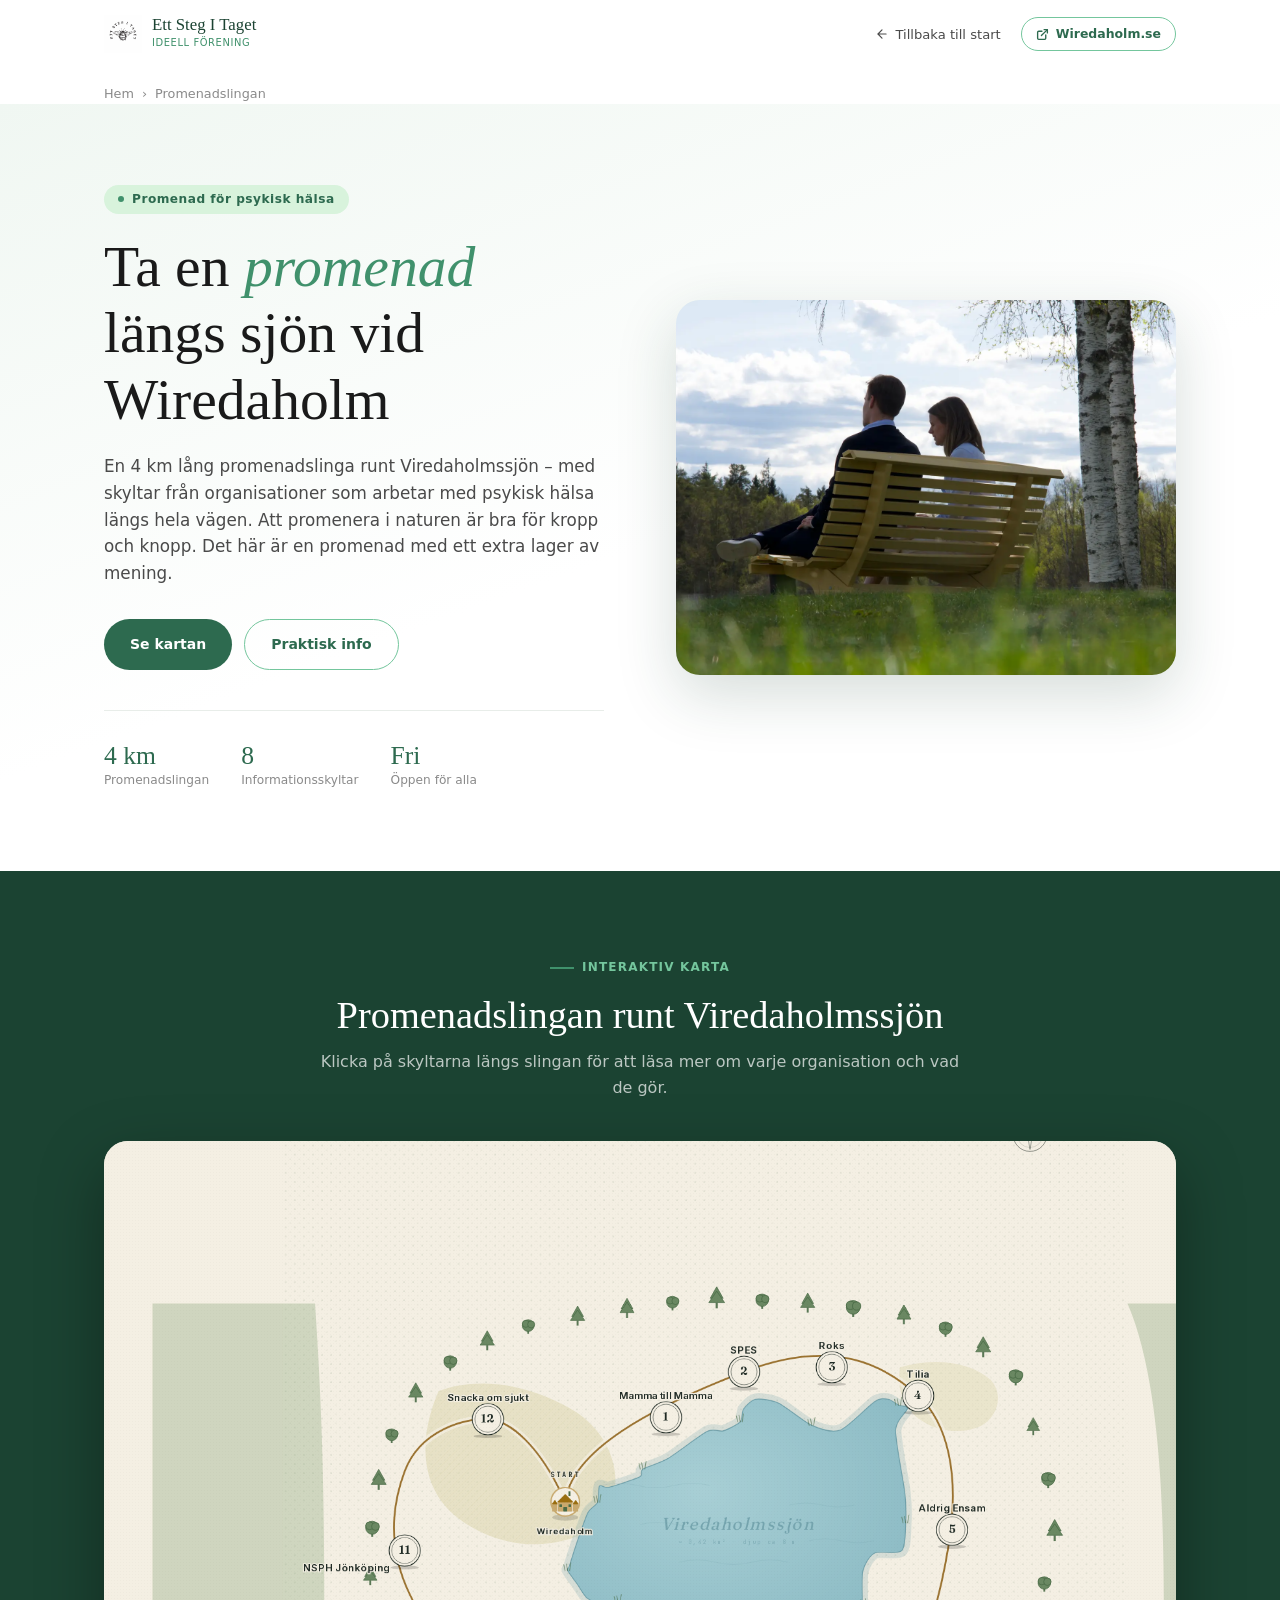
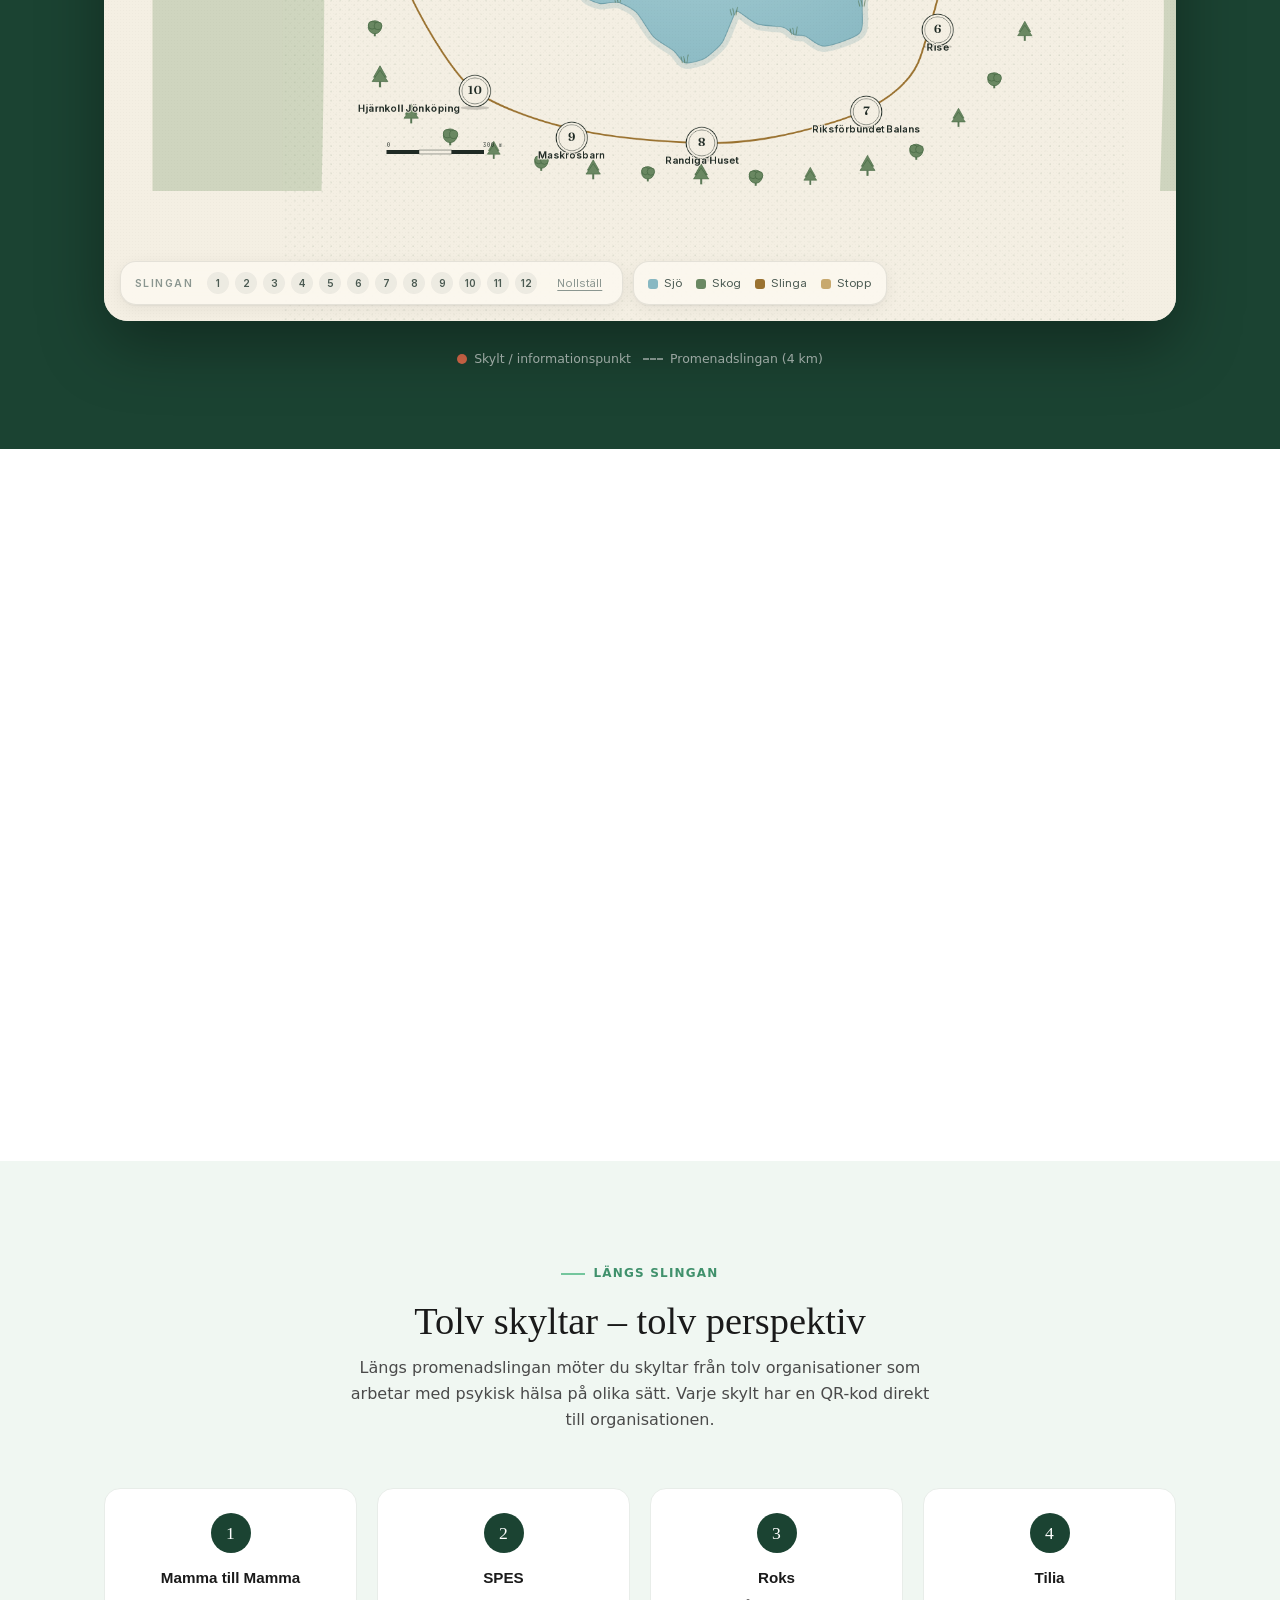
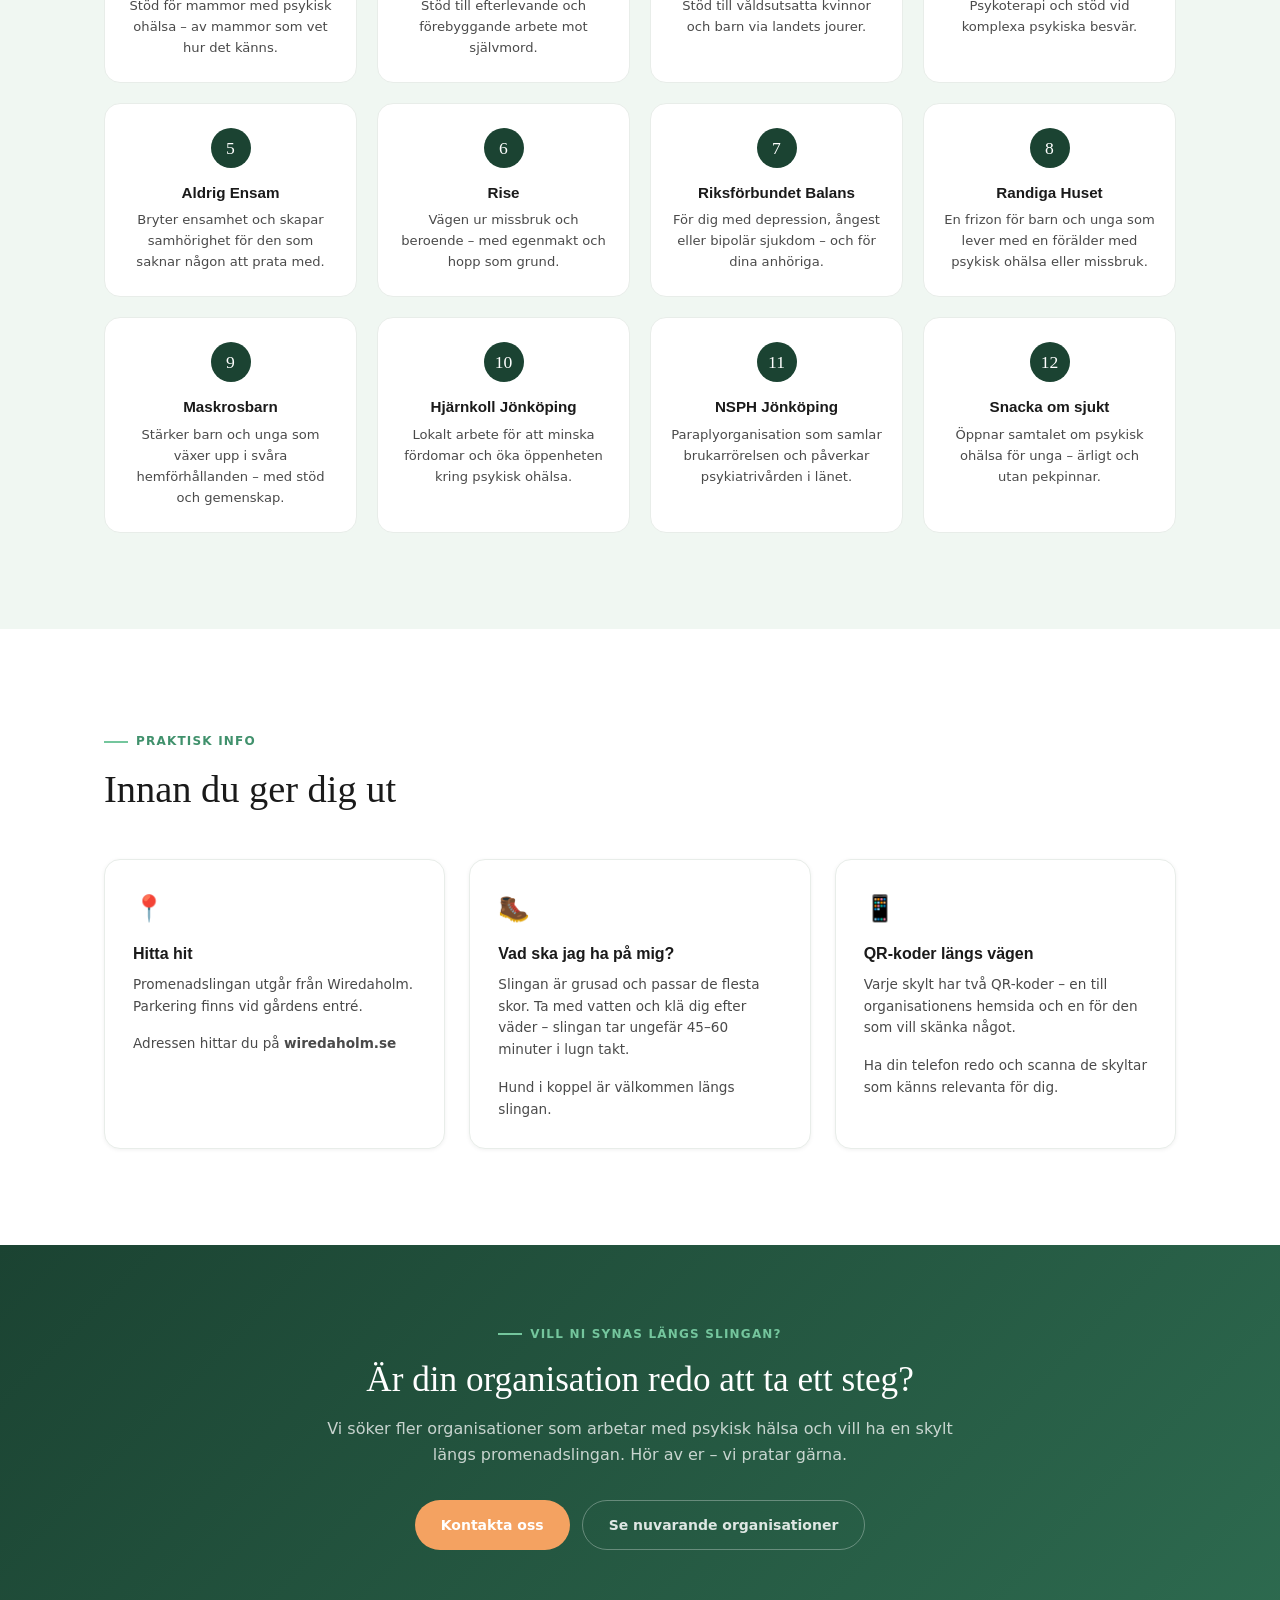
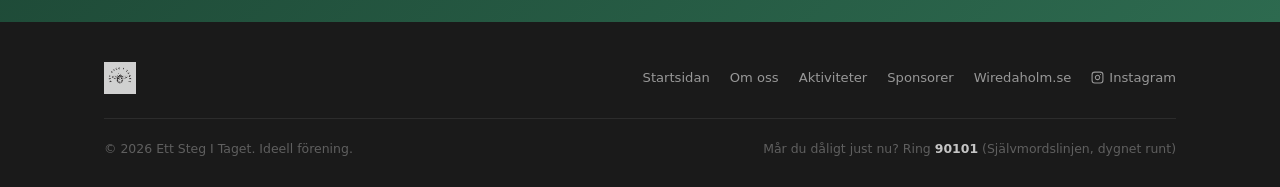
==== promenad.html @ c35de1d8 "Update all references from 8 to 12 stops/signs - promenad.html: "Åtta skyltar – åtta perspektiv" → "" ====
<!DOCTYPE html>
<html lang="sv">
<head>
  <meta charset="UTF-8" />
  <meta name="viewport" content="width=device-width, initial-scale=1.0" />
  <title>Promenadslingan vid Wiredaholm – Promenad för psykisk hälsa</title>
  <meta name="description" content="Ta en promenad längs vår 4 km långa slinga runt Viredaholmssjön. Längs vägen finns skyltar från organisationer för psykisk hälsa – med fakta, hopp och QR-koder till stöd." />
  <link rel="canonical" href="https://ettstegitaget.se/promenad" />
  <!-- Open Graph / Social sharing -->
  <meta property="og:type" content="website" />
  <meta property="og:url" content="https://ettstegitaget.se/promenad" />
  <meta property="og:title" content="Promenadslingan vid Wiredaholm – Promenad för psykisk hälsa" />
  <meta property="og:description" content="Ta en promenad längs vår 4 km långa slinga runt Viredaholmssjön. Längs vägen finns skyltar från organisationer för psykisk hälsa." />
  <meta property="og:image" content="https://ettstegitaget.se/preview.webp" />
  <meta name="twitter:card" content="summary_large_image" />
  <meta name="twitter:title" content="Promenadslingan vid Wiredaholm – Promenad för psykisk hälsa" />
  <meta name="twitter:description" content="Ta en promenad längs vår 4 km långa slinga runt Viredaholmssjön. Längs vägen finns skyltar från organisationer för psykisk hälsa." />
  <meta name="twitter:image" content="https://ettstegitaget.se/preview.webp" />
  <!-- Icons & manifest -->
  <link rel="icon" href="favicon.ico" sizes="any" />
  <link rel="icon" href="apple-touch-icon.png" type="image/png" sizes="180x180" />
  <link rel="apple-touch-icon" href="apple-touch-icon.png" />
  <link rel="manifest" href="manifest.json" />
  <!-- Fonts: self-hosted (GDPR) -->
  <link rel="stylesheet" href="fonts/fonts.css" />

  <!-- Breadcrumb schema -->
  <script type="application/ld+json">
  {
    "@context": "https://schema.org",
    "@type": "BreadcrumbList",
    "itemListElement": [
      { "@type": "ListItem", "position": 1, "name": "Hem", "item": "https://ettstegitaget.se" },
      { "@type": "ListItem", "position": 2, "name": "Promenadslingan", "item": "https://ettstegitaget.se/promenad" }
    ]
  }
  </script>

  <!-- Trail/Place schema -->
  <script type="application/ld+json">
  {
    "@context": "https://schema.org",
    "@type": "ExerciseAction",
    "name": "Promenadslingan vid Wiredaholm",
    "description": "En 4 km lång promenadslinga runt Viredaholmssjön med skyltar om psykisk hälsa.",
    "exerciseType": "Walking",
    "location": {
      "@type": "Place",
      "name": "Wiredaholm",
      "url": "https://wiredaholm.se"
    },
    "distance": {
      "@type": "QuantitativeValue",
      "value": 4,
      "unitCode": "KMT"
    }
  }
  </script>

  <style>
    :root {
      --green-900: #1B4332;
      --green-700: #2D6A4F;
      --green-500: #40916C;
      --green-300: #74C69D;
      --green-100: #D8F3DC;
      --green-50:  #F0F7F2;
      --warm:      #F4A261;
      --warm-light:#FEF0E3;
      --white:     #FFFFFF;
      --gray-900:  #1A1A1A;
      --gray-600:  #4A4A4A;
      --gray-400:  #8A8A8A;
      --gray-100:  #F5F5F5;
      --radius-sm: 8px;
      --radius-md: 16px;
      --radius-lg: 24px;
      --shadow-sm: 0 1px 4px rgba(0,0,0,.06);
      --shadow-md: 0 4px 20px rgba(0,0,0,.08);
      --shadow-lg: 0 12px 40px rgba(0,0,0,.10);
      --transition: .25s ease;
    }

    *, *::before, *::after { box-sizing: border-box; margin: 0; padding: 0; }
    html { scroll-behavior: smooth; }
    body {
      font-family: 'Inter', system-ui, sans-serif;
      color: var(--gray-900);
      background: var(--white);
      line-height: 1.6;
      -webkit-font-smoothing: antialiased;
    }
    img { display: block; max-width: 100%; }
    a   { color: inherit; text-decoration: none; }
    ul  { list-style: none; }

    .container { max-width: 1120px; margin-inline: auto; padding-inline: 24px; }
    .section    { padding-block: 96px; }
    h1, h2, h3  { font-family: 'Cormorant Garamond', Georgia, serif; line-height: 1.15; }
    h1 { font-size: clamp(2.2rem, 5vw, 3.6rem); font-weight: 300; }
    h2 { font-size: clamp(1.6rem, 3vw, 2.4rem); font-weight: 300; }
    h3 { font-size: 1.15rem; font-weight: 400; }
    p  { color: var(--gray-600); max-width: 65ch; }

    .eyebrow {
      display: inline-flex; align-items: center; gap: 8px;
      font-size: .75rem; font-weight: 600; letter-spacing: .1em;
      text-transform: uppercase; color: var(--green-500); margin-bottom: 16px;
    }
    .eyebrow::before {
      content: ''; display: block; width: 24px; height: 2px; background: var(--green-300);
    }
    .btn {
      display: inline-flex; align-items: center; gap: 8px;
      padding: 13px 26px; border-radius: 100px;
      font-size: .875rem; font-weight: 600;
      transition: var(--transition); cursor: pointer; border: none;
    }
    .btn-primary { background: var(--green-700); color: var(--white); }
    .btn-primary:hover { background: var(--green-900); transform: translateY(-1px); box-shadow: var(--shadow-md); }
    .btn-outline { background: transparent; color: var(--green-700); border: 1.5px solid var(--green-300); }
    .btn-outline:hover { background: var(--green-50); transform: translateY(-1px); }
    .tag {
      display: inline-block; background: var(--green-100); color: var(--green-700);
      border-radius: 100px; font-size: .72rem; font-weight: 600;
      padding: 4px 12px; letter-spacing: .06em; text-transform: uppercase;
    }
    .reveal {
      opacity: 0; transform: translateY(20px);
      transition: opacity .55s ease, transform .55s ease;
    }
    .reveal.visible { opacity: 1; transform: translateY(0); }
    .reveal-delay-1 { transition-delay: .1s; }
    .reveal-delay-2 { transition-delay: .2s; }
    .reveal-delay-3 { transition-delay: .3s; }

    /* ─── Nav ──────────────────────────────────────────── */
    .nav {
      position: fixed; top: 0; left: 0; right: 0; z-index: 100;
      background: rgba(255,255,255,.93); backdrop-filter: blur(12px);
      border-bottom: 1px solid transparent;
      transition: border-color var(--transition), box-shadow var(--transition);
    }
    .nav.scrolled { border-color: #E8EDE9; box-shadow: var(--shadow-sm); }
    .nav-inner {
      display: flex; align-items: center; justify-content: space-between; height: 68px;
    }
    .nav-logo { display: flex; align-items: center; gap: 10px; }
    .nav-logo img { height: 38px; width: auto; }
    .nav-logo-text { display: flex; flex-direction: column; gap: 1px; }
    .nav-logo-name {
      font-family: 'Cormorant Garamond', serif; font-size: 1.05rem; font-weight: 400;
      color: var(--green-900); line-height: 1;
    }
    .nav-logo-tagline {
      font-size: .62rem; color: var(--green-500); letter-spacing: .06em;
      text-transform: uppercase; font-weight: 500;
    }
    .nav-right { display: flex; align-items: center; gap: 20px; }
    .nav-back {
      display: flex; align-items: center; gap: 6px;
      font-size: .82rem; font-weight: 500; color: var(--gray-600);
      transition: color var(--transition);
    }
    .nav-back:hover { color: var(--green-700); }
    .nav-back svg { width: 14px; height: 14px; }
    .nav-wiredaholm {
      display: flex; align-items: center; gap: 7px;
      font-size: .78rem; font-weight: 600; color: var(--green-700);
      border: 1.5px solid var(--green-300); border-radius: 100px;
      padding: 6px 14px; transition: var(--transition);
    }
    .nav-wiredaholm:hover { background: var(--green-50); }
    .nav-wiredaholm svg { width: 13px; height: 13px; }
    .hamburger {
      display: none; flex-direction: column; gap: 5px;
      cursor: pointer; padding: 4px; background: none; border: none;
    }
    .hamburger span { display: block; width: 22px; height: 2px; background: var(--gray-900); border-radius: 2px; }
    .mobile-menu {
      display: none; position: fixed; inset: 68px 0 0 0; z-index: 99;
      background: var(--white); flex-direction: column;
      border-top: 1px solid #E8EDE9; padding: 24px; overflow-y: auto;
    }
    .mobile-menu.open { display: flex; }
    .mobile-menu a {
      display: block; padding: 16px 0; font-size: 1rem; font-weight: 500;
      color: var(--gray-600); border-bottom: 1px solid #F0F0F0;
      transition: color var(--transition);
    }
    .mobile-menu a:hover { color: var(--green-700); }

    /* ─── Breadcrumb ─────────────────────────────────── */
    .breadcrumb {
      padding-top: 84px; padding-bottom: 0;
      font-size: .8rem; color: var(--gray-400);
      display: flex; align-items: center; gap: 8px;
    }
    .breadcrumb a { color: var(--green-600); transition: color var(--transition); }
    .breadcrumb a:hover { color: var(--green-700); }
    .breadcrumb span { color: var(--gray-400); }

    /* ─── Hero ───────────────────────────────────────── */
    .hero {
      padding-top: 32px; padding-bottom: 80px;
      background: linear-gradient(160deg, var(--green-50) 0%, var(--white) 55%);
    }
    .hero-inner {
      display: grid; grid-template-columns: 1fr 1fr;
      gap: 72px; align-items: center; padding-top: 48px;
    }
    .hero-badge {
      display: inline-flex; align-items: center; gap: 8px;
      background: var(--green-100); color: var(--green-700);
      border-radius: 100px; font-size: .76rem; font-weight: 600;
      padding: 5px 14px; margin-bottom: 20px; letter-spacing: .04em;
    }
    .hero-badge span { width: 6px; height: 6px; background: var(--green-500); border-radius: 50%; }
    .hero h1 { margin-bottom: 20px; }
    .hero h1 em { font-style: italic; color: var(--green-500); }
    .hero-lead { font-size: 1.05rem; margin-bottom: 32px; }
    .hero-cta { display: flex; flex-wrap: wrap; gap: 12px; margin-bottom: 40px; }
    .hero-stats {
      display: flex; gap: 32px; flex-wrap: wrap;
      padding-top: 32px; border-top: 1px solid #E8EDE9;
    }
    .hero-stat-item { display: flex; flex-direction: column; gap: 3px; }
    .hero-stat-num {
      font-family: 'Cormorant Garamond', serif; font-size: 1.6rem; font-weight: 300;
      color: var(--green-700); line-height: 1;
    }
    .hero-stat-label { font-size: .76rem; color: var(--gray-400); }
    .hero-visual {
      border-radius: var(--radius-lg); overflow: hidden;
      background: var(--green-50);
      box-shadow: 0 20px 60px rgba(27,67,50,.18);
      aspect-ratio: 4/3; display: flex; align-items: center; justify-content: center;
      position: relative;
    }
    .hero-visual img {
      width: 100%; height: 100%; object-fit: cover; object-position: center 40%;
    }
    .hero-visual-placeholder {
      display: flex; flex-direction: column; align-items: center; gap: 12px;
      color: var(--green-300); font-size: .85rem; padding: 32px; text-align: center;
    }
    .hero-visual-placeholder svg { width: 48px; height: 48px; }

    /* ─── Kartan ─────────────────────────────────────── */
    .map-section { background: var(--green-900); padding-block: 80px; }
    .map-header { text-align: center; max-width: 640px; margin: 0 auto 40px; }
    .map-header .eyebrow { color: var(--green-300); }
    .map-header .eyebrow::before { background: var(--green-500); }
    .map-header h2 { color: var(--white); }
    .map-header p  { color: rgba(255,255,255,.7); margin-inline: auto; margin-top: 12px; }
    .map-frame-wrap {
      position: relative; border-radius: var(--radius-lg); overflow: hidden;
      box-shadow: 0 24px 64px rgba(0,0,0,.35);
      background: #f4efe3;
    }
    .map-frame-wrap iframe {
      width: 100%; height: 780px; border: none; display: block;
    }
    .map-legend {
      margin-top: 28px;
      display: flex; flex-wrap: wrap; gap: 12px; justify-content: center;
    }
    .map-legend-item {
      display: flex; align-items: center; gap: 7px;
      font-size: .78rem; color: rgba(255,255,255,.65);
    }
    .map-legend-dot {
      width: 10px; height: 10px; border-radius: 50%;
      background: #d96a4a; flex-shrink: 0;
    }
    .map-legend-line {
      width: 20px; height: 2px; border-top: 2.5px dashed rgba(255,255,255,.5);
    }

    /* ─── Varför promenera ───────────────────────────── */
    .why-section { background: var(--white); }
    .why-grid {
      display: grid; grid-template-columns: 1fr 1fr; gap: 80px; align-items: start;
    }
    .why-cards { display: grid; gap: 16px; }
    .why-card {
      display: flex; gap: 16px; align-items: flex-start;
      background: var(--green-50); border-radius: var(--radius-md);
      padding: 24px; transition: var(--transition);
    }
    .why-card:hover { box-shadow: var(--shadow-md); transform: translateY(-1px); }
    .why-icon {
      width: 42px; height: 42px; border-radius: 12px;
      background: var(--green-100); display: flex; align-items: center;
      justify-content: center; font-size: 1.1rem; flex-shrink: 0;
    }
    .why-card h4 { font-size: .9rem; font-weight: 600; margin-bottom: 4px; }
    .why-card p  { font-size: .84rem; max-width: none; }
    .why-text h2 { margin-bottom: 20px; }
    .why-text p  { margin-bottom: 16px; }
    .why-text p:last-of-type { margin-bottom: 28px; }

    /* ─── Skyltar / steg ─────────────────────────────── */
    .stops-section { background: var(--green-50); }
    .stops-header { text-align: center; max-width: 600px; margin: 0 auto 56px; }
    .stops-header p { margin-inline: auto; margin-top: 12px; }
    .stops-grid {
      display: grid; grid-template-columns: repeat(4, 1fr); gap: 20px;
    }
    .stop-card {
      background: var(--white); border-radius: var(--radius-md);
      padding: 24px 20px; border: 1px solid #E8EDE9;
      transition: var(--transition); text-align: center;
    }
    .stop-card:hover { box-shadow: var(--shadow-md); transform: translateY(-2px); }
    .stop-number {
      width: 40px; height: 40px; border-radius: 50%;
      background: var(--green-900); color: var(--white);
      font-family: 'Cormorant Garamond', serif; font-size: 1.1rem; font-weight: 300;
      display: flex; align-items: center; justify-content: center;
      margin: 0 auto 16px;
    }
    .stop-card h3 { font-size: .95rem; margin-bottom: 8px; font-family: 'Inter', sans-serif; font-weight: 600; }
    .stop-card p  { font-size: .82rem; margin-inline: auto; }

    /* ─── Praktisk info ──────────────────────────────── */
    .info-section { background: var(--white); }
    .info-grid {
      display: grid; grid-template-columns: repeat(3, 1fr); gap: 24px;
    }
    .info-card {
      background: var(--white); border-radius: var(--radius-md);
      border: 1px solid #E8EDE9; padding: 28px; box-shadow: var(--shadow-sm);
    }
    .info-icon { font-size: 1.6rem; margin-bottom: 16px; }
    .info-card h3 { font-size: 1rem; margin-bottom: 10px; font-family: 'Inter', sans-serif; font-weight: 600; }
    .info-card p  { font-size: .85rem; max-width: none; margin-bottom: 16px; }
    .info-card p:last-of-type { margin-bottom: 0; }

    /* ─── CTA strip ──────────────────────────────────── */
    .cta-strip {
      background: linear-gradient(135deg, var(--green-900) 0%, var(--green-700) 100%);
      padding-block: 72px; text-align: center;
    }
    .cta-strip h2 { color: var(--white); margin-bottom: 16px; font-size: clamp(1.6rem, 3vw, 2.2rem); }
    .cta-strip p  { color: rgba(255,255,255,.75); margin-inline: auto; margin-bottom: 32px; }
    .cta-buttons  { display: flex; flex-wrap: wrap; gap: 12px; justify-content: center; }

    /* ─── Footer ─────────────────────────────────────── */
    footer {
      background: var(--gray-900); color: var(--white); padding-block: 40px 28px;
    }
    .footer-inner {
      display: flex; justify-content: space-between; align-items: center;
      flex-wrap: wrap; gap: 16px; margin-bottom: 24px;
    }
    .footer-logo img { height: 32px; width: auto; opacity: .8; }
    .footer-links { display: flex; gap: 20px; flex-wrap: wrap; }
    .footer-links a {
      font-size: .82rem; color: rgba(255,255,255,.55); transition: color var(--transition);
    }
    .footer-links a:hover { color: var(--green-300); }
    .footer-bottom {
      border-top: 1px solid rgba(255,255,255,.08); padding-top: 20px;
      display: flex; justify-content: space-between; flex-wrap: wrap; gap: 12px;
    }
    .footer-bottom p { font-size: .78rem; color: rgba(255,255,255,.3); max-width: none; }
    .footer-crisis {
      font-size: .8rem; color: rgba(255,255,255,.5);
    }
    .footer-crisis strong { color: rgba(255,255,255,.75); }

    /* ─── Fullskärms-overlay (karta) ────────────────── */
    .map-fullscreen {
      display: none; position: fixed; inset: 0; z-index: 300;
      flex-direction: column; background: #f4efe3;
    }
    .map-fullscreen.open { display: flex; }

    /* ─── Rotationstips (portrait → landscape) ─────── */
    .map-fullscreen-bar {
      height: 52px; background: #fff;
      border-bottom: 1px solid #e8ede9;
      display: flex; align-items: center;
      padding: 0 16px; gap: 12px; flex-shrink: 0;
      box-shadow: 0 1px 6px rgba(0,0,0,.07);
    }
    .map-fullscreen-back {
      display: flex; align-items: center; gap: 6px;
      background: none; border: none; cursor: pointer;
      font-size: .875rem; font-weight: 600; color: var(--green-700);
      padding: 8px 12px 8px 0;
    }
    .map-fullscreen-back svg { width: 18px; height: 18px; flex-shrink: 0; }
    .map-fullscreen-title {
      font-size: .82rem; font-weight: 500; color: var(--gray-600);
      white-space: nowrap; overflow: hidden; text-overflow: ellipsis;
    }
    .map-fullscreen-body { flex: 1; overflow: hidden; position: relative; }
    .map-fullscreen-body iframe { width: 100%; height: 100%; border: none; display: block; }
    .map-loading {
      position: absolute; inset: 0; display: flex;
      flex-direction: column; align-items: center; justify-content: center;
      gap: 16px; background: #f4efe3; color: var(--gray-400); font-size: .875rem;
    }
    .map-loading-spinner {
      width: 36px; height: 36px; border-radius: 50%;
      border: 3px solid var(--green-100); border-top-color: var(--green-500);
      animation: spin .8s linear infinite;
    }
    @keyframes spin { to { transform: rotate(360deg); } }

    /* ─── Mobil kartförhandsvisning ──────────────────── */
    .map-mobile-preview {
      display: none; border-radius: var(--radius-lg);
      overflow: hidden; box-shadow: var(--shadow-lg);
      background: #f4efe3; cursor: pointer; position: relative;
    }
    .map-mobile-preview img { width: 100%; display: block; }
    .map-preview-overlay {
      position: absolute; inset: 0;
      display: flex; flex-direction: column;
      align-items: center; justify-content: center; gap: 12px;
      background: rgba(27,67,50,.15);
    }
    .map-open-btn {
      display: flex; align-items: center; gap: 10px;
      background: var(--green-900); color: #fff;
      border: none; border-radius: 100px;
      padding: 15px 28px; font-size: 1rem; font-weight: 600;
      cursor: pointer; box-shadow: 0 6px 24px rgba(0,0,0,.35);
      transition: transform .15s ease;
    }
    .map-open-btn:active { transform: scale(.96); }
    .map-open-btn svg { width: 20px; height: 20px; flex-shrink: 0; }
    .map-preview-hint {
      font-size: .78rem; color: rgba(255,255,255,.85);
      font-weight: 500; letter-spacing: .03em;
    }

    /* ─── Responsive ─────────────────────────────────── */
    @media (max-width: 900px) {
      .nav-right .nav-back, .nav-right .nav-wiredaholm { display: none; }
      .hamburger { display: flex; }
      .hero-inner { grid-template-columns: 1fr; gap: 40px; }
      .hero-visual { display: none; }
      .why-grid { grid-template-columns: 1fr; gap: 40px; }
      .stops-grid { grid-template-columns: repeat(2, 1fr); }
      .info-grid { grid-template-columns: 1fr; }
      .map-frame-wrap iframe { height: 560px; }
    }
    @media (max-width: 768px) {
      .map-frame-wrap { display: none; }
      .map-mobile-preview { display: block; }
    }
    @media (max-width: 600px) {
      .section { padding-block: 60px; }
      .stops-grid { grid-template-columns: 1fr 1fr; }
      .hero-stats { gap: 20px; }
      .footer-inner { flex-direction: column; align-items: flex-start; }
      .hero-cta { flex-direction: column; }
      .hero-cta .btn { width: 100%; justify-content: center; }
    }
  </style>
</head>
<body>

<!-- ═══════════ NAV ═══════════ -->
<nav class="nav" id="navbar">
  <div class="container">
    <div class="nav-inner">
      <a href="index.html" class="nav-logo">
        <img src="Logga-Ett Steg I Taget.png" alt="Ett Steg I Taget logotyp" />
        <div class="nav-logo-text">
          <span class="nav-logo-name">Ett Steg I Taget</span>
          <span class="nav-logo-tagline">Ideell förening</span>
        </div>
      </a>

      <div class="nav-right">
        <a href="index.html" class="nav-back">
          <svg xmlns="http://www.w3.org/2000/svg" viewBox="0 0 24 24" fill="none" stroke="currentColor" stroke-width="2" stroke-linecap="round"><path d="M19 12H5M12 5l-7 7 7 7"/></svg>
          Tillbaka till start
        </a>
        <a href="https://wiredaholm.se" target="_blank" rel="noopener" class="nav-wiredaholm">
          <svg xmlns="http://www.w3.org/2000/svg" viewBox="0 0 24 24" fill="none" stroke="currentColor" stroke-width="2.5" stroke-linecap="round" stroke-linejoin="round"><path d="M18 13v6a2 2 0 0 1-2 2H5a2 2 0 0 1-2-2V8a2 2 0 0 1 2-2h6"/><polyline points="15 3 21 3 21 9"/><line x1="10" y1="14" x2="21" y2="3"/></svg>
          Wiredaholm.se
        </a>
      </div>

      <button class="hamburger" id="hamburger" aria-label="Meny">
        <span></span><span></span><span></span>
      </button>
    </div>
  </div>
</nav>

<div class="mobile-menu" id="mobileMenu">
  <a href="index.html">← Startsidan</a>
  <a href="#kartan">Kartan</a>
  <a href="#info">Praktisk info</a>
  <a href="#organisationer">Organisationer</a>
  <a href="https://wiredaholm.se" target="_blank" rel="noopener" style="color:var(--green-500);">↗ Wiredaholm.se</a>
</div>


<!-- ═══════════ BREADCRUMB ═══════════ -->
<div class="container">
  <nav class="breadcrumb" aria-label="Brödsmulor">
    <a href="index.html">Hem</a>
    <span>›</span>
    <span>Promenadslingan</span>
  </nav>
</div>


<!-- ═══════════ HERO ═══════════ -->
<section class="hero">
  <div class="container">
    <div class="hero-inner">
      <div class="reveal">
        <div class="hero-badge"><span></span> Promenad för psykisk hälsa</div>
        <h1>Ta en <em>promenad</em> längs sjön vid Wiredaholm</h1>
        <p class="hero-lead">
          En 4 km lång promenadslinga runt Viredaholmssjön – med skyltar från organisationer som arbetar med psykisk hälsa längs hela vägen. Att promenera i naturen är bra för kropp och knopp. Det här är en promenad med ett extra lager av mening.
        </p>
        <div class="hero-cta">
          <a href="#kartan" class="btn btn-primary">Se kartan</a>
          <a href="#info" class="btn btn-outline">Praktisk info</a>
        </div>
        <div class="hero-stats">
          <div class="hero-stat-item">
            <span class="hero-stat-num">4 km</span>
            <span class="hero-stat-label">Promenadslingan</span>
          </div>
          <div class="hero-stat-item">
            <span class="hero-stat-num">8</span>
            <span class="hero-stat-label">Informationsskyltar</span>
          </div>
          <div class="hero-stat-item">
            <span class="hero-stat-num">Fri</span>
            <span class="hero-stat-label">Öppen för alla</span>
          </div>
        </div>
      </div>

      <div class="hero-visual reveal reveal-delay-1">
        <img src="hero.webp" alt="Två personer sitter på en gul träbänk vid sjön vid Wiredaholm, omgivna av björkar och grönska" />
      </div>
    </div>
  </div>
</section>


<!-- ═══════════ KARTAN ═══════════ -->
<section class="map-section" id="kartan">
  <div class="container">
    <div class="map-header reveal">
      <span class="eyebrow">Interaktiv karta</span>
      <h2>Promenadslingan runt Viredaholmssjön</h2>
      <p>Klicka på skyltarna längs slingan för att läsa mer om varje organisation och vad de gör.</p>
    </div>

    <!-- Desktop: inbäddad karta -->
    <div class="map-frame-wrap reveal">
      <iframe
        id="map-iframe"
        src="Promenadslinga _standalone_.html"
        title="Interaktiv karta över promenadslingan vid Wiredaholm"
        sandbox="allow-scripts allow-same-origin"
        onload="injectMapStyles(this)"
      ></iframe>
    </div>

    <!-- Mobil: förhandsvisning som öppnar helskärm -->
    <div class="map-mobile-preview reveal" onclick="openMapFullscreen()" role="button" tabindex="0" aria-label="Öppna kartan i helskärm">
      <img src="karta.svg" alt="Förhandsvisning av promenadslingan runt Viredaholmssjön" />
      <div class="map-preview-overlay">
        <button class="map-open-btn">
          <svg xmlns="http://www.w3.org/2000/svg" viewBox="0 0 24 24" fill="none" stroke="currentColor" stroke-width="2.5" stroke-linecap="round" stroke-linejoin="round"><path d="M3 3h6M3 3v6M21 3h-6M21 3v6M3 21h6M3 21v-6M21 21h-6M21 21v-6"/></svg>
          Öppna kartan i helskärm
        </button>
        <span class="map-preview-hint">Tryck för att utforska slingan interaktivt</span>
      </div>
    </div>

    <div class="map-legend">
      <div class="map-legend-item">
        <div class="map-legend-dot"></div>
        Skylt / informationspunkt
      </div>
      <div class="map-legend-item">
        <div class="map-legend-line"></div>
        Promenadslingan (4 km)
      </div>
    </div>
  </div>
</section>


<!-- ═══════════ VARFÖR PROMENERA ═══════════ -->
<section class="section why-section" id="varfor">
  <div class="container">
    <div class="why-grid">

      <div class="why-text reveal">
        <span class="eyebrow">Promenera för hälsan</span>
        <h2>Att promenera gör mer än du tror</h2>
        <p>
          Forskning visar att regelbunden promenad i naturen sänker stress, minskar ångest och förbättrar sömn. Att promenera är en av de enklaste och mest tillgängliga formerna av rörelse – och en av de effektivaste för psykisk hälsa.
        </p>
        <p>
          Den här promenadslingan är utformad för att ge dig just det – ett lugnt steg i naturen, med tankeväckande skyltar längs vägen som lyfter frågor om psykisk hälsa på ett öppet och icke-dömande sätt.
        </p>
        <a href="#kartan" class="btn btn-primary">Till kartan</a>
      </div>

      <div class="why-cards reveal reveal-delay-1">
        <div class="why-card">
          <div class="why-icon">🧘</div>
          <div>
            <h4>Sänker stress</h4>
            <p>Naturpromenader sänker kortisolnivåerna i kroppen – redan efter 20 minuter märks effekten.</p>
          </div>
        </div>
        <div class="why-card">
          <div class="why-icon">💬</div>
          <div>
            <h4>Öppnar upp för samtal</h4>
            <p>Att promenera sida vid sida gör det lättare att prata om svåra saker. Ingen ögonkontakt, inga krav.</p>
          </div>
        </div>
        <div class="why-card">
          <div class="why-icon">🌿</div>
          <div>
            <h4>Naturen läker</h4>
            <p>Viredaholmssjöns omgivningar erbjuder ro och perspektiv. En bra plats att ta ett steg tillbaka.</p>
          </div>
        </div>
        <div class="why-card">
          <div class="why-icon">📖</div>
          <div>
            <h4>Lär dig längs vägen</h4>
            <p>Skyltarna längs slingan ger fakta och berättelser om psykisk hälsa i en naturlig takt.</p>
          </div>
        </div>
      </div>

    </div>
  </div>
</section>


<!-- ═══════════ SKYLTAR / STEG ═══════════ -->
<section class="section stops-section" id="skyltar">
  <div class="container">
    <div class="stops-header reveal">
      <span class="eyebrow">Längs slingan</span>
      <h2>Tolv skyltar – tolv perspektiv</h2>
      <p>Längs promenadslingan möter du skyltar från tolv organisationer som arbetar med psykisk hälsa på olika sätt. Varje skylt har en QR-kod direkt till organisationen.</p>
    </div>

    <div class="stops-grid">
      <div class="stop-card reveal">
        <div class="stop-number">1</div>
        <h3>Mamma till Mamma</h3>
        <p>Stöd för mammor med psykisk ohälsa – av mammor som vet hur det känns.</p>
      </div>
      <div class="stop-card reveal reveal-delay-1">
        <div class="stop-number">2</div>
        <h3>SPES</h3>
        <p>Stöd till efterlevande och förebyggande arbete mot självmord.</p>
      </div>
      <div class="stop-card reveal reveal-delay-2">
        <div class="stop-number">3</div>
        <h3>Roks</h3>
        <p>Stöd till våldsutsatta kvinnor och barn via landets jourer.</p>
      </div>
      <div class="stop-card reveal reveal-delay-3">
        <div class="stop-number">4</div>
        <h3>Tilia</h3>
        <p>Psykoterapi och stöd vid komplexa psykiska besvär.</p>
      </div>
      <div class="stop-card reveal">
        <div class="stop-number">5</div>
        <h3>Aldrig Ensam</h3>
        <p>Bryter ensamhet och skapar samhörighet för den som saknar någon att prata med.</p>
      </div>
      <div class="stop-card reveal reveal-delay-1">
        <div class="stop-number">6</div>
        <h3>Rise</h3>
        <p>Vägen ur missbruk och beroende – med egenmakt och hopp som grund.</p>
      </div>
      <div class="stop-card reveal reveal-delay-2">
        <div class="stop-number">7</div>
        <h3>Riksförbundet Balans</h3>
        <p>För dig med depression, ångest eller bipolär sjukdom – och för dina anhöriga.</p>
      </div>
      <div class="stop-card reveal reveal-delay-3">
        <div class="stop-number">8</div>
        <h3>Randiga Huset</h3>
        <p>En frizon för barn och unga som lever med en förälder med psykisk ohälsa eller missbruk.</p>
      </div>
      <div class="stop-card reveal">
        <div class="stop-number">9</div>
        <h3>Maskrosbarn</h3>
        <p>Stärker barn och unga som växer upp i svåra hemförhållanden – med stöd och gemenskap.</p>
      </div>
      <div class="stop-card reveal reveal-delay-1">
        <div class="stop-number">10</div>
        <h3>Hjärnkoll Jönköping</h3>
        <p>Lokalt arbete för att minska fördomar och öka öppenheten kring psykisk ohälsa.</p>
      </div>
      <div class="stop-card reveal reveal-delay-2">
        <div class="stop-number">11</div>
        <h3>NSPH Jönköping</h3>
        <p>Paraplyorganisation som samlar brukarrörelsen och påverkar psykiatrivården i länet.</p>
      </div>
      <div class="stop-card reveal reveal-delay-3">
        <div class="stop-number">12</div>
        <h3>Snacka om sjukt</h3>
        <p>Öppnar samtalet om psykisk ohälsa för unga – ärligt och utan pekpinnar.</p>
      </div>
    </div>
  </div>
</section>


<!-- ═══════════ PRAKTISK INFO ═══════════ -->
<section class="section info-section" id="info">
  <div class="container">
    <div style="max-width:560px; margin-bottom:48px;" class="reveal">
      <span class="eyebrow">Praktisk info</span>
      <h2>Innan du ger dig ut</h2>
    </div>

    <div class="info-grid">
      <div class="info-card reveal">
        <div class="info-icon">📍</div>
        <h3>Hitta hit</h3>
        <p>Promenadslingan utgår från Wiredaholm. Parkering finns vid gårdens entré.</p>
        <p>Adressen hittar du på <a href="https://wiredaholm.se" target="_blank" rel="noopener" style="color:var(--green-600);font-weight:600;">wiredaholm.se</a></p>
      </div>
      <div class="info-card reveal reveal-delay-1">
        <div class="info-icon">🥾</div>
        <h3>Vad ska jag ha på mig?</h3>
        <p>Slingan är grusad och passar de flesta skor. Ta med vatten och klä dig efter väder – slingan tar ungefär 45–60 minuter i lugn takt.</p>
        <p>Hund i koppel är välkommen längs slingan.</p>
      </div>
      <div class="info-card reveal reveal-delay-2">
        <div class="info-icon">📱</div>
        <h3>QR-koder längs vägen</h3>
        <p>Varje skylt har två QR-koder – en till organisationens hemsida och en för den som vill skänka något.</p>
        <p>Ha din telefon redo och scanna de skyltar som känns relevanta för dig.</p>
      </div>
    </div>
  </div>
</section>


<!-- ═══════════ CTA STRIP ═══════════ -->
<section class="cta-strip" id="organisationer">
  <div class="container">
    <div class="reveal">
      <span class="eyebrow" style="color:var(--green-300);">Vill ni synas längs slingan?</span>
      <h2>Är din organisation redo att ta ett steg?</h2>
      <p>Vi söker fler organisationer som arbetar med psykisk hälsa och vill ha en skylt längs promenadslingan. Hör av er – vi pratar gärna.</p>
      <div class="cta-buttons">
        <a href="mailto:info@ettstegitaget.se" class="btn btn-warm" style="background:var(--warm);color:#fff;">Kontakta oss</a>
        <a href="index.html#organisationer" class="btn btn-outline" style="border-color:rgba(255,255,255,.3);color:rgba(255,255,255,.85);">Se nuvarande organisationer</a>
      </div>
    </div>
  </div>
</section>

<style>.btn-warm { background: var(--warm); color: #fff; } .btn-warm:hover { background: #e8935a; transform: translateY(-1px); box-shadow: var(--shadow-md); }</style>


<!-- ═══════════ FOOTER ═══════════ -->
<footer>
  <div class="container">
    <div class="footer-inner">
      <div class="footer-logo">
        <img src="Logga-Ett Steg I Taget.png" alt="Ett Steg I Taget" />
      </div>
      <nav class="footer-links" aria-label="Sidfotslänkar">
        <a href="index.html">Startsidan</a>
        <a href="index.html#om-oss">Om oss</a>
        <a href="index.html#aktiviteter">Aktiviteter</a>
        <a href="index.html#sponsorer">Sponsorer</a>
        <a href="https://wiredaholm.se" target="_blank" rel="noopener">Wiredaholm.se</a>
        <a href="https://www.instagram.com/ett.stegitaget/" target="_blank" rel="noopener" style="display:inline-flex;align-items:center;gap:5px;">
          <svg xmlns="http://www.w3.org/2000/svg" width="13" height="13" viewBox="0 0 24 24" fill="none" stroke="currentColor" stroke-width="2" stroke-linecap="round" stroke-linejoin="round"><rect x="2" y="2" width="20" height="20" rx="5" ry="5"/><path d="M16 11.37A4 4 0 1 1 12.63 8 4 4 0 0 1 16 11.37z"/><line x1="17.5" y1="6.5" x2="17.51" y2="6.5"/></svg>
          Instagram
        </a>
      </nav>
    </div>
    <div class="footer-bottom">
      <p>© 2026 Ett Steg I Taget. Ideell förening.</p>
      <p class="footer-crisis">Mår du dåligt just nu? Ring <strong>90101</strong> (Självmordslinjen, dygnet runt)</p>
    </div>
  </div>
</footer>


<!-- ═══════════ HELSKÄRMS-KARTOVERLAY ═══════════ -->
<div class="map-fullscreen" id="mapFullscreen" aria-modal="true" role="dialog" aria-label="Interaktiv karta">
  <div class="map-fullscreen-bar">
    <button class="map-fullscreen-back" onclick="closeMapFullscreen()" aria-label="Stäng karta">
      <svg xmlns="http://www.w3.org/2000/svg" viewBox="0 0 24 24" fill="none" stroke="currentColor" stroke-width="2.5" stroke-linecap="round"><path d="M19 12H5M12 5l-7 7 7 7"/></svg>
      Stäng
    </button>
    <span class="map-fullscreen-title">Promenadslingan vid Wiredaholm</span>
  </div>
  <div class="map-fullscreen-body" id="mapFullscreenBody">
    <div class="map-loading" id="mapLoading">
      <div class="map-loading-spinner"></div>
      <span>Laddar kartan…</span>
    </div>
  </div>
</div>


<script>
  const nav = document.getElementById('navbar');
  window.addEventListener('scroll', () => nav.classList.toggle('scrolled', window.scrollY > 20), { passive: true });

  const hamburger  = document.getElementById('hamburger');
  const mobileMenu = document.getElementById('mobileMenu');
  hamburger.addEventListener('click', () => mobileMenu.classList.toggle('open'));
  document.querySelectorAll('.mobile-menu a').forEach(a => a.addEventListener('click', () => mobileMenu.classList.remove('open')));

  const observer = new IntersectionObserver(entries => {
    entries.forEach(e => { if (e.isIntersecting) { e.target.classList.add('visible'); observer.unobserve(e.target); } });
  }, { threshold: 0.1 });
  document.querySelectorAll('.reveal').forEach(el => observer.observe(el));

  /* ── CSS + JS-injektion i kart-iframe ── */
  function injectMapStyles(iframe) {
    var doc = iframe.contentDocument;

    /* ── CSS ── */
    var style = doc.createElement('style');
    style.textContent = `
      /* Topbar: alltid dold */
      .topbar { display: none !important; }

      /* Bättre touch-scrollning i panelen */
      .scroll { -webkit-overflow-scrolling: touch !important; }

      /* ════════════════════════════════════════
         STÅENDE LÄGE (portrait, ≤ 640 px bred)
         Bottom-sheet à la Google Maps
         ════════════════════════════════════════ */
      @media (max-width: 640px) {

        /* Navigationsbalk – full bredd längst ner */
        .bottombar {
          position: fixed !important;
          left: 0 !important; right: 0 !important; bottom: 0 !important;
          width: 100% !important; max-width: none !important;
          padding: 8px 14px calc(8px + env(safe-area-inset-bottom, 0px)) !important;
          border-radius: 0 !important;
          background: var(--panel-bg) !important;
          backdrop-filter: blur(18px) saturate(160%) !important;
          -webkit-backdrop-filter: blur(18px) saturate(160%) !important;
          border-top: .5px solid var(--panel-border) !important;
          z-index: 25 !important;
          gap: 4px !important;
          overflow-x: auto !important;
          -webkit-overflow-scrolling: touch !important;
          scrollbar-width: none !important;
          justify-content: center !important;
        }
        .bottombar::-webkit-scrollbar { display: none !important; }

        /* Navigeringspunkter: större träffyta */
        .progress-dot {
          width: 30px !important; height: 30px !important;
          font-size: 12px !important; flex-shrink: 0 !important;
        }

        /* Legend tar för mycket plats */
        .legend { display: none !important; }

        /* Detail-panel: bottom sheet */
        .detail {
          position: fixed !important;
          left: 0 !important; right: 0 !important;
          bottom: 58px !important; /* ovanför nav-balk */
          top: auto !important;
          width: 100% !important;
          max-height: var(--sheet-h, 48vh) !important;
          border-radius: 22px 22px 0 0 !important;
          box-shadow: 0 -6px 40px rgba(0,0,0,.20) !important;
          transform: translateY(calc(var(--sheet-h, 48vh) + 62px)) !important;
          transition: transform .38s cubic-bezier(.22,1,.36,1),
                      max-height .32s cubic-bezier(.22,1,.36,1) !important;
          overflow: hidden !important;
          z-index: 30 !important;
        }
        .detail.open {
          transform: translateY(0) !important;
        }
        .detail.sheet-expanded {
          --sheet-h: 82vh !important;
          max-height: 82vh !important;
        }

        /* Komprimera bilden i panelen */
        .detail-img { aspect-ratio: 3/1 !important; max-height: 100px !important; }

        /* Rubrik */
        .detail-h { font-size: 20px !important; margin: 4px 0 3px !important; }

        /* Stäng-knapp: större */
        .close-btn {
          width: 34px !important; height: 34px !important;
          top: 10px !important; right: 10px !important;
        }

        /* Scroll-area padding */
        .scroll { padding: 10px 18px 20px !important; }
      }

      /* ════════════════════════════════════════
         LIGGANDE LÄGE (landscape, ≤ 600 px höjd)
         Sidopanel à la Apple Maps
         ════════════════════════════════════════ */
      @media (orientation: landscape) and (max-height: 600px) {

        /* Nav-balk: vertikal kolumn vid höger kant */
        .bottombar {
          position: fixed !important;
          left: auto !important; right: 10px !important;
          bottom: 10px !important; top: auto !important;
          width: auto !important; max-width: none !important;
          flex-direction: column !important;
          gap: 6px !important;
          padding: 8px !important;
          border-radius: 16px !important;
          max-height: calc(100vh - 24px) !important;
          overflow-y: auto !important;
          -webkit-overflow-scrolling: touch !important;
          scrollbar-width: none !important;
          z-index: 25 !important;
        }
        .bottombar::-webkit-scrollbar { display: none !important; }
        .legend { display: none !important; }
        .progress-dot {
          width: 26px !important; height: 26px !important; font-size: 10px !important;
        }

        /* Detail-panel: sidopanel till höger */
        .detail {
          position: fixed !important;
          top: 8px !important; bottom: 8px !important;
          right: 8px !important; left: auto !important;
          width: min(44%, 290px) !important;
          max-height: none !important;
          border-radius: 18px !important;
          transform: translateX(calc(100% + 16px)) !important;
          transition: transform .38s cubic-bezier(.22,1,.36,1) !important;
          z-index: 30 !important;
        }
        .detail.open { transform: translateX(0) !important; }
        .detail.sheet-expanded { max-height: none !important; }

        /* Kompakt bild */
        .detail-img { aspect-ratio: 16/5 !important; max-height: 70px !important; }
        .detail-h { font-size: 16px !important; margin: 3px 0 2px !important; }
        .scroll { padding: 8px 14px 14px !important; }
      }
    `;
    doc.head.appendChild(style);

    /* ── JS: Drag handle + expand/collapse ── */
    function addDragHandle() {
      var detail = doc.querySelector('.detail');
      if (!detail) return;

      /* Sluta om handtaget redan lagts till */
      if (detail.querySelector('.inj-handle')) return;

      /* Skapa handtag */
      var handle = doc.createElement('div');
      handle.className = 'inj-handle';
      handle.style.cssText = [
        'height:32px',
        'display:flex',
        'align-items:center',
        'justify-content:center',
        'cursor:grab',
        'flex-shrink:0',
        'touch-action:none',
        'user-select:none',
        '-webkit-user-select:none'
      ].join(';');

      var bar = doc.createElement('div');
      bar.style.cssText = [
        'width:36px',
        'height:4px',
        'border-radius:2px',
        'background:rgba(31,42,36,.18)',
        'transition:background .2s'
      ].join(';');
      handle.appendChild(bar);
      detail.insertBefore(handle, detail.firstChild);

      /* Drag-logik */
      var startY = 0;
      var expanded = false;
      var THRESHOLD = 40; /* px drag för att trigga */

      handle.addEventListener('touchstart', function(e) {
        startY = e.touches[0].clientY;
        bar.style.background = 'rgba(31,42,36,.35)';
      }, { passive: true });

      handle.addEventListener('touchend', function(e) {
        bar.style.background = 'rgba(31,42,36,.18)';
        var delta = startY - e.changedTouches[0].clientY;
        if (delta > THRESHOLD && !expanded) {
          expanded = true;
          detail.classList.add('sheet-expanded');
        } else if (delta < -THRESHOLD && expanded) {
          expanded = false;
          detail.classList.remove('sheet-expanded');
        }
      }, { passive: true });

      /* Klick på handtaget: toggle */
      handle.addEventListener('click', function() {
        expanded = !expanded;
        detail.classList.toggle('sheet-expanded', expanded);
      });

      /* Återställ expand vid stängning */
      var closeBtn = detail.querySelector('.close-btn');
      if (closeBtn) {
        closeBtn.addEventListener('click', function() {
          expanded = false;
          detail.classList.remove('sheet-expanded');
        });
      }
    }

    /* Vänta på att React renderat .detail */
    var attempts = 0;
    var timer = setInterval(function() {
      if (doc.querySelector('.detail') || attempts++ > 30) {
        clearInterval(timer);
        addDragHandle();
      }
    }, 200);
  }


  /* ── Helskärms-overlay ── */
  function openMapFullscreen() {
    var overlay = document.getElementById('mapFullscreen');
    var body    = document.getElementById('mapFullscreenBody');
    overlay.classList.add('open');
    document.documentElement.style.overflow = 'hidden';

    if (!body.querySelector('iframe')) {
      var iframe = document.createElement('iframe');
      iframe.title   = 'Interaktiv karta över promenadslingan vid Wiredaholm';
      iframe.setAttribute('sandbox', 'allow-scripts allow-same-origin');
      iframe.style.cssText = 'width:100%;height:100%;border:none;display:block;';
      iframe.onload = function() {
        document.getElementById('mapLoading').style.display = 'none';
        injectMapStyles(iframe);
      };
      body.appendChild(iframe);
      iframe.src = 'Promenadslinga _standalone_.html';
    } else {
      document.getElementById('mapLoading').style.display = 'none';
    }
  }

  function closeMapFullscreen() {
    document.getElementById('mapFullscreen').classList.remove('open');
    document.documentElement.style.overflow = '';
  }

  /* Stäng med Escape-tangent */
  document.addEventListener('keydown', function(e) {
    if (e.key === 'Escape') closeMapFullscreen();
  });

  /* Stöd touch på förhandsvisningskortet */
  var preview = document.querySelector('.map-mobile-preview');
  if (preview) {
    preview.addEventListener('keydown', function(e) {
      if (e.key === 'Enter' || e.key === ' ') { e.preventDefault(); openMapFullscreen(); }
    });
  }
</script>
</body>
</html>
---- fonts/fonts.css ----
/* cyrillic-ext */
@font-face {
  font-family: 'Cormorant Garamond';
  font-style: italic;
  font-weight: 300;
  font-display: swap;
  src: url(fonts/cormorant-0.woff2) format('woff2');
  unicode-range: U+0460-052F, U+1C80-1C8A, U+20B4, U+2DE0-2DFF, U+A640-A69F, U+FE2E-FE2F;
}
/* cyrillic */
@font-face {
  font-family: 'Cormorant Garamond';
  font-style: italic;
  font-weight: 300;
  font-display: swap;
  src: url(fonts/cormorant-4.woff2) format('woff2');
  unicode-range: U+0301, U+0400-045F, U+0490-0491, U+04B0-04B1, U+2116;
}
/* vietnamese */
@font-face {
  font-family: 'Cormorant Garamond';
  font-style: italic;
  font-weight: 300;
  font-display: swap;
  src: url(fonts/cormorant-2.woff2) format('woff2');
  unicode-range: U+0102-0103, U+0110-0111, U+0128-0129, U+0168-0169, U+01A0-01A1, U+01AF-01B0, U+0300-0301, U+0303-0304, U+0308-0309, U+0323, U+0329, U+1EA0-1EF9, U+20AB;
}
/* latin-ext */
@font-face {
  font-family: 'Cormorant Garamond';
  font-style: italic;
  font-weight: 300;
  font-display: swap;
  src: url(fonts/cormorant-1.woff2) format('woff2');
  unicode-range: U+0100-02BA, U+02BD-02C5, U+02C7-02CC, U+02CE-02D7, U+02DD-02FF, U+0304, U+0308, U+0329, U+1D00-1DBF, U+1E00-1E9F, U+1EF2-1EFF, U+2020, U+20A0-20AB, U+20AD-20C0, U+2113, U+2C60-2C7F, U+A720-A7FF;
}
/* latin */
@font-face {
  font-family: 'Cormorant Garamond';
  font-style: italic;
  font-weight: 300;
  font-display: swap;
  src: url(fonts/cormorant-3.woff2) format('woff2');
  unicode-range: U+0000-00FF, U+0131, U+0152-0153, U+02BB-02BC, U+02C6, U+02DA, U+02DC, U+0304, U+0308, U+0329, U+2000-206F, U+20AC, U+2122, U+2191, U+2193, U+2212, U+2215, U+FEFF, U+FFFD;
}
/* cyrillic-ext */
@font-face {
  font-family: 'Cormorant Garamond';
  font-style: italic;
  font-weight: 400;
  font-display: swap;
  src: url(fonts/cormorant-0.woff2) format('woff2');
  unicode-range: U+0460-052F, U+1C80-1C8A, U+20B4, U+2DE0-2DFF, U+A640-A69F, U+FE2E-FE2F;
}
/* cyrillic */
@font-face {
  font-family: 'Cormorant Garamond';
  font-style: italic;
  font-weight: 400;
  font-display: swap;
  src: url(fonts/cormorant-4.woff2) format('woff2');
  unicode-range: U+0301, U+0400-045F, U+0490-0491, U+04B0-04B1, U+2116;
}
/* vietnamese */
@font-face {
  font-family: 'Cormorant Garamond';
  font-style: italic;
  font-weight: 400;
  font-display: swap;
  src: url(fonts/cormorant-2.woff2) format('woff2');
  unicode-range: U+0102-0103, U+0110-0111, U+0128-0129, U+0168-0169, U+01A0-01A1, U+01AF-01B0, U+0300-0301, U+0303-0304, U+0308-0309, U+0323, U+0329, U+1EA0-1EF9, U+20AB;
}
/* latin-ext */
@font-face {
  font-family: 'Cormorant Garamond';
  font-style: italic;
  font-weight: 400;
  font-display: swap;
  src: url(fonts/cormorant-1.woff2) format('woff2');
  unicode-range: U+0100-02BA, U+02BD-02C5, U+02C7-02CC, U+02CE-02D7, U+02DD-02FF, U+0304, U+0308, U+0329, U+1D00-1DBF, U+1E00-1E9F, U+1EF2-1EFF, U+2020, U+20A0-20AB, U+20AD-20C0, U+2113, U+2C60-2C7F, U+A720-A7FF;
}
/* latin */
@font-face {
  font-family: 'Cormorant Garamond';
  font-style: italic;
  font-weight: 400;
  font-display: swap;
  src: url(fonts/cormorant-3.woff2) format('woff2');
  unicode-range: U+0000-00FF, U+0131, U+0152-0153, U+02BB-02BC, U+02C6, U+02DA, U+02DC, U+0304, U+0308, U+0329, U+2000-206F, U+20AC, U+2122, U+2191, U+2193, U+2212, U+2215, U+FEFF, U+FFFD;
}
/* cyrillic-ext */
@font-face {
  font-family: 'Cormorant Garamond';
  font-style: normal;
  font-weight: 300;
  font-display: swap;
  src: url(fonts/cormorant-6.woff2) format('woff2');
  unicode-range: U+0460-052F, U+1C80-1C8A, U+20B4, U+2DE0-2DFF, U+A640-A69F, U+FE2E-FE2F;
}
/* cyrillic */
@font-face {
  font-family: 'Cormorant Garamond';
  font-style: normal;
  font-weight: 300;
  font-display: swap;
  src: url(fonts/cormorant-9.woff2) format('woff2');
  unicode-range: U+0301, U+0400-045F, U+0490-0491, U+04B0-04B1, U+2116;
}
/* vietnamese */
@font-face {
  font-family: 'Cormorant Garamond';
  font-style: normal;
  font-weight: 300;
  font-display: swap;
  src: url(fonts/cormorant-7.woff2) format('woff2');
  unicode-range: U+0102-0103, U+0110-0111, U+0128-0129, U+0168-0169, U+01A0-01A1, U+01AF-01B0, U+0300-0301, U+0303-0304, U+0308-0309, U+0323, U+0329, U+1EA0-1EF9, U+20AB;
}
/* latin-ext */
@font-face {
  font-family: 'Cormorant Garamond';
  font-style: normal;
  font-weight: 300;
  font-display: swap;
  src: url(fonts/cormorant-5.woff2) format('woff2');
  unicode-range: U+0100-02BA, U+02BD-02C5, U+02C7-02CC, U+02CE-02D7, U+02DD-02FF, U+0304, U+0308, U+0329, U+1D00-1DBF, U+1E00-1E9F, U+1EF2-1EFF, U+2020, U+20A0-20AB, U+20AD-20C0, U+2113, U+2C60-2C7F, U+A720-A7FF;
}
/* latin */
@font-face {
  font-family: 'Cormorant Garamond';
  font-style: normal;
  font-weight: 300;
  font-display: swap;
  src: url(fonts/cormorant-8.woff2) format('woff2');
  unicode-range: U+0000-00FF, U+0131, U+0152-0153, U+02BB-02BC, U+02C6, U+02DA, U+02DC, U+0304, U+0308, U+0329, U+2000-206F, U+20AC, U+2122, U+2191, U+2193, U+2212, U+2215, U+FEFF, U+FFFD;
}
/* cyrillic-ext */
@font-face {
  font-family: 'Cormorant Garamond';
  font-style: normal;
  font-weight: 400;
  font-display: swap;
  src: url(fonts/cormorant-6.woff2) format('woff2');
  unicode-range: U+0460-052F, U+1C80-1C8A, U+20B4, U+2DE0-2DFF, U+A640-A69F, U+FE2E-FE2F;
}
/* cyrillic */
@font-face {
  font-family: 'Cormorant Garamond';
  font-style: normal;
  font-weight: 400;
  font-display: swap;
  src: url(fonts/cormorant-9.woff2) format('woff2');
  unicode-range: U+0301, U+0400-045F, U+0490-0491, U+04B0-04B1, U+2116;
}
/* vietnamese */
@font-face {
  font-family: 'Cormorant Garamond';
  font-style: normal;
  font-weight: 400;
  font-display: swap;
  src: url(fonts/cormorant-7.woff2) format('woff2');
  unicode-range: U+0102-0103, U+0110-0111, U+0128-0129, U+0168-0169, U+01A0-01A1, U+01AF-01B0, U+0300-0301, U+0303-0304, U+0308-0309, U+0323, U+0329, U+1EA0-1EF9, U+20AB;
}
/* latin-ext */
@font-face {
  font-family: 'Cormorant Garamond';
  font-style: normal;
  font-weight: 400;
  font-display: swap;
  src: url(fonts/cormorant-5.woff2) format('woff2');
  unicode-range: U+0100-02BA, U+02BD-02C5, U+02C7-02CC, U+02CE-02D7, U+02DD-02FF, U+0304, U+0308, U+0329, U+1D00-1DBF, U+1E00-1E9F, U+1EF2-1EFF, U+2020, U+20A0-20AB, U+20AD-20C0, U+2113, U+2C60-2C7F, U+A720-A7FF;
}
/* latin */
@font-face {
  font-family: 'Cormorant Garamond';
  font-style: normal;
  font-weight: 400;
  font-display: swap;
  src: url(fonts/cormorant-8.woff2) format('woff2');
  unicode-range: U+0000-00FF, U+0131, U+0152-0153, U+02BB-02BC, U+02C6, U+02DA, U+02DC, U+0304, U+0308, U+0329, U+2000-206F, U+20AC, U+2122, U+2191, U+2193, U+2212, U+2215, U+FEFF, U+FFFD;
}
/* cyrillic-ext */
@font-face {
  font-family: 'Cormorant Garamond';
  font-style: normal;
  font-weight: 600;
  font-display: swap;
  src: url(fonts/cormorant-6.woff2) format('woff2');
  unicode-range: U+0460-052F, U+1C80-1C8A, U+20B4, U+2DE0-2DFF, U+A640-A69F, U+FE2E-FE2F;
}
/* cyrillic */
@font-face {
  font-family: 'Cormorant Garamond';
  font-style: normal;
  font-weight: 600;
  font-display: swap;
  src: url(fonts/cormorant-9.woff2) format('woff2');
  unicode-range: U+0301, U+0400-045F, U+0490-0491, U+04B0-04B1, U+2116;
}
/* vietnamese */
@font-face {
  font-family: 'Cormorant Garamond';
  font-style: normal;
  font-weight: 600;
  font-display: swap;
  src: url(fonts/cormorant-7.woff2) format('woff2');
  unicode-range: U+0102-0103, U+0110-0111, U+0128-0129, U+0168-0169, U+01A0-01A1, U+01AF-01B0, U+0300-0301, U+0303-0304, U+0308-0309, U+0323, U+0329, U+1EA0-1EF9, U+20AB;
}
/* latin-ext */
@font-face {
  font-family: 'Cormorant Garamond';
  font-style: normal;
  font-weight: 600;
  font-display: swap;
  src: url(fonts/cormorant-5.woff2) format('woff2');
  unicode-range: U+0100-02BA, U+02BD-02C5, U+02C7-02CC, U+02CE-02D7, U+02DD-02FF, U+0304, U+0308, U+0329, U+1D00-1DBF, U+1E00-1E9F, U+1EF2-1EFF, U+2020, U+20A0-20AB, U+20AD-20C0, U+2113, U+2C60-2C7F, U+A720-A7FF;
}
/* latin */
@font-face {
  font-family: 'Cormorant Garamond';
  font-style: normal;
  font-weight: 600;
  font-display: swap;
  src: url(fonts/cormorant-8.woff2) format('woff2');
  unicode-range: U+0000-00FF, U+0131, U+0152-0153, U+02BB-02BC, U+02C6, U+02DA, U+02DC, U+0304, U+0308, U+0329, U+2000-206F, U+20AC, U+2122, U+2191, U+2193, U+2212, U+2215, U+FEFF, U+FFFD;
}

/* cyrillic-ext */
@font-face {
  font-family: 'Inter';
  font-style: normal;
  font-weight: 300;
  font-display: swap;
  src: url(fonts/inter-4.woff2) format('woff2');
  unicode-range: U+0460-052F, U+1C80-1C8A, U+20B4, U+2DE0-2DFF, U+A640-A69F, U+FE2E-FE2F;
}
/* cyrillic */
@font-face {
  font-family: 'Inter';
  font-style: normal;
  font-weight: 300;
  font-display: swap;
  src: url(fonts/inter-0.woff2) format('woff2');
  unicode-range: U+0301, U+0400-045F, U+0490-0491, U+04B0-04B1, U+2116;
}
/* greek-ext */
@font-face {
  font-family: 'Inter';
  font-style: normal;
  font-weight: 300;
  font-display: swap;
  src: url(fonts/inter-5.woff2) format('woff2');
  unicode-range: U+1F00-1FFF;
}
/* greek */
@font-face {
  font-family: 'Inter';
  font-style: normal;
  font-weight: 300;
  font-display: swap;
  src: url(fonts/inter-2.woff2) format('woff2');
  unicode-range: U+0370-0377, U+037A-037F, U+0384-038A, U+038C, U+038E-03A1, U+03A3-03FF;
}
/* vietnamese */
@font-face {
  font-family: 'Inter';
  font-style: normal;
  font-weight: 300;
  font-display: swap;
  src: url(fonts/inter-6.woff2) format('woff2');
  unicode-range: U+0102-0103, U+0110-0111, U+0128-0129, U+0168-0169, U+01A0-01A1, U+01AF-01B0, U+0300-0301, U+0303-0304, U+0308-0309, U+0323, U+0329, U+1EA0-1EF9, U+20AB;
}
/* latin-ext */
@font-face {
  font-family: 'Inter';
  font-style: normal;
  font-weight: 300;
  font-display: swap;
  src: url(fonts/inter-3.woff2) format('woff2');
  unicode-range: U+0100-02BA, U+02BD-02C5, U+02C7-02CC, U+02CE-02D7, U+02DD-02FF, U+0304, U+0308, U+0329, U+1D00-1DBF, U+1E00-1E9F, U+1EF2-1EFF, U+2020, U+20A0-20AB, U+20AD-20C0, U+2113, U+2C60-2C7F, U+A720-A7FF;
}
/* latin */
@font-face {
  font-family: 'Inter';
  font-style: normal;
  font-weight: 300;
  font-display: swap;
  src: url(fonts/inter-1.woff2) format('woff2');
  unicode-range: U+0000-00FF, U+0131, U+0152-0153, U+02BB-02BC, U+02C6, U+02DA, U+02DC, U+0304, U+0308, U+0329, U+2000-206F, U+20AC, U+2122, U+2191, U+2193, U+2212, U+2215, U+FEFF, U+FFFD;
}
/* cyrillic-ext */
@font-face {
  font-family: 'Inter';
  font-style: normal;
  font-weight: 400;
  font-display: swap;
  src: url(fonts/inter-4.woff2) format('woff2');
  unicode-range: U+0460-052F, U+1C80-1C8A, U+20B4, U+2DE0-2DFF, U+A640-A69F, U+FE2E-FE2F;
}
/* cyrillic */
@font-face {
  font-family: 'Inter';
  font-style: normal;
  font-weight: 400;
  font-display: swap;
  src: url(fonts/inter-0.woff2) format('woff2');
  unicode-range: U+0301, U+0400-045F, U+0490-0491, U+04B0-04B1, U+2116;
}
/* greek-ext */
@font-face {
  font-family: 'Inter';
  font-style: normal;
  font-weight: 400;
  font-display: swap;
  src: url(fonts/inter-5.woff2) format('woff2');
  unicode-range: U+1F00-1FFF;
}
/* greek */
@font-face {
  font-family: 'Inter';
  font-style: normal;
  font-weight: 400;
  font-display: swap;
  src: url(fonts/inter-2.woff2) format('woff2');
  unicode-range: U+0370-0377, U+037A-037F, U+0384-038A, U+038C, U+038E-03A1, U+03A3-03FF;
}
/* vietnamese */
@font-face {
  font-family: 'Inter';
  font-style: normal;
  font-weight: 400;
  font-display: swap;
  src: url(fonts/inter-6.woff2) format('woff2');
  unicode-range: U+0102-0103, U+0110-0111, U+0128-0129, U+0168-0169, U+01A0-01A1, U+01AF-01B0, U+0300-0301, U+0303-0304, U+0308-0309, U+0323, U+0329, U+1EA0-1EF9, U+20AB;
}
/* latin-ext */
@font-face {
  font-family: 'Inter';
  font-style: normal;
  font-weight: 400;
  font-display: swap;
  src: url(fonts/inter-3.woff2) format('woff2');
  unicode-range: U+0100-02BA, U+02BD-02C5, U+02C7-02CC, U+02CE-02D7, U+02DD-02FF, U+0304, U+0308, U+0329, U+1D00-1DBF, U+1E00-1E9F, U+1EF2-1EFF, U+2020, U+20A0-20AB, U+20AD-20C0, U+2113, U+2C60-2C7F, U+A720-A7FF;
}
/* latin */
@font-face {
  font-family: 'Inter';
  font-style: normal;
  font-weight: 400;
  font-display: swap;
  src: url(fonts/inter-1.woff2) format('woff2');
  unicode-range: U+0000-00FF, U+0131, U+0152-0153, U+02BB-02BC, U+02C6, U+02DA, U+02DC, U+0304, U+0308, U+0329, U+2000-206F, U+20AC, U+2122, U+2191, U+2193, U+2212, U+2215, U+FEFF, U+FFFD;
}
/* cyrillic-ext */
@font-face {
  font-family: 'Inter';
  font-style: normal;
  font-weight: 500;
  font-display: swap;
  src: url(fonts/inter-4.woff2) format('woff2');
  unicode-range: U+0460-052F, U+1C80-1C8A, U+20B4, U+2DE0-2DFF, U+A640-A69F, U+FE2E-FE2F;
}
/* cyrillic */
@font-face {
  font-family: 'Inter';
  font-style: normal;
  font-weight: 500;
  font-display: swap;
  src: url(fonts/inter-0.woff2) format('woff2');
  unicode-range: U+0301, U+0400-045F, U+0490-0491, U+04B0-04B1, U+2116;
}
/* greek-ext */
@font-face {
  font-family: 'Inter';
  font-style: normal;
  font-weight: 500;
  font-display: swap;
  src: url(fonts/inter-5.woff2) format('woff2');
  unicode-range: U+1F00-1FFF;
}
/* greek */
@font-face {
  font-family: 'Inter';
  font-style: normal;
  font-weight: 500;
  font-display: swap;
  src: url(fonts/inter-2.woff2) format('woff2');
  unicode-range: U+0370-0377, U+037A-037F, U+0384-038A, U+038C, U+038E-03A1, U+03A3-03FF;
}
/* vietnamese */
@font-face {
  font-family: 'Inter';
  font-style: normal;
  font-weight: 500;
  font-display: swap;
  src: url(fonts/inter-6.woff2) format('woff2');
  unicode-range: U+0102-0103, U+0110-0111, U+0128-0129, U+0168-0169, U+01A0-01A1, U+01AF-01B0, U+0300-0301, U+0303-0304, U+0308-0309, U+0323, U+0329, U+1EA0-1EF9, U+20AB;
}
/* latin-ext */
@font-face {
  font-family: 'Inter';
  font-style: normal;
  font-weight: 500;
  font-display: swap;
  src: url(fonts/inter-3.woff2) format('woff2');
  unicode-range: U+0100-02BA, U+02BD-02C5, U+02C7-02CC, U+02CE-02D7, U+02DD-02FF, U+0304, U+0308, U+0329, U+1D00-1DBF, U+1E00-1E9F, U+1EF2-1EFF, U+2020, U+20A0-20AB, U+20AD-20C0, U+2113, U+2C60-2C7F, U+A720-A7FF;
}
/* latin */
@font-face {
  font-family: 'Inter';
  font-style: normal;
  font-weight: 500;
  font-display: swap;
  src: url(fonts/inter-1.woff2) format('woff2');
  unicode-range: U+0000-00FF, U+0131, U+0152-0153, U+02BB-02BC, U+02C6, U+02DA, U+02DC, U+0304, U+0308, U+0329, U+2000-206F, U+20AC, U+2122, U+2191, U+2193, U+2212, U+2215, U+FEFF, U+FFFD;
}
/* cyrillic-ext */
@font-face {
  font-family: 'Inter';
  font-style: normal;
  font-weight: 600;
  font-display: swap;
  src: url(fonts/inter-4.woff2) format('woff2');
  unicode-range: U+0460-052F, U+1C80-1C8A, U+20B4, U+2DE0-2DFF, U+A640-A69F, U+FE2E-FE2F;
}
/* cyrillic */
@font-face {
  font-family: 'Inter';
  font-style: normal;
  font-weight: 600;
  font-display: swap;
  src: url(fonts/inter-0.woff2) format('woff2');
  unicode-range: U+0301, U+0400-045F, U+0490-0491, U+04B0-04B1, U+2116;
}
/* greek-ext */
@font-face {
  font-family: 'Inter';
  font-style: normal;
  font-weight: 600;
  font-display: swap;
  src: url(fonts/inter-5.woff2) format('woff2');
  unicode-range: U+1F00-1FFF;
}
/* greek */
@font-face {
  font-family: 'Inter';
  font-style: normal;
  font-weight: 600;
  font-display: swap;
  src: url(fonts/inter-2.woff2) format('woff2');
  unicode-range: U+0370-0377, U+037A-037F, U+0384-038A, U+038C, U+038E-03A1, U+03A3-03FF;
}
/* vietnamese */
@font-face {
  font-family: 'Inter';
  font-style: normal;
  font-weight: 600;
  font-display: swap;
  src: url(fonts/inter-6.woff2) format('woff2');
  unicode-range: U+0102-0103, U+0110-0111, U+0128-0129, U+0168-0169, U+01A0-01A1, U+01AF-01B0, U+0300-0301, U+0303-0304, U+0308-0309, U+0323, U+0329, U+1EA0-1EF9, U+20AB;
}
/* latin-ext */
@font-face {
  font-family: 'Inter';
  font-style: normal;
  font-weight: 600;
  font-display: swap;
  src: url(fonts/inter-3.woff2) format('woff2');
  unicode-range: U+0100-02BA, U+02BD-02C5, U+02C7-02CC, U+02CE-02D7, U+02DD-02FF, U+0304, U+0308, U+0329, U+1D00-1DBF, U+1E00-1E9F, U+1EF2-1EFF, U+2020, U+20A0-20AB, U+20AD-20C0, U+2113, U+2C60-2C7F, U+A720-A7FF;
}
/* latin */
@font-face {
  font-family: 'Inter';
  font-style: normal;
  font-weight: 600;
  font-display: swap;
  src: url(fonts/inter-1.woff2) format('woff2');
  unicode-range: U+0000-00FF, U+0131, U+0152-0153, U+02BB-02BC, U+02C6, U+02DA, U+02DC, U+0304, U+0308, U+0329, U+2000-206F, U+20AC, U+2122, U+2191, U+2193, U+2212, U+2215, U+FEFF, U+FFFD;
}
/* cyrillic-ext */
@font-face {
  font-family: 'Inter';
  font-style: normal;
  font-weight: 700;
  font-display: swap;
  src: url(fonts/inter-4.woff2) format('woff2');
  unicode-range: U+0460-052F, U+1C80-1C8A, U+20B4, U+2DE0-2DFF, U+A640-A69F, U+FE2E-FE2F;
}
/* cyrillic */
@font-face {
  font-family: 'Inter';
  font-style: normal;
  font-weight: 700;
  font-display: swap;
  src: url(fonts/inter-0.woff2) format('woff2');
  unicode-range: U+0301, U+0400-045F, U+0490-0491, U+04B0-04B1, U+2116;
}
/* greek-ext */
@font-face {
  font-family: 'Inter';
  font-style: normal;
  font-weight: 700;
  font-display: swap;
  src: url(fonts/inter-5.woff2) format('woff2');
  unicode-range: U+1F00-1FFF;
}
/* greek */
@font-face {
  font-family: 'Inter';
  font-style: normal;
  font-weight: 700;
  font-display: swap;
  src: url(fonts/inter-2.woff2) format('woff2');
  unicode-range: U+0370-0377, U+037A-037F, U+0384-038A, U+038C, U+038E-03A1, U+03A3-03FF;
}
/* vietnamese */
@font-face {
  font-family: 'Inter';
  font-style: normal;
  font-weight: 700;
  font-display: swap;
  src: url(fonts/inter-6.woff2) format('woff2');
  unicode-range: U+0102-0103, U+0110-0111, U+0128-0129, U+0168-0169, U+01A0-01A1, U+01AF-01B0, U+0300-0301, U+0303-0304, U+0308-0309, U+0323, U+0329, U+1EA0-1EF9, U+20AB;
}
/* latin-ext */
@font-face {
  font-family: 'Inter';
  font-style: normal;
  font-weight: 700;
  font-display: swap;
  src: url(fonts/inter-3.woff2) format('woff2');
  unicode-range: U+0100-02BA, U+02BD-02C5, U+02C7-02CC, U+02CE-02D7, U+02DD-02FF, U+0304, U+0308, U+0329, U+1D00-1DBF, U+1E00-1E9F, U+1EF2-1EFF, U+2020, U+20A0-20AB, U+20AD-20C0, U+2113, U+2C60-2C7F, U+A720-A7FF;
}
/* latin */
@font-face {
  font-family: 'Inter';
  font-style: normal;
  font-weight: 700;
  font-display: swap;
  src: url(fonts/inter-1.woff2) format('woff2');
  unicode-range: U+0000-00FF, U+0131, U+0152-0153, U+02BB-02BC, U+02C6, U+02DA, U+02DC, U+0304, U+0308, U+0329, U+2000-206F, U+20AC, U+2122, U+2191, U+2193, U+2212, U+2215, U+FEFF, U+FFFD;
}
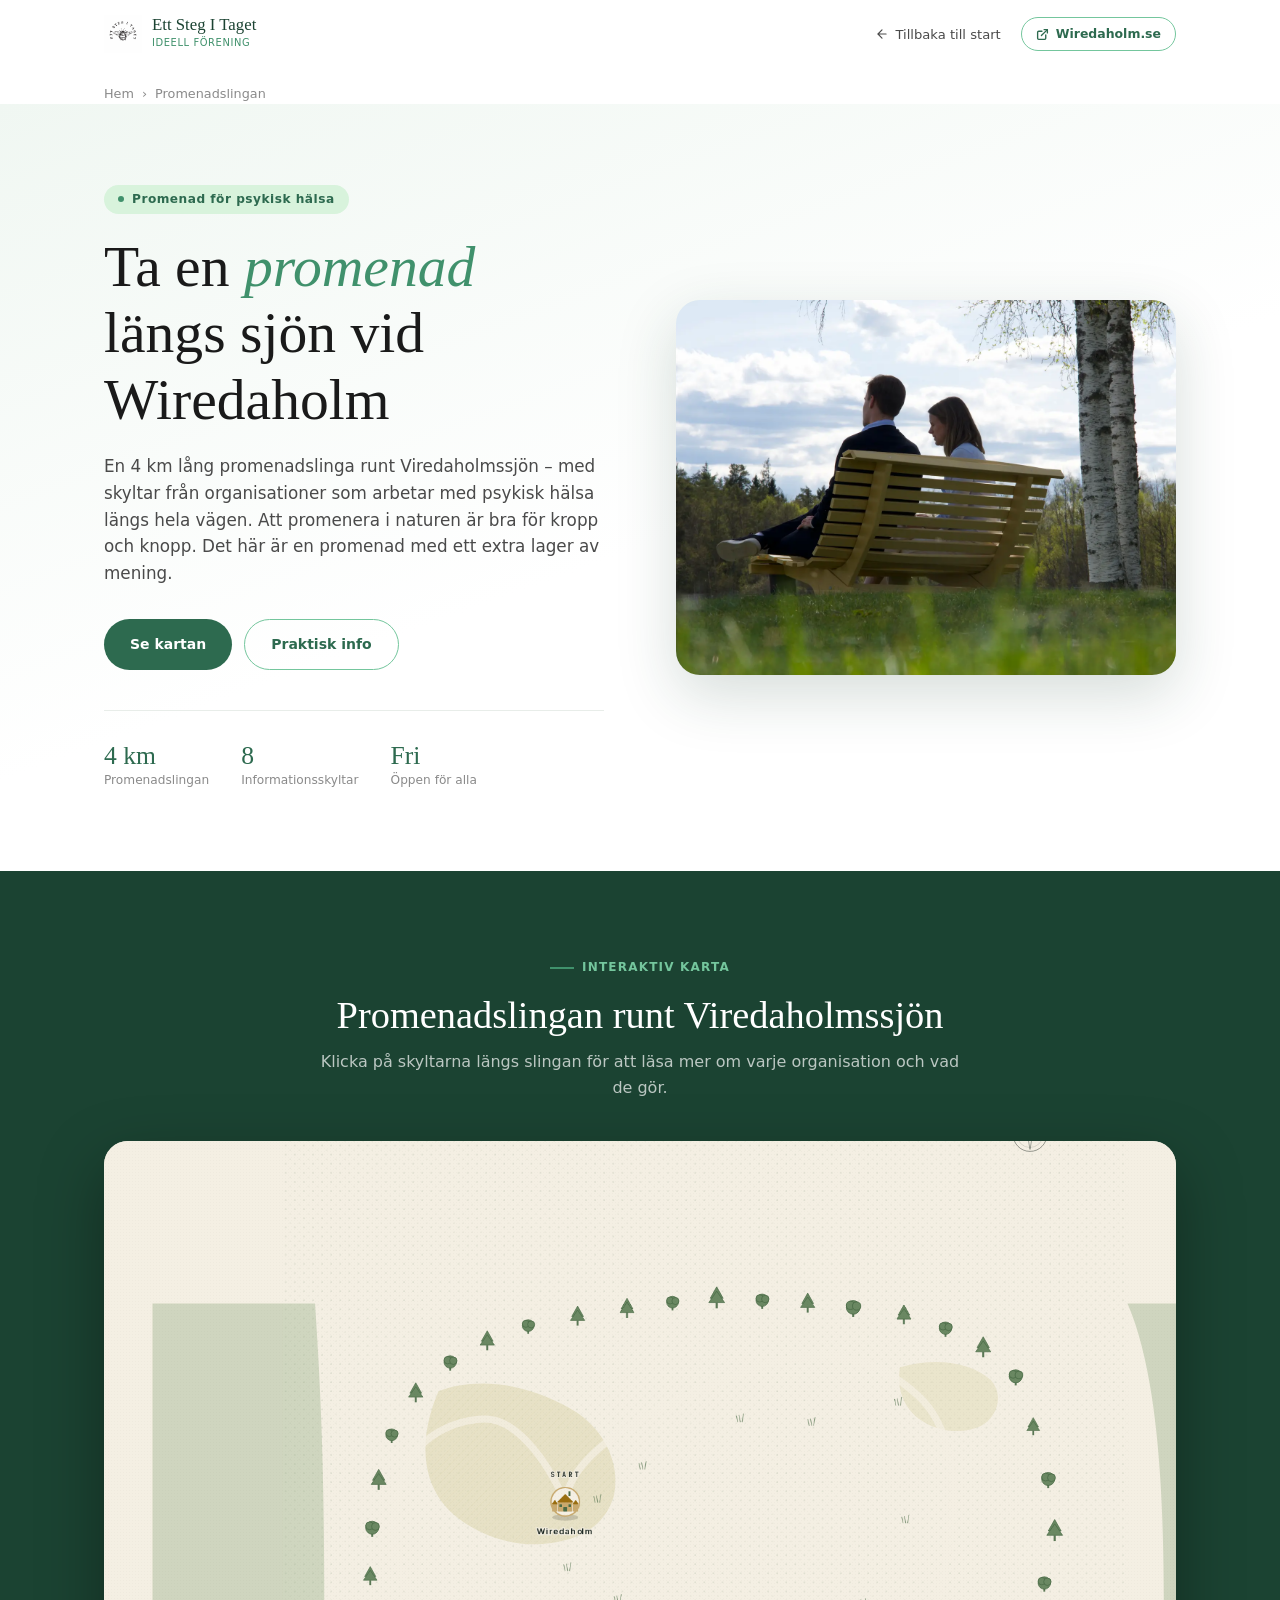
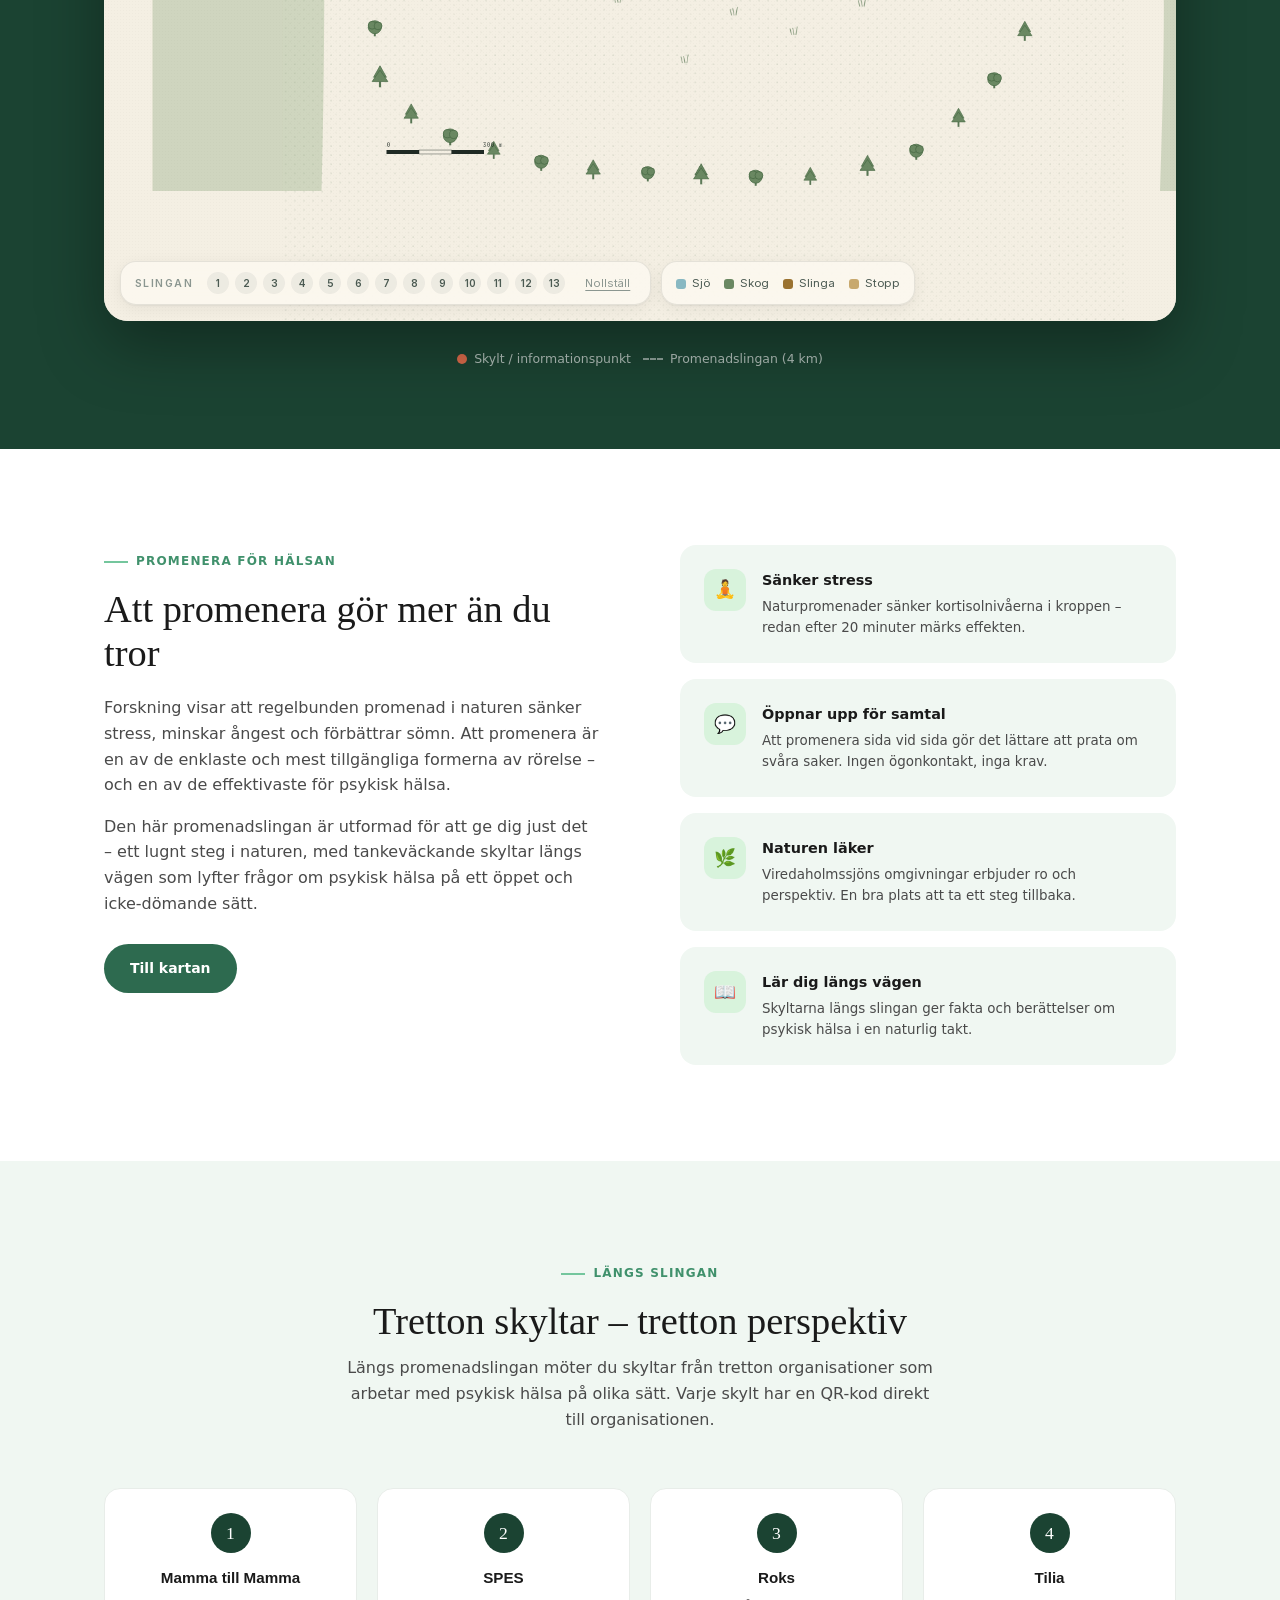
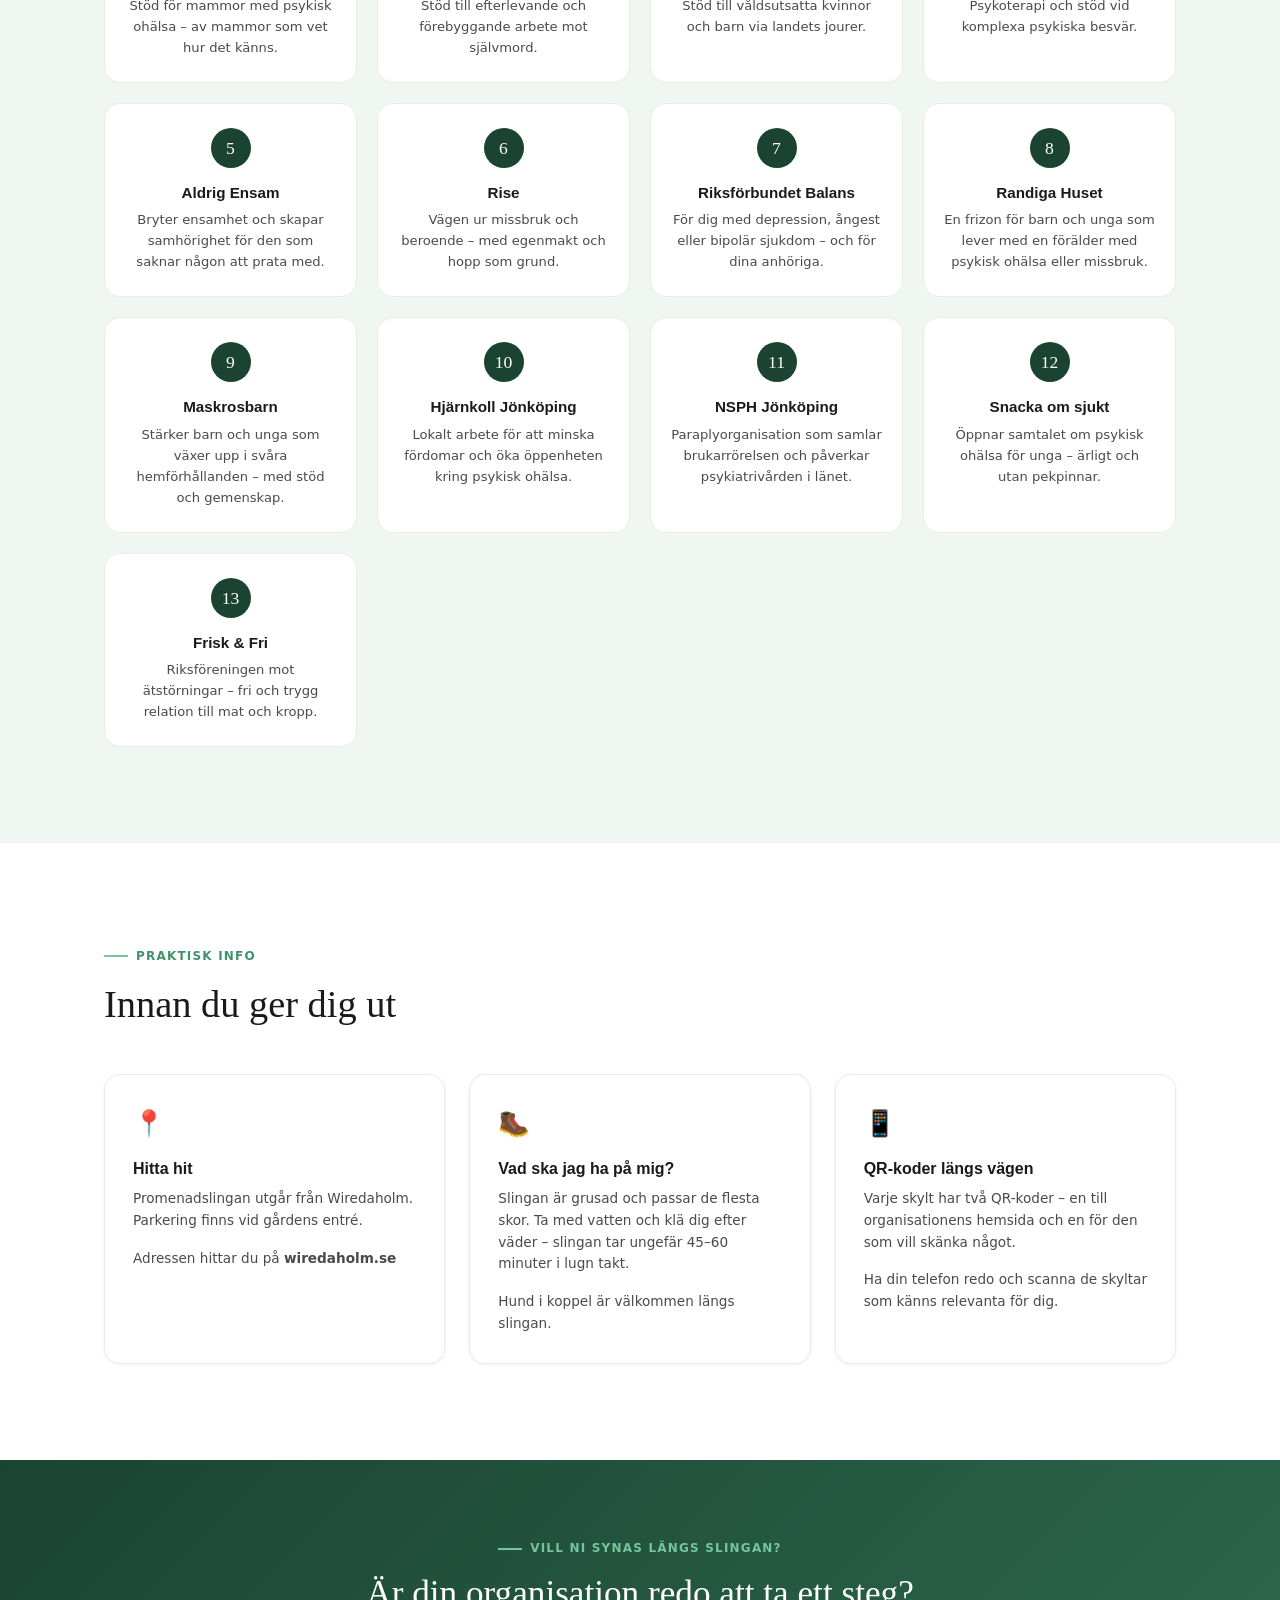
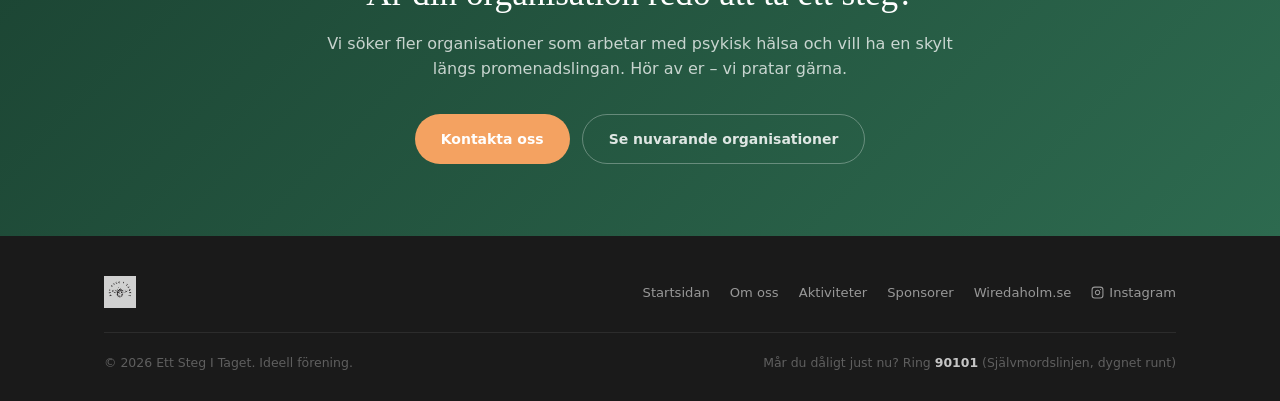
==== commit 8be0d23c: "Add Frisk & Fri as stop 13, update emails, update stop counts - Add stop 13 Frisk & Fri (ätstörninga" ====
--- a/promenad.html
+++ b/promenad.html
@@ -656,8 +656,8 @@
   <div class="container">
     <div class="stops-header reveal">
       <span class="eyebrow">Längs slingan</span>
-      <h2>Tolv skyltar – tolv perspektiv</h2>
-      <p>Längs promenadslingan möter du skyltar från tolv organisationer som arbetar med psykisk hälsa på olika sätt. Varje skylt har en QR-kod direkt till organisationen.</p>
+      <h2>Tretton skyltar – tretton perspektiv</h2>
+      <p>Längs promenadslingan möter du skyltar från tretton organisationer som arbetar med psykisk hälsa på olika sätt. Varje skylt har en QR-kod direkt till organisationen.</p>
     </div>
 
     <div class="stops-grid">
@@ -720,6 +720,11 @@
         <div class="stop-number">12</div>
         <h3>Snacka om sjukt</h3>
         <p>Öppnar samtalet om psykisk ohälsa för unga – ärligt och utan pekpinnar.</p>
+      </div>
+      <div class="stop-card reveal">
+        <div class="stop-number">13</div>
+        <h3>Frisk & Fri</h3>
+        <p>Riksföreningen mot ätstörningar – fri och trygg relation till mat och kropp.</p>
       </div>
     </div>
   </div>
@@ -766,7 +771,7 @@
       <h2>Är din organisation redo att ta ett steg?</h2>
       <p>Vi söker fler organisationer som arbetar med psykisk hälsa och vill ha en skylt längs promenadslingan. Hör av er – vi pratar gärna.</p>
       <div class="cta-buttons">
-        <a href="mailto:info@ettstegitaget.se" class="btn btn-warm" style="background:var(--warm);color:#fff;">Kontakta oss</a>
+        <a href="mailto:Hej@ettstegitaget.info" class="btn btn-warm" style="background:var(--warm);color:#fff;">Kontakta oss</a>
         <a href="index.html#organisationer" class="btn btn-outline" style="border-color:rgba(255,255,255,.3);color:rgba(255,255,255,.85);">Se nuvarande organisationer</a>
       </div>
     </div>
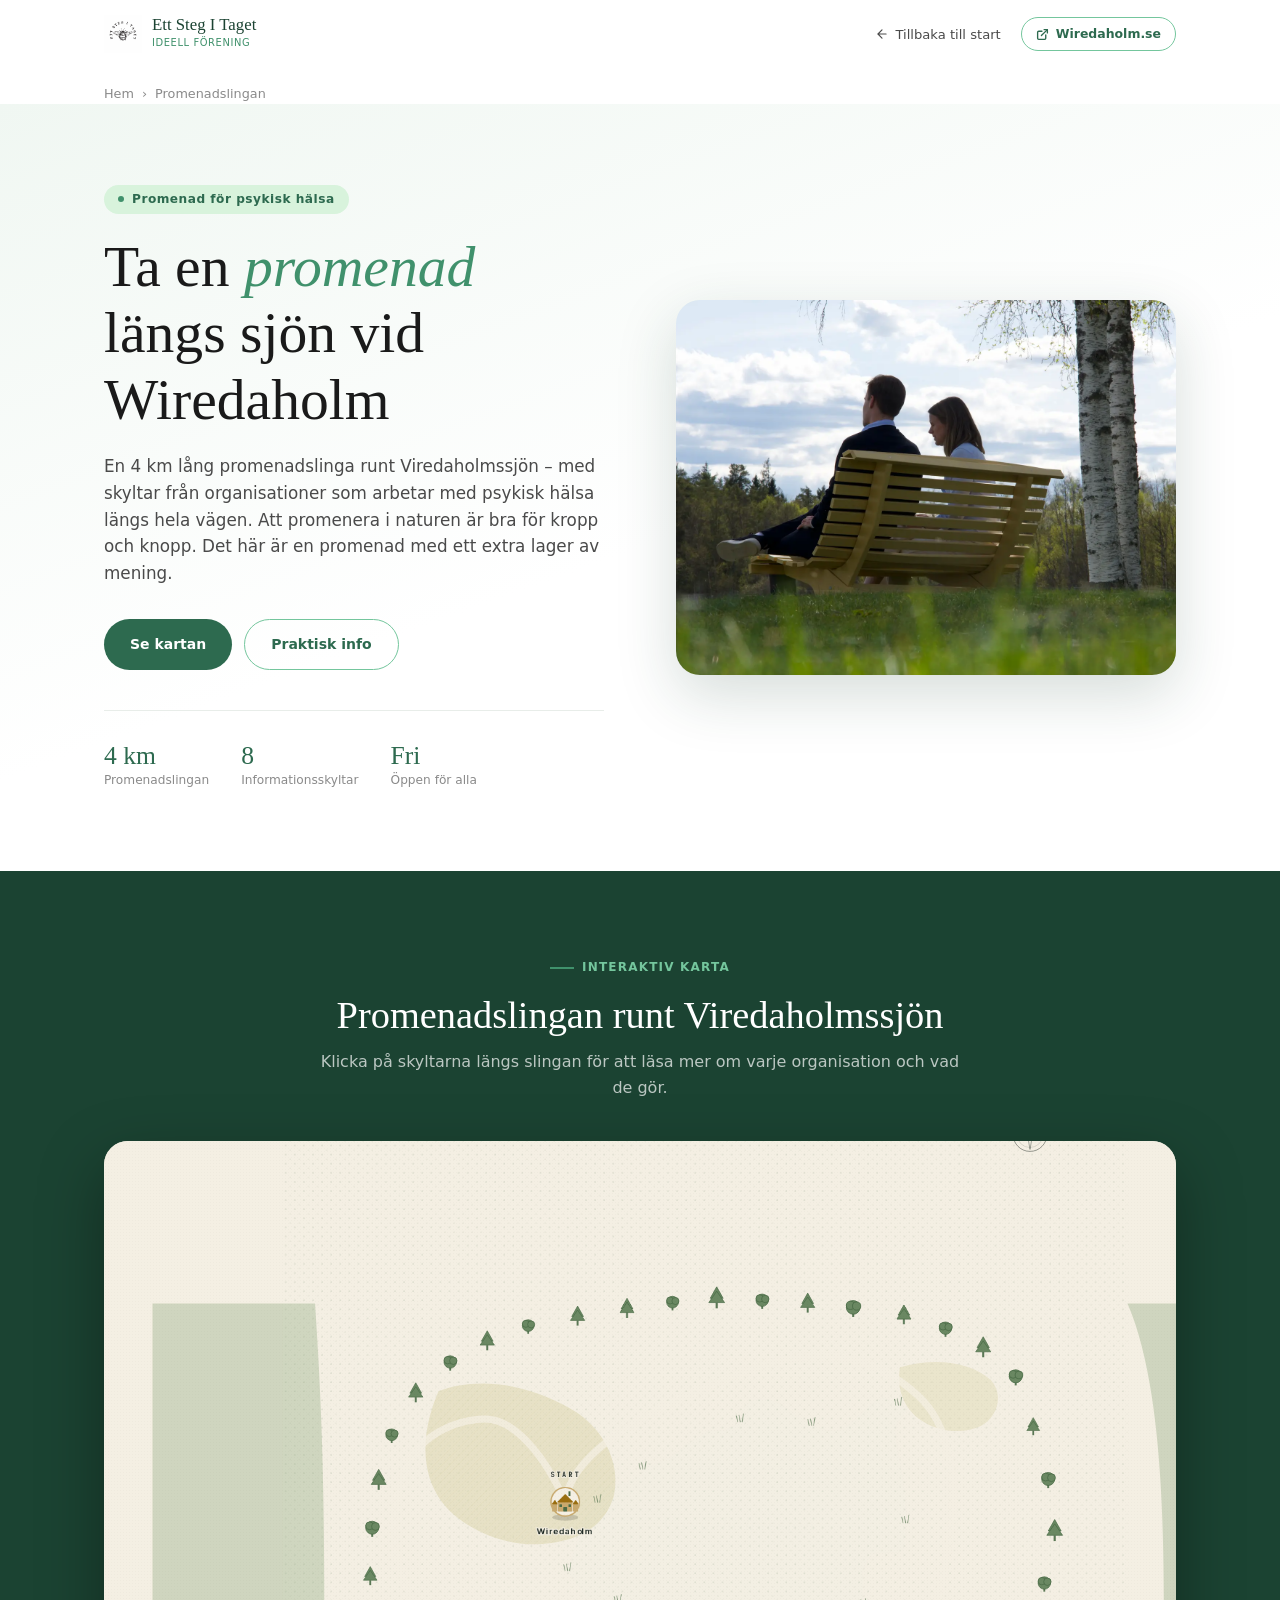
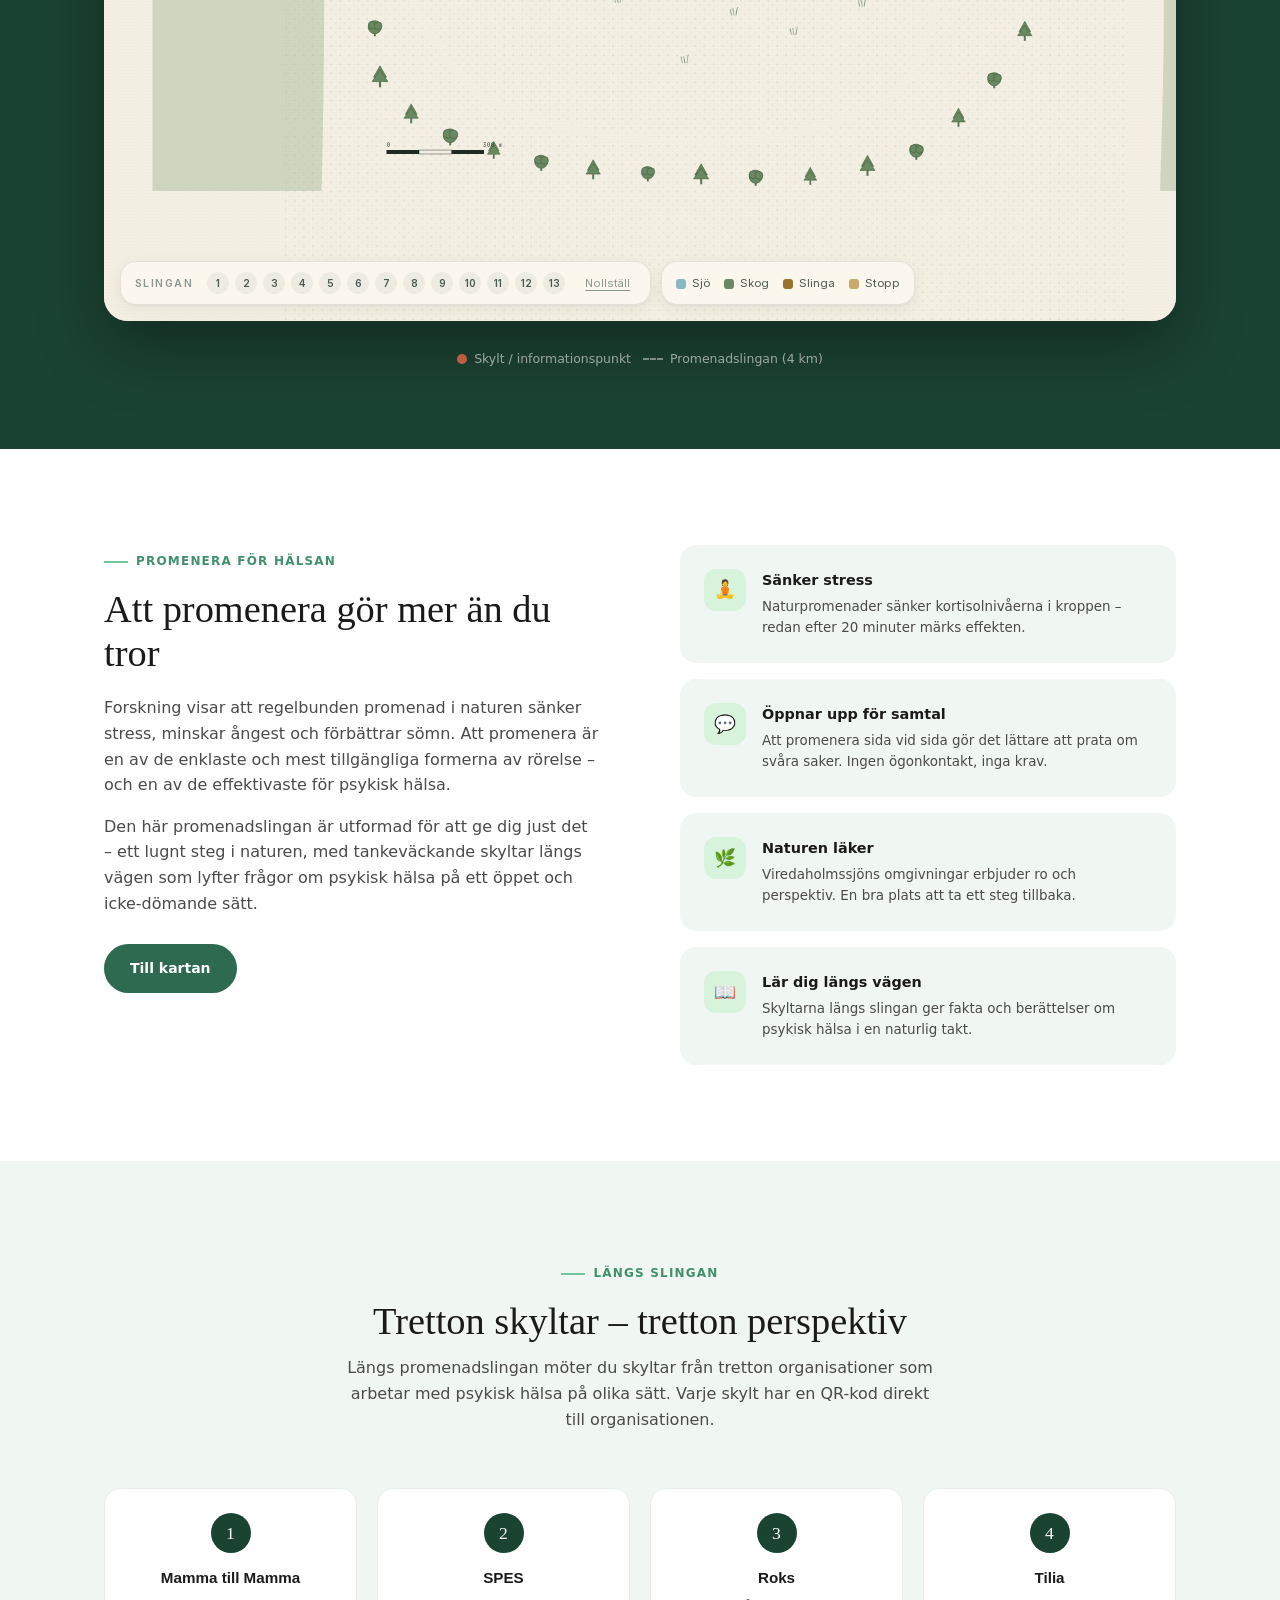
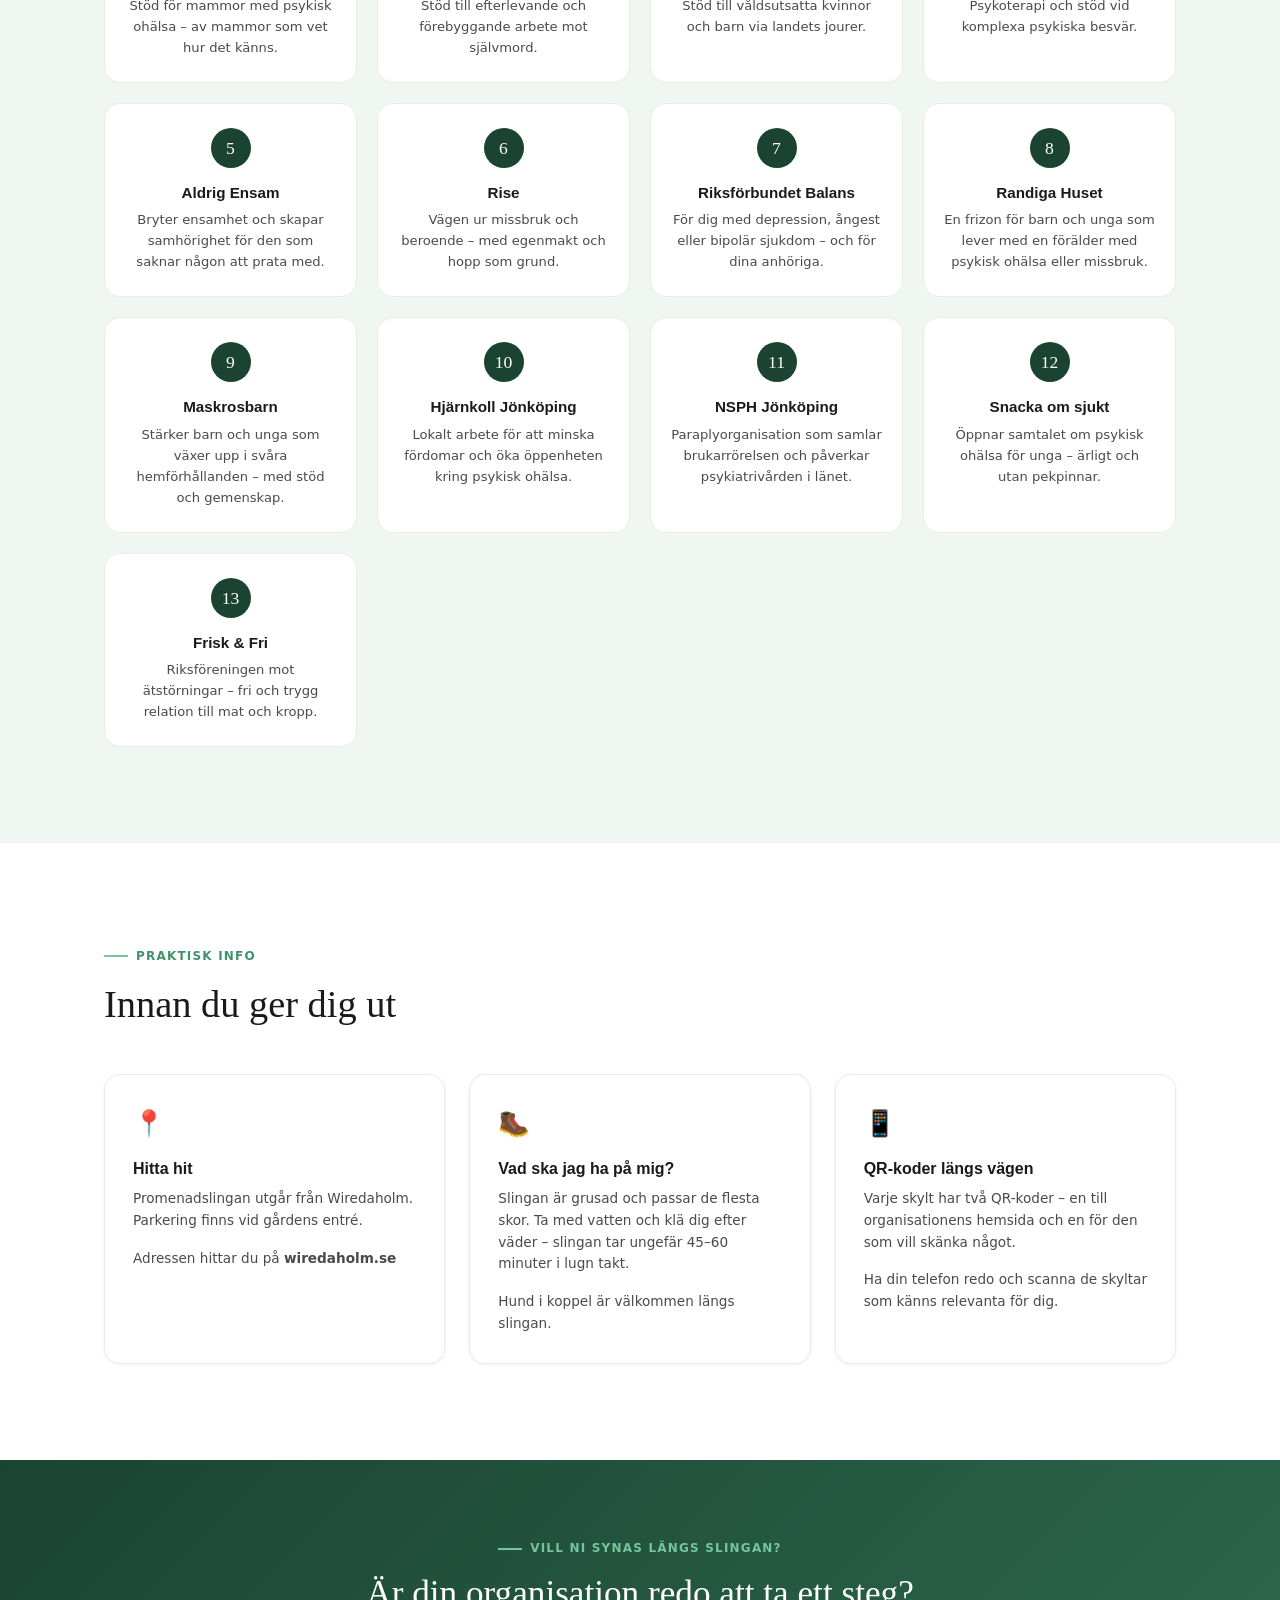
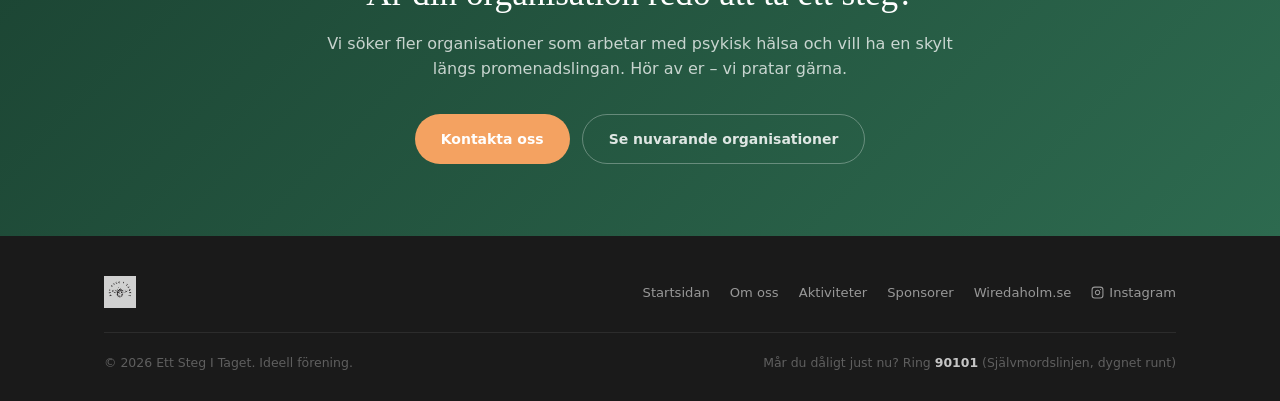
==== commit 5b41d65a: "Update preview image + mobile preview, fix og:image tags - Updated Promenadslingan-vireda.webp (new " ====
--- a/promenad.html
+++ b/promenad.html
@@ -11,11 +11,11 @@
   <meta property="og:url" content="https://ettstegitaget.se/promenad" />
   <meta property="og:title" content="Promenadslingan vid Wiredaholm – Promenad för psykisk hälsa" />
   <meta property="og:description" content="Ta en promenad längs vår 4 km långa slinga runt Viredaholmssjön. Längs vägen finns skyltar från organisationer för psykisk hälsa." />
-  <meta property="og:image" content="https://ettstegitaget.se/preview.webp" />
+  <meta property="og:image" content="https://ettstegitaget.se/Promenadslingan-vireda.webp" />
   <meta name="twitter:card" content="summary_large_image" />
   <meta name="twitter:title" content="Promenadslingan vid Wiredaholm – Promenad för psykisk hälsa" />
   <meta name="twitter:description" content="Ta en promenad längs vår 4 km långa slinga runt Viredaholmssjön. Längs vägen finns skyltar från organisationer för psykisk hälsa." />
-  <meta name="twitter:image" content="https://ettstegitaget.se/preview.webp" />
+  <meta name="twitter:image" content="https://ettstegitaget.se/Promenadslingan-vireda.webp" />
   <!-- Icons & manifest -->
   <link rel="icon" href="favicon.ico" sizes="any" />
   <link rel="icon" href="apple-touch-icon.png" type="image/png" sizes="180x180" />
@@ -574,7 +574,7 @@
 
     <!-- Mobil: förhandsvisning som öppnar helskärm -->
     <div class="map-mobile-preview reveal" onclick="openMapFullscreen()" role="button" tabindex="0" aria-label="Öppna kartan i helskärm">
-      <img src="karta.svg" alt="Förhandsvisning av promenadslingan runt Viredaholmssjön" />
+      <img src="Promenadslingan-vireda.webp" alt="Förhandsvisning av promenadslingan runt Viredaholmssjön" />
       <div class="map-preview-overlay">
         <button class="map-open-btn">
           <svg xmlns="http://www.w3.org/2000/svg" viewBox="0 0 24 24" fill="none" stroke="currentColor" stroke-width="2.5" stroke-linecap="round" stroke-linejoin="round"><path d="M3 3h6M3 3v6M21 3h-6M21 3v6M3 21h6M3 21v-6M21 21h-6M21 21v-6"/></svg>
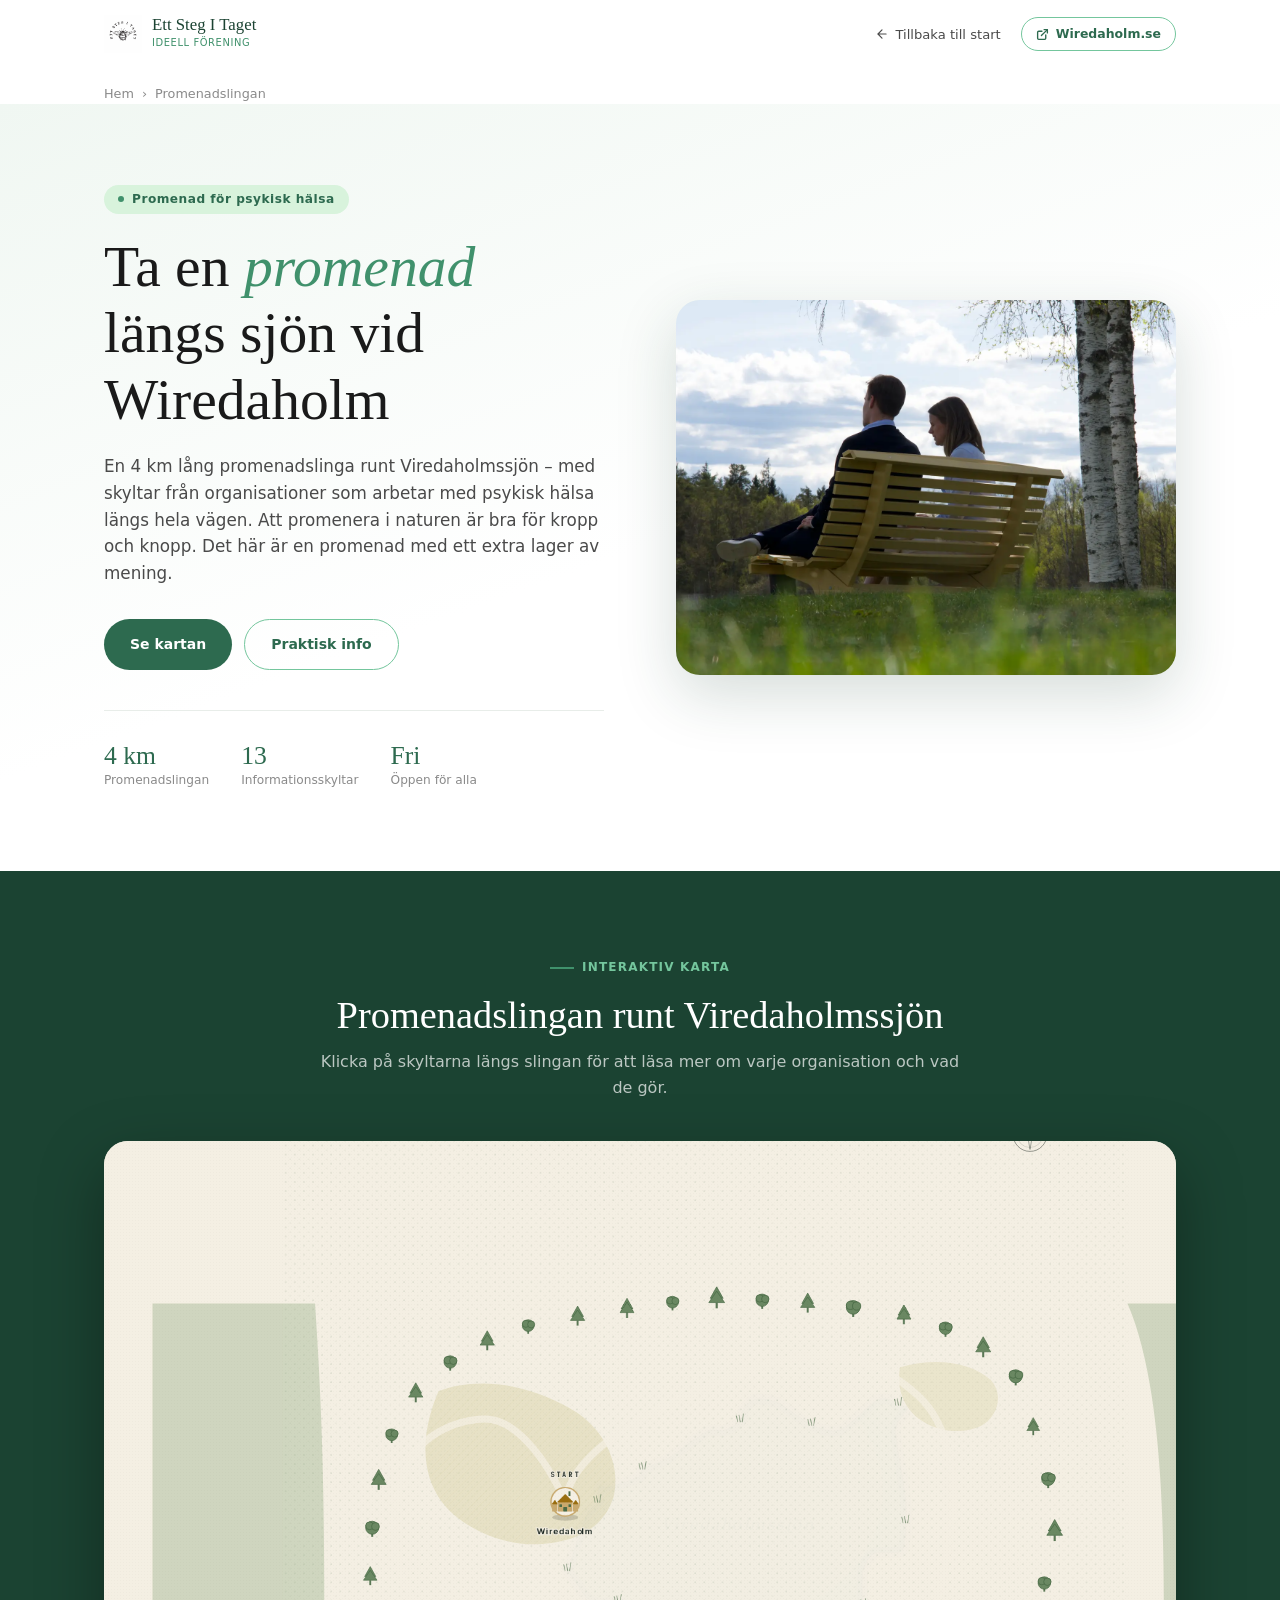
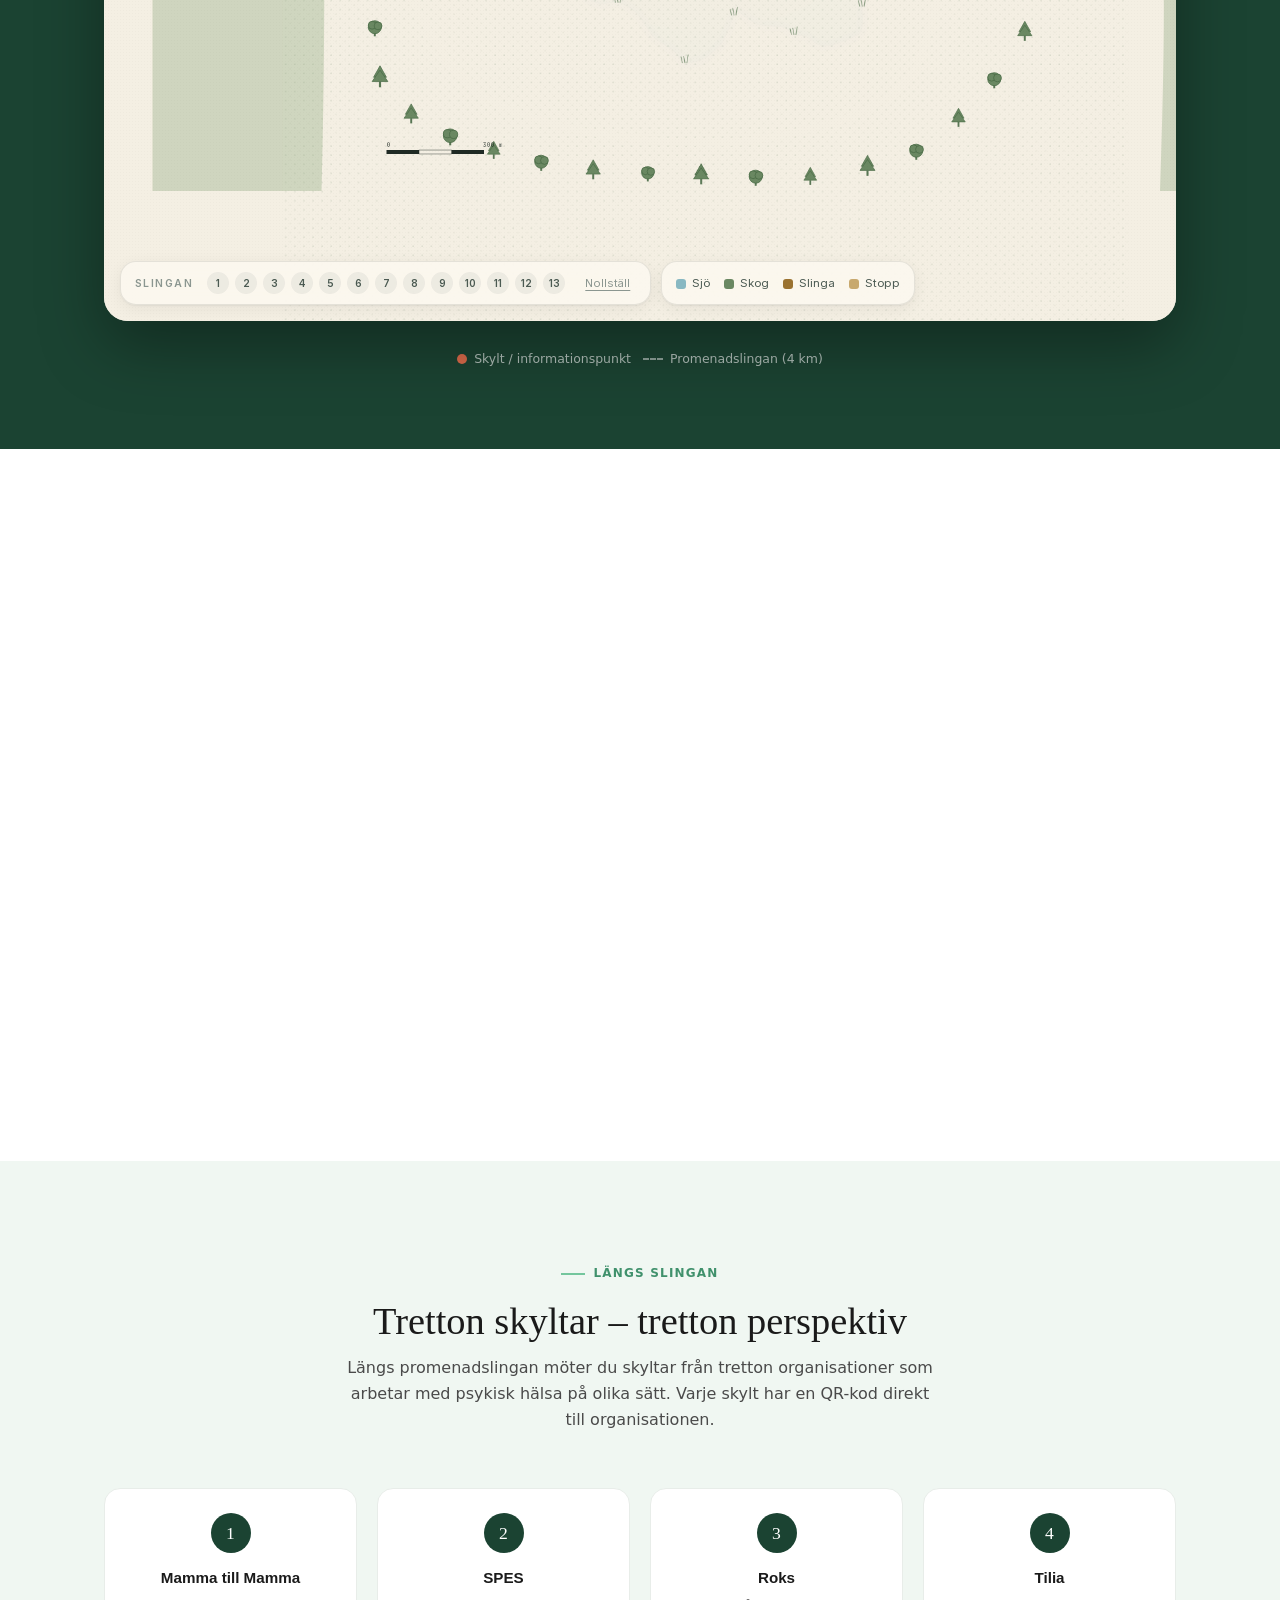
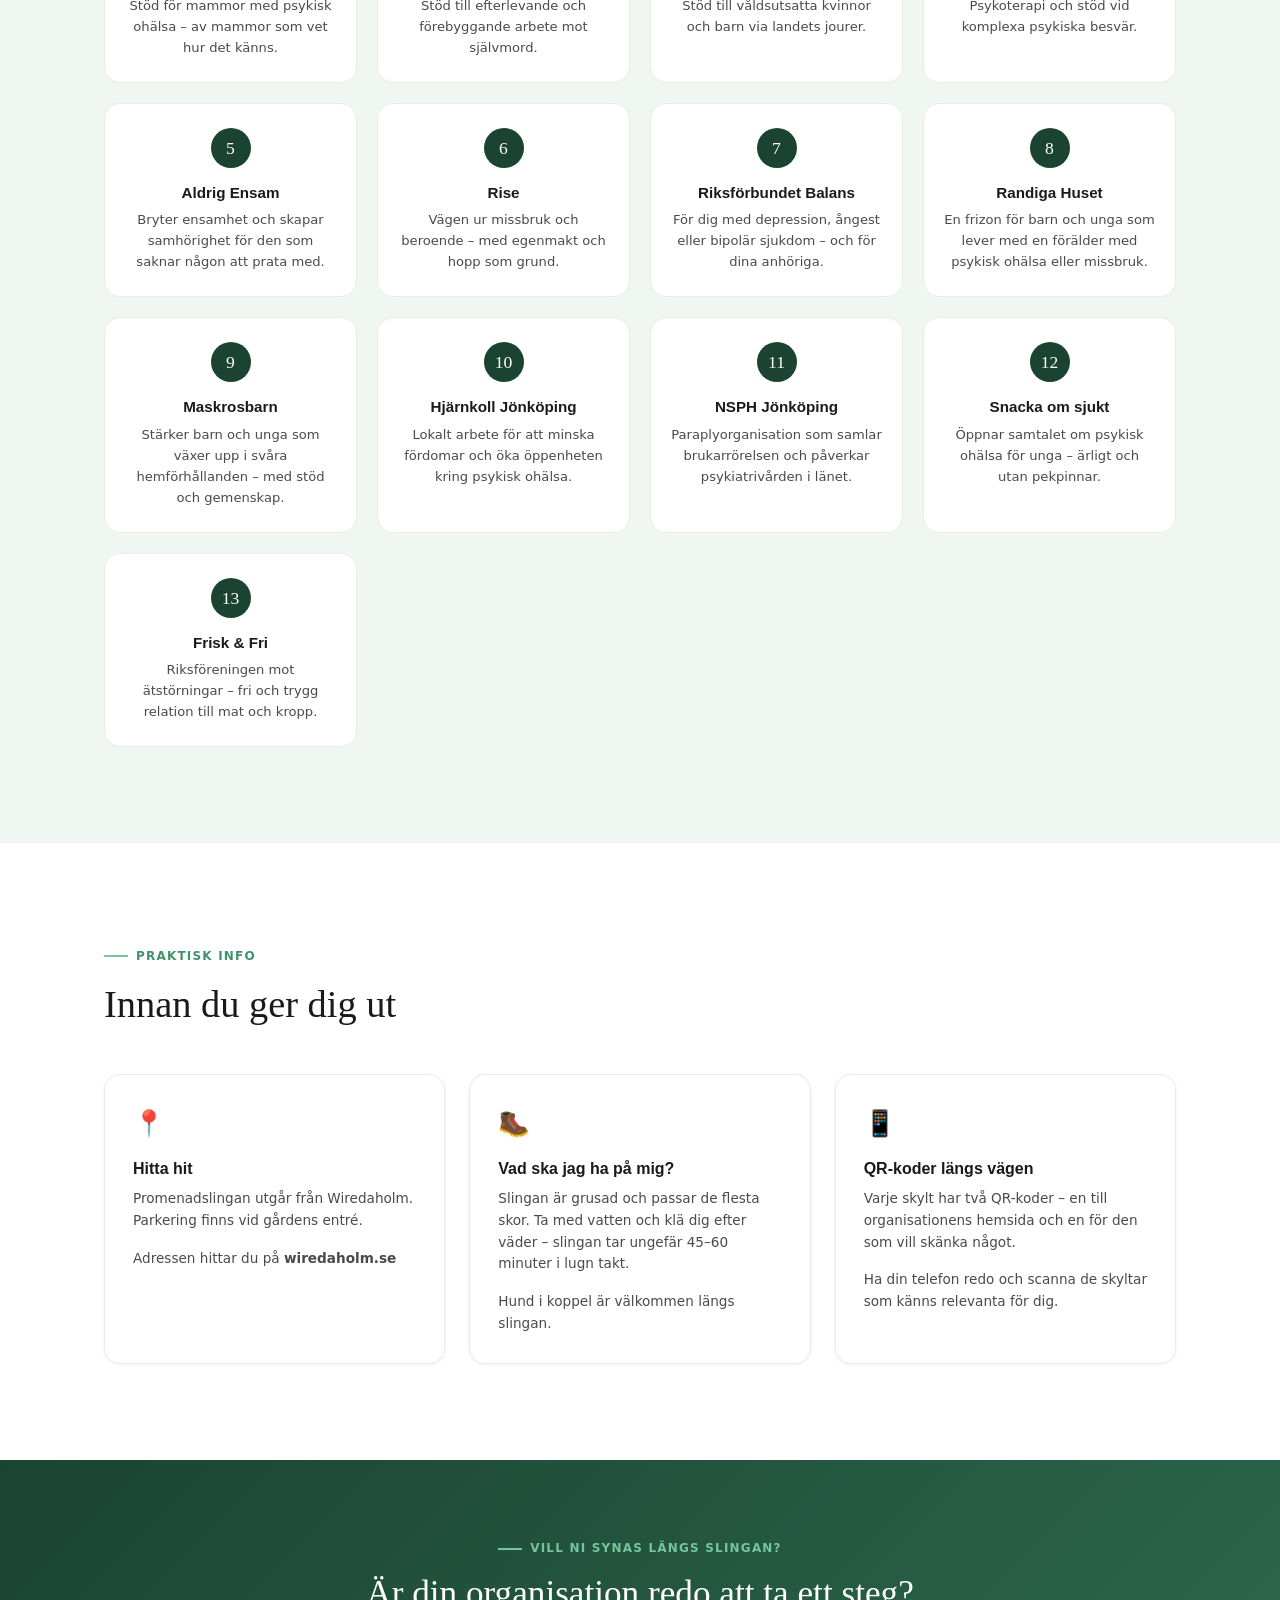
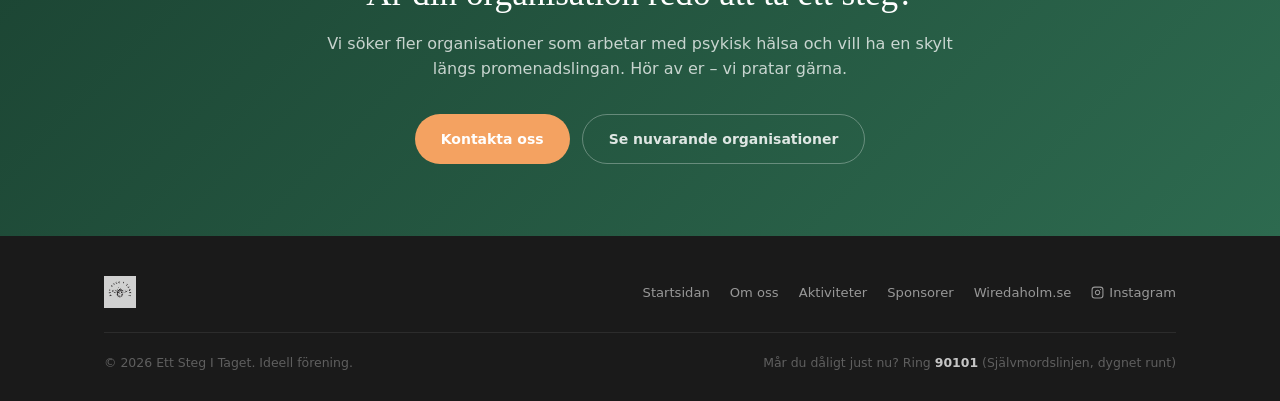
==== commit 39cee479: "Uppdatera antal informationsskyltar till 13 Co-Authored-By: Claude Sonnet 4.6 <noreply@anthropic.com" ====
--- a/promenad.html
+++ b/promenad.html
@@ -534,7 +534,7 @@
             <span class="hero-stat-label">Promenadslingan</span>
           </div>
           <div class="hero-stat-item">
-            <span class="hero-stat-num">8</span>
+            <span class="hero-stat-num">13</span>
             <span class="hero-stat-label">Informationsskyltar</span>
           </div>
           <div class="hero-stat-item">
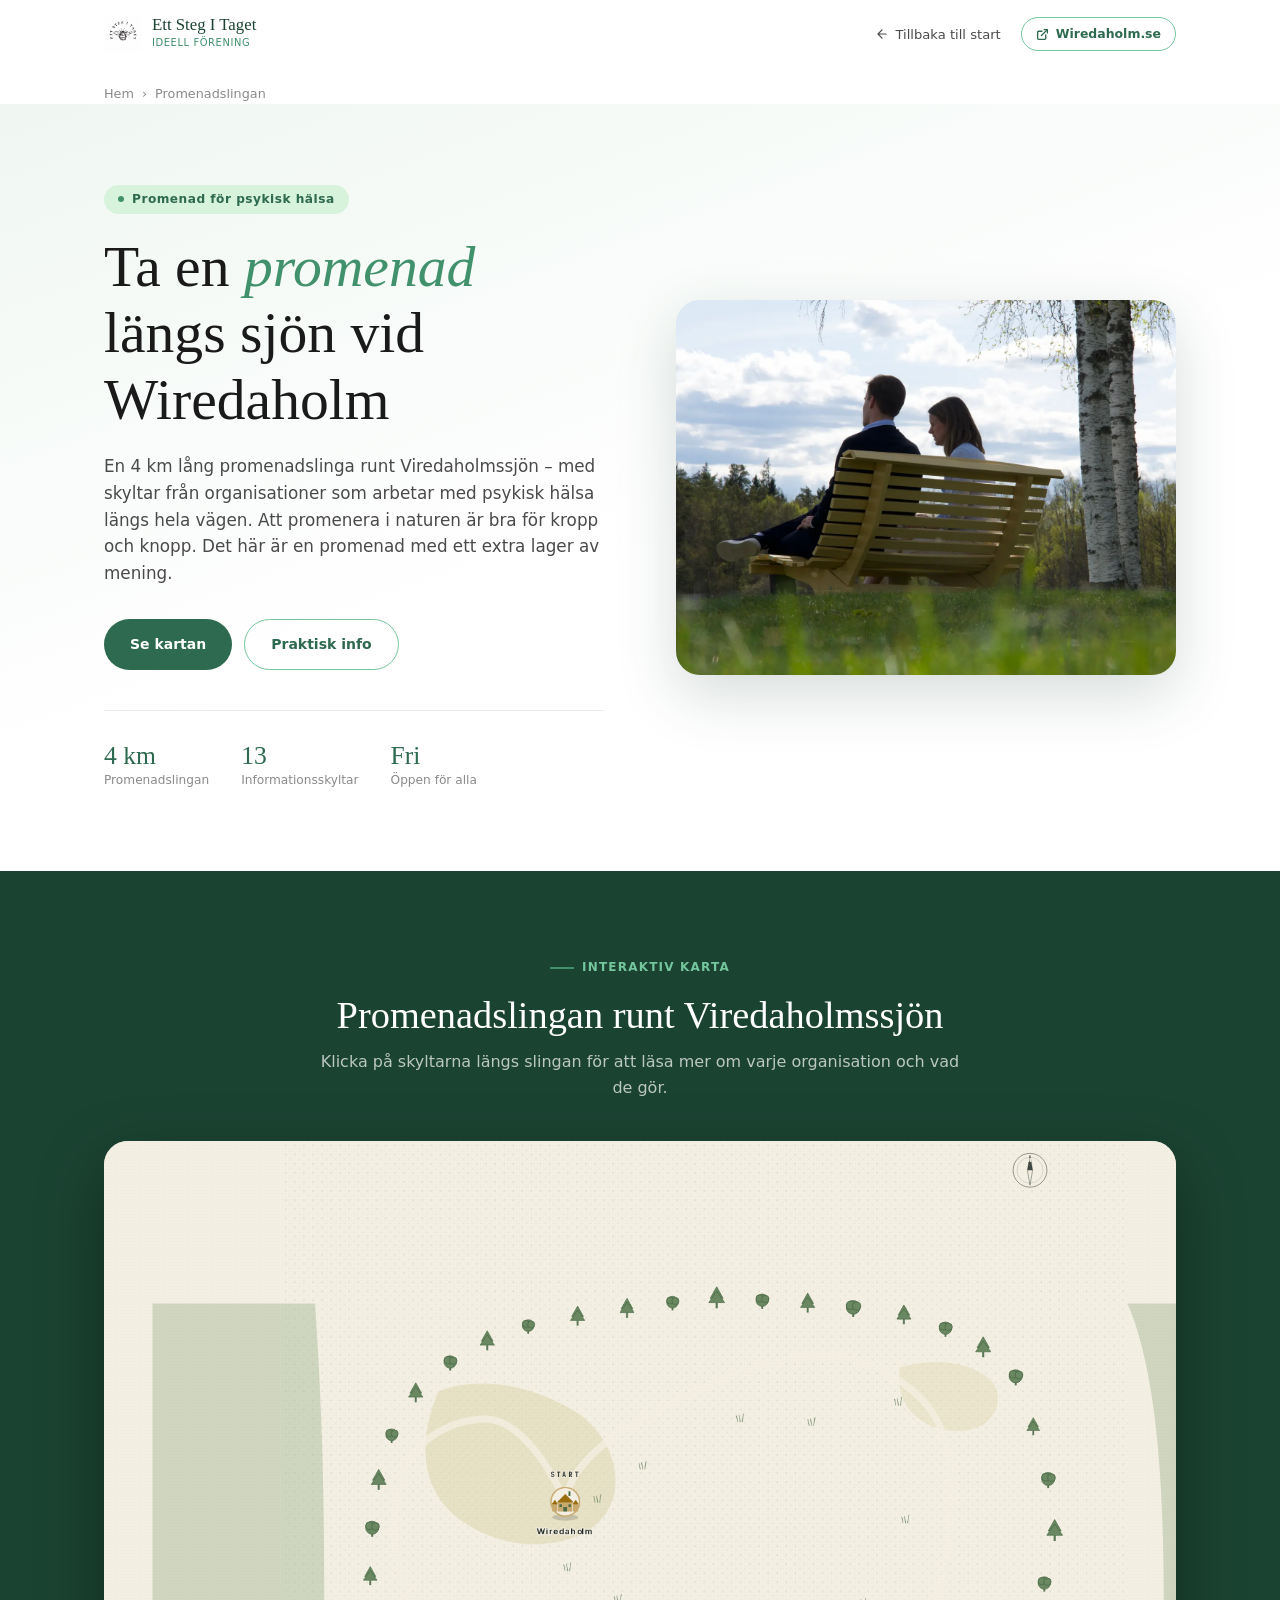
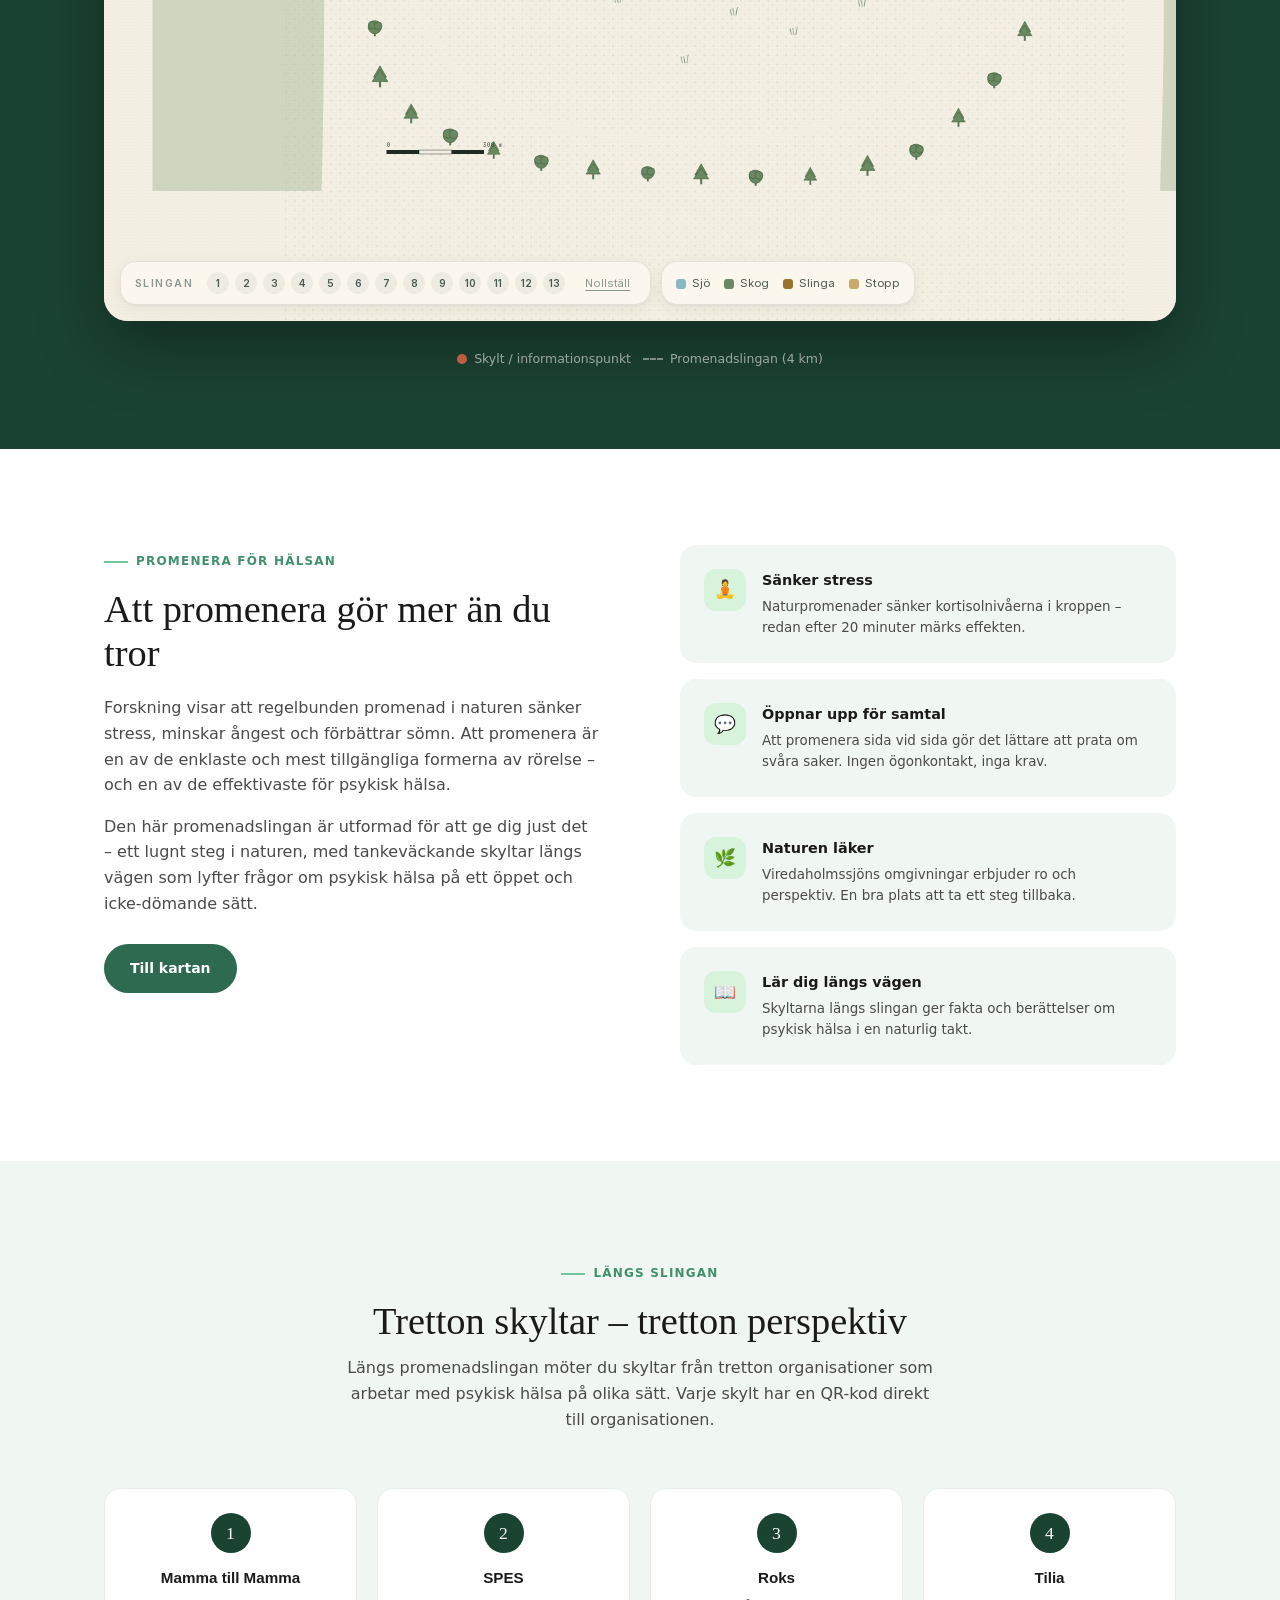
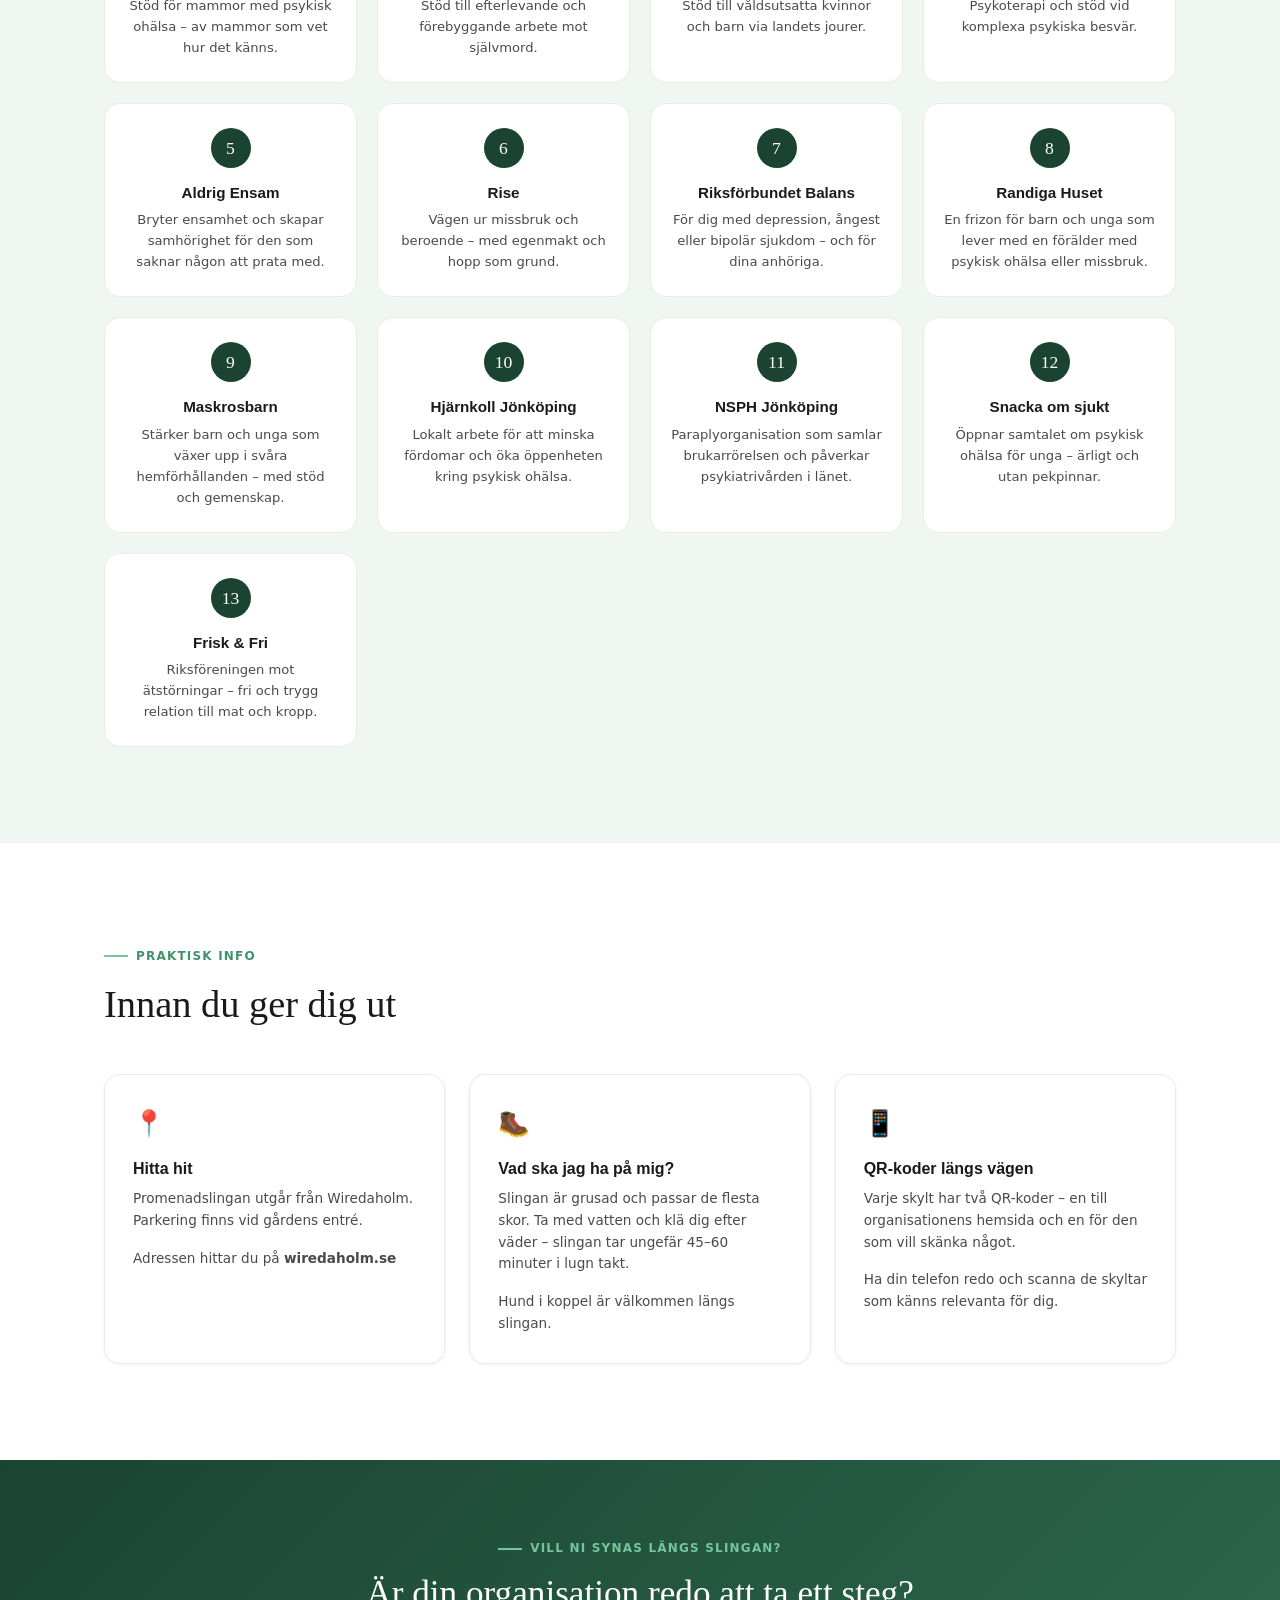
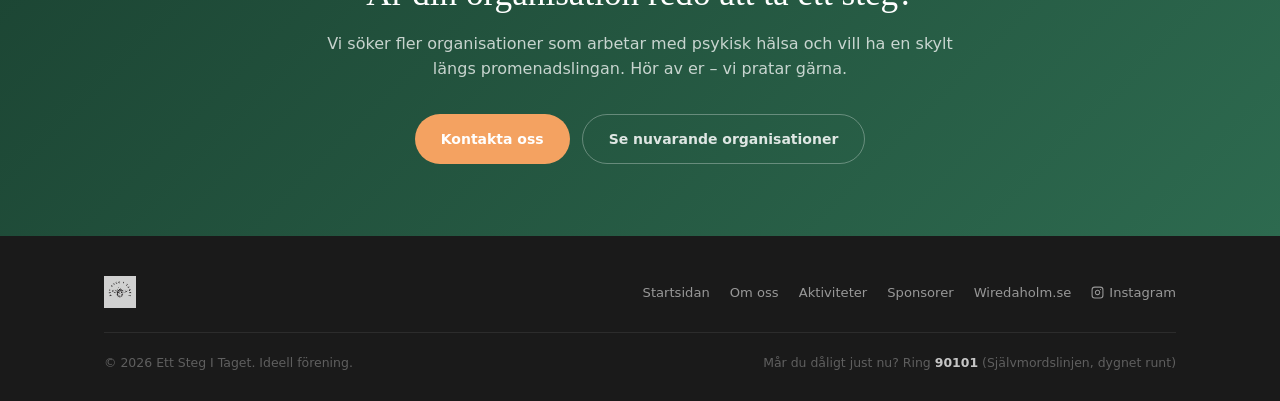
==== commit 0c699a37: "Byt domän från ettstegitaget.se till ettstegitaget.info Uppdaterar alla URL:er, canonical-taggar, og" ====
--- a/promenad.html
+++ b/promenad.html
@@ -5,17 +5,17 @@
   <meta name="viewport" content="width=device-width, initial-scale=1.0" />
   <title>Promenadslingan vid Wiredaholm – Promenad för psykisk hälsa</title>
   <meta name="description" content="Ta en promenad längs vår 4 km långa slinga runt Viredaholmssjön. Längs vägen finns skyltar från organisationer för psykisk hälsa – med fakta, hopp och QR-koder till stöd." />
-  <link rel="canonical" href="https://ettstegitaget.se/promenad" />
+  <link rel="canonical" href="https://ettstegitaget.info/promenad" />
   <!-- Open Graph / Social sharing -->
   <meta property="og:type" content="website" />
-  <meta property="og:url" content="https://ettstegitaget.se/promenad" />
+  <meta property="og:url" content="https://ettstegitaget.info/promenad" />
   <meta property="og:title" content="Promenadslingan vid Wiredaholm – Promenad för psykisk hälsa" />
   <meta property="og:description" content="Ta en promenad längs vår 4 km långa slinga runt Viredaholmssjön. Längs vägen finns skyltar från organisationer för psykisk hälsa." />
-  <meta property="og:image" content="https://ettstegitaget.se/Promenadslingan-vireda.webp" />
+  <meta property="og:image" content="https://ettstegitaget.info/Promenadslingan-vireda.webp" />
   <meta name="twitter:card" content="summary_large_image" />
   <meta name="twitter:title" content="Promenadslingan vid Wiredaholm – Promenad för psykisk hälsa" />
   <meta name="twitter:description" content="Ta en promenad längs vår 4 km långa slinga runt Viredaholmssjön. Längs vägen finns skyltar från organisationer för psykisk hälsa." />
-  <meta name="twitter:image" content="https://ettstegitaget.se/Promenadslingan-vireda.webp" />
+  <meta name="twitter:image" content="https://ettstegitaget.info/Promenadslingan-vireda.webp" />
   <!-- Icons & manifest -->
   <link rel="icon" href="favicon.ico" sizes="any" />
   <link rel="icon" href="apple-touch-icon.png" type="image/png" sizes="180x180" />
@@ -30,8 +30,8 @@
     "@context": "https://schema.org",
     "@type": "BreadcrumbList",
     "itemListElement": [
-      { "@type": "ListItem", "position": 1, "name": "Hem", "item": "https://ettstegitaget.se" },
-      { "@type": "ListItem", "position": 2, "name": "Promenadslingan", "item": "https://ettstegitaget.se/promenad" }
+      { "@type": "ListItem", "position": 1, "name": "Hem", "item": "https://ettstegitaget.info" },
+      { "@type": "ListItem", "position": 2, "name": "Promenadslingan", "item": "https://ettstegitaget.info/promenad" }
     ]
   }
   </script>
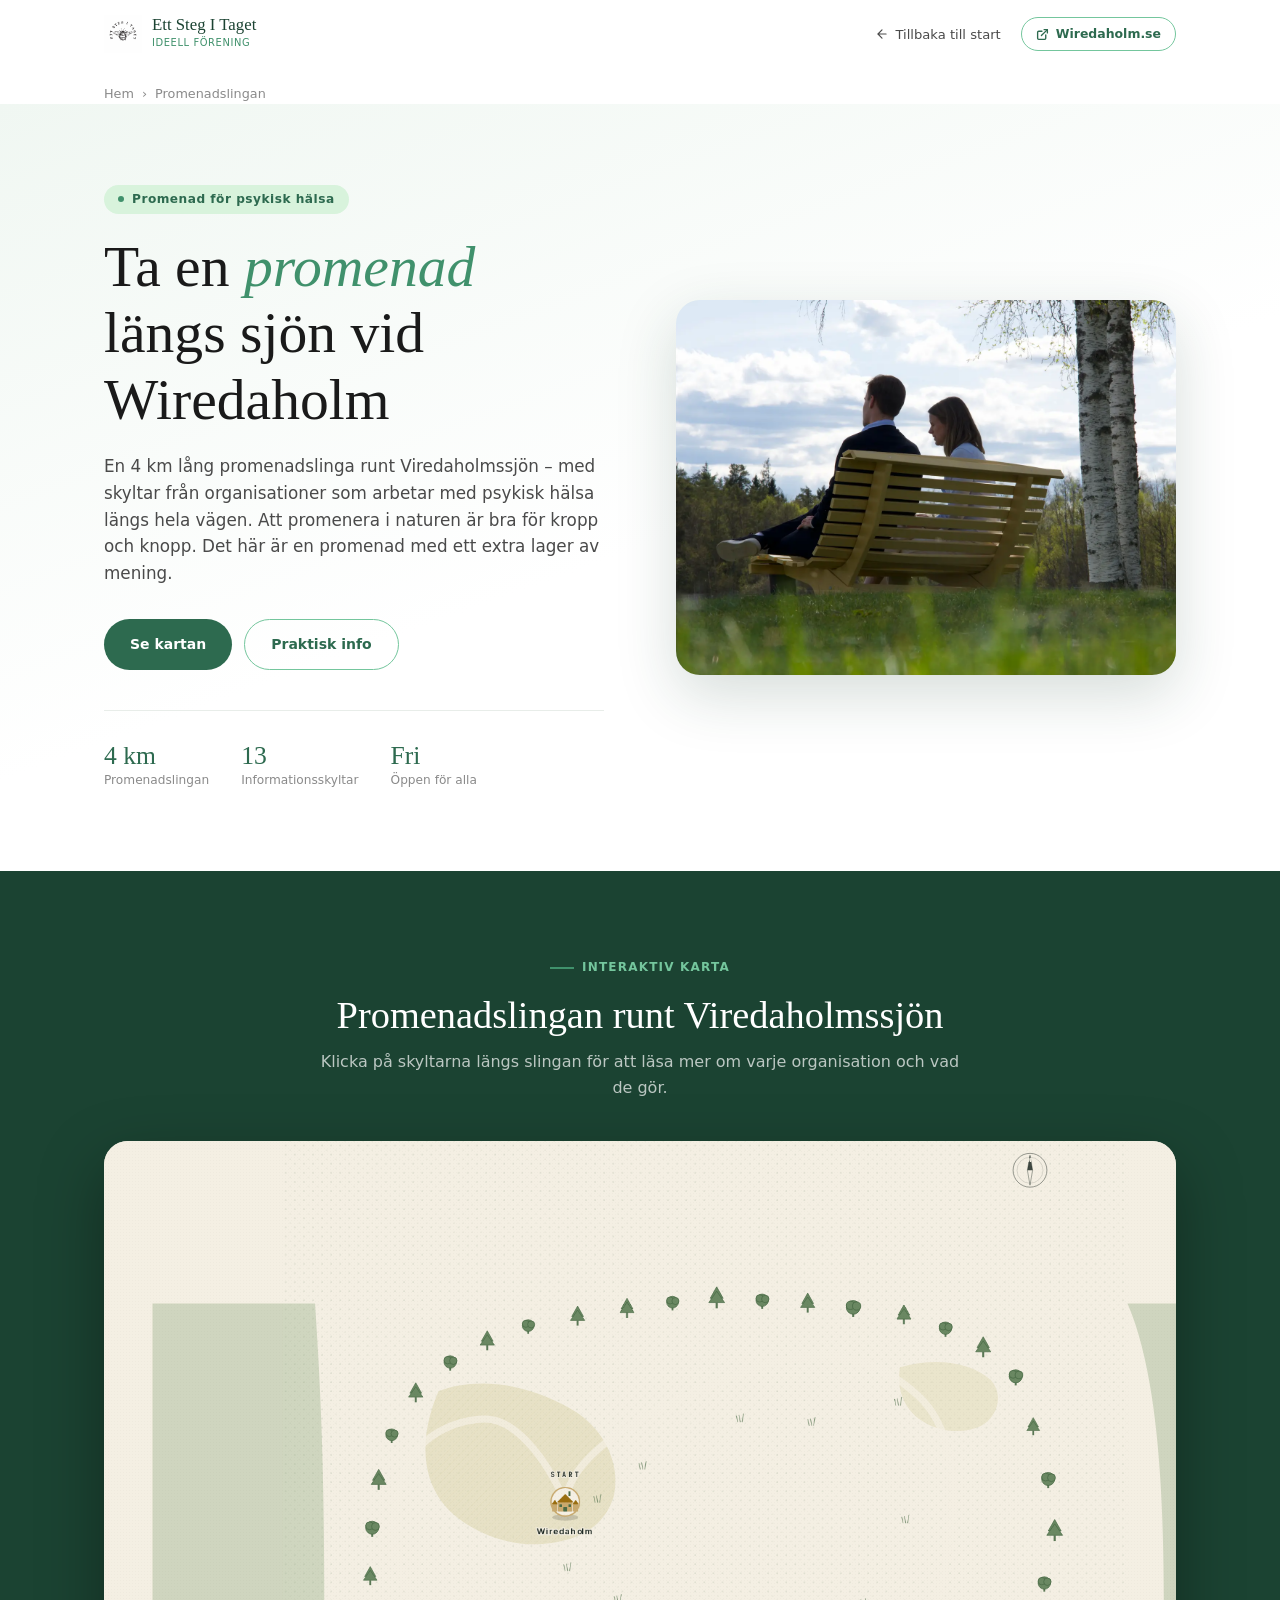
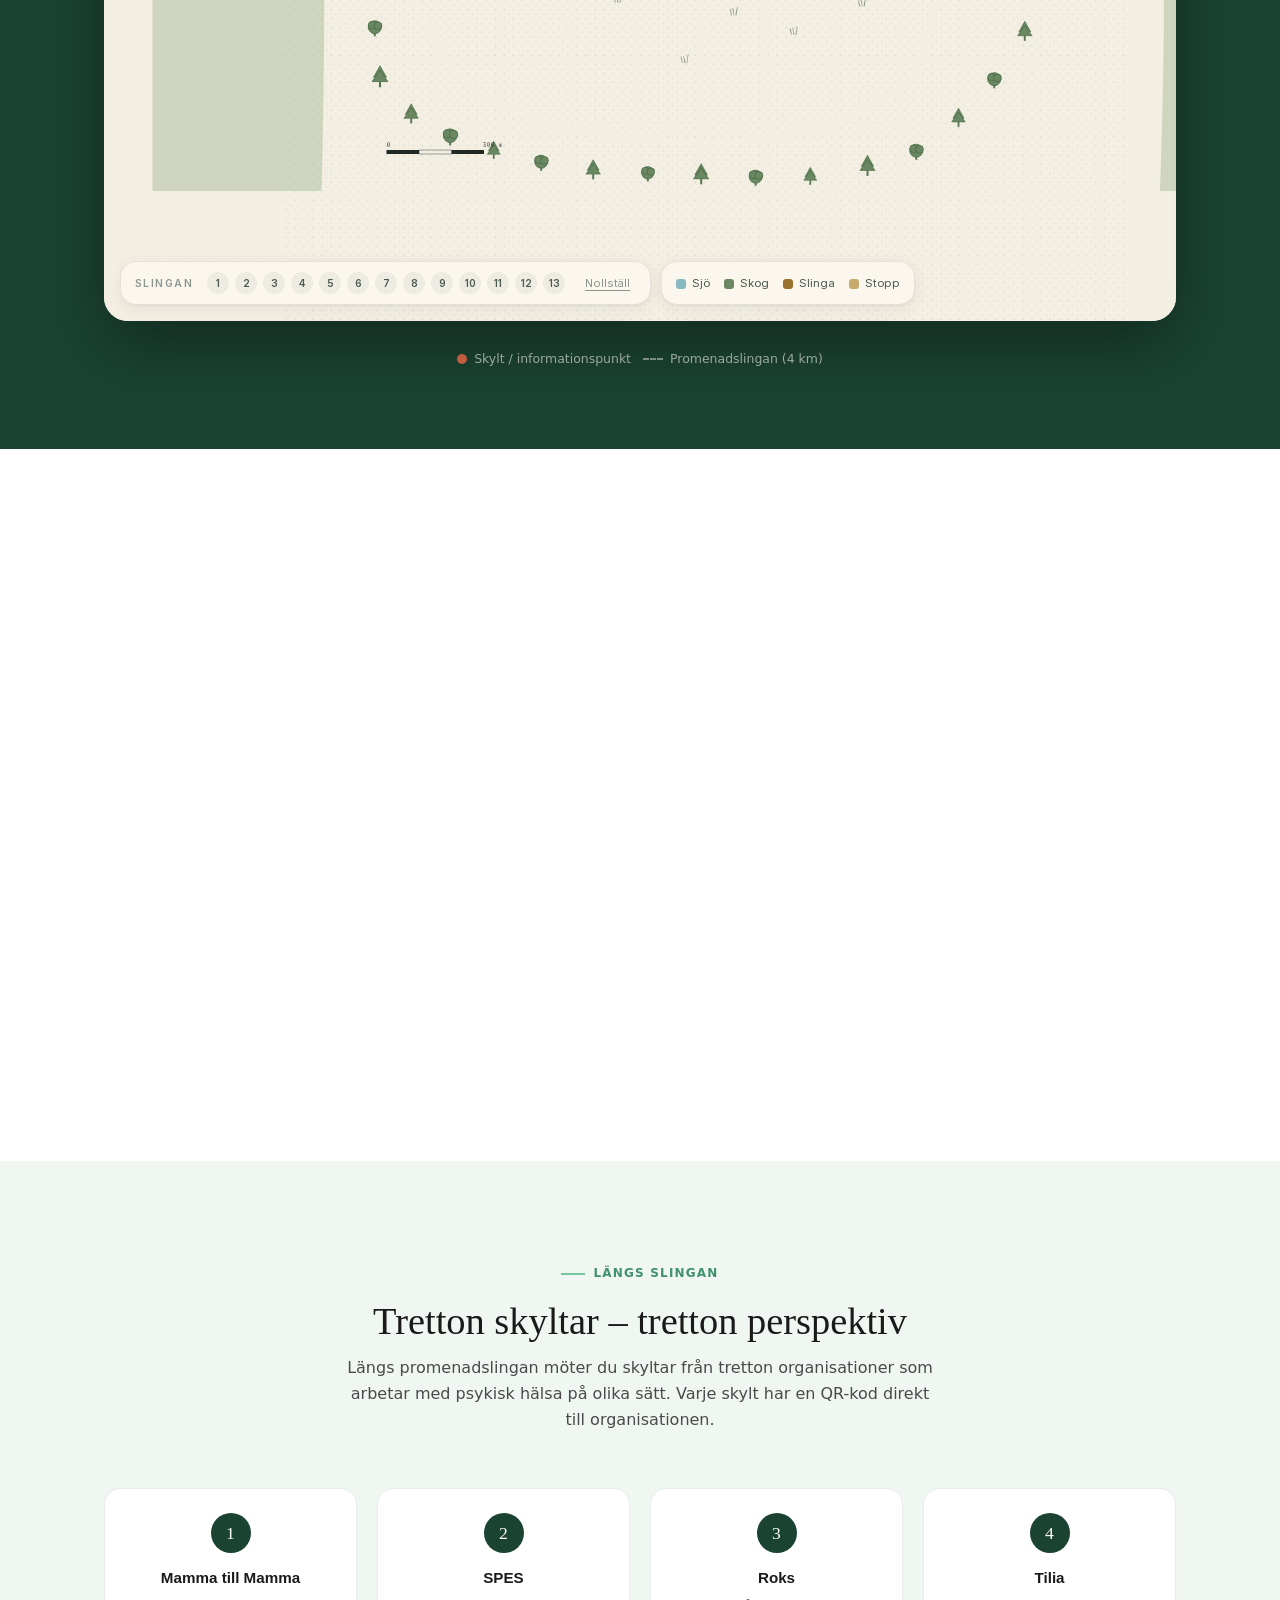
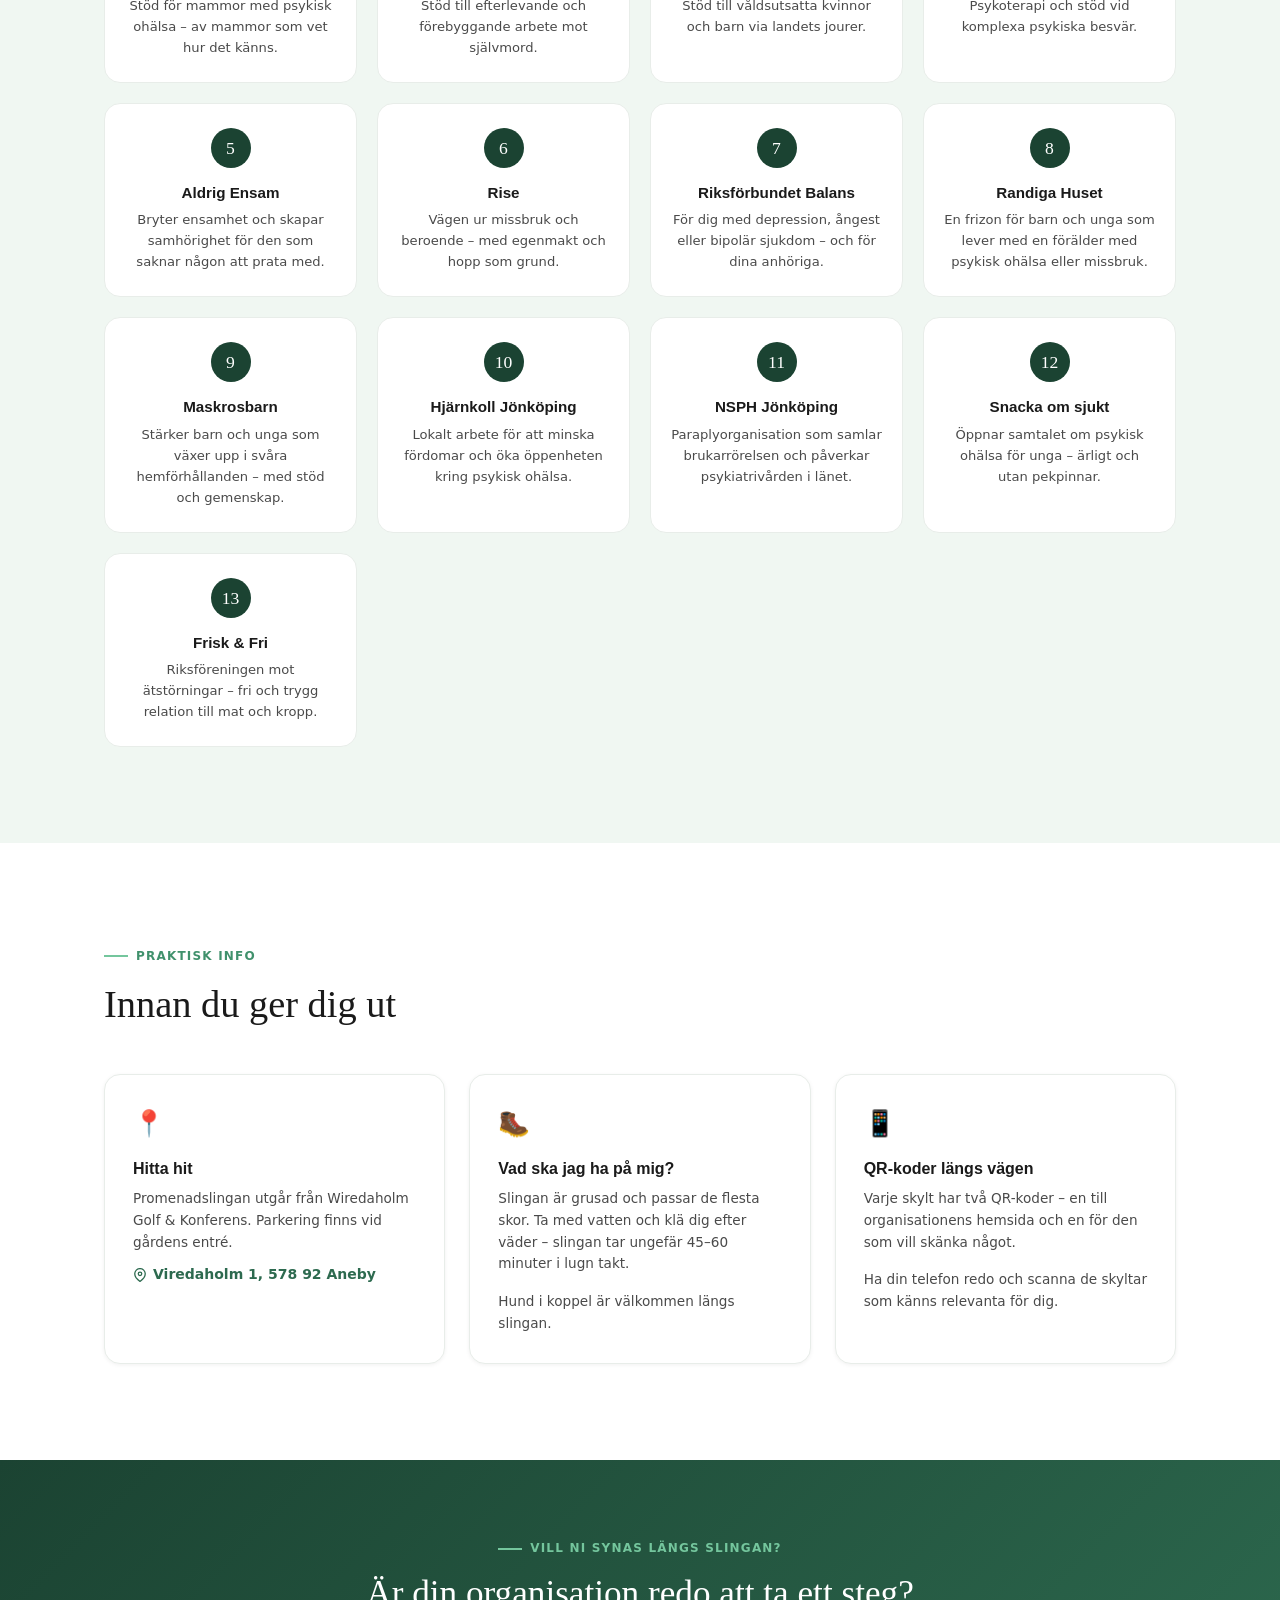
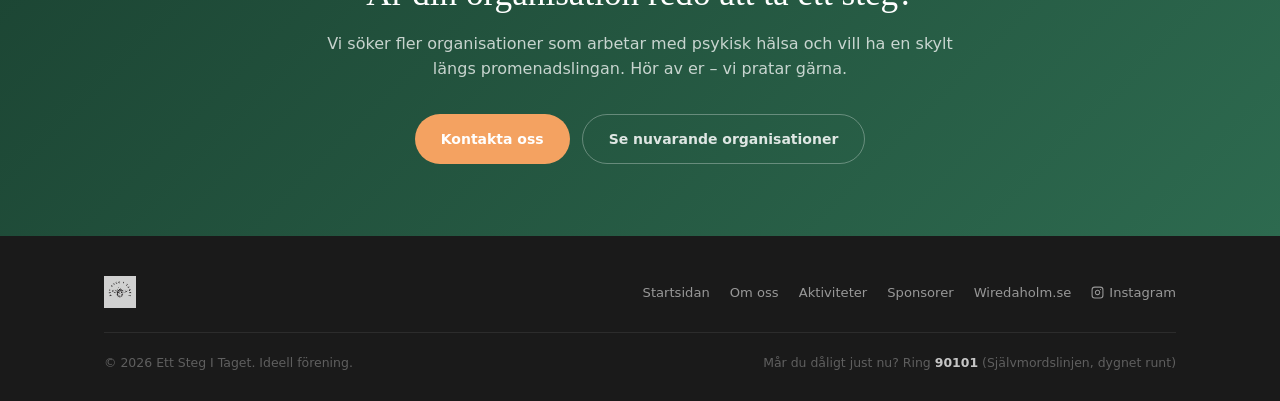
==== commit bb343104: "Lägg till klickbar adress med Google Maps-länk i Hitta hit-kortet Ersätter länken till wiredaholm.se" ====
--- a/promenad.html
+++ b/promenad.html
@@ -743,8 +743,12 @@
       <div class="info-card reveal">
         <div class="info-icon">📍</div>
         <h3>Hitta hit</h3>
-        <p>Promenadslingan utgår från Wiredaholm. Parkering finns vid gårdens entré.</p>
-        <p>Adressen hittar du på <a href="https://wiredaholm.se" target="_blank" rel="noopener" style="color:var(--green-600);font-weight:600;">wiredaholm.se</a></p>
+        <p>Promenadslingan utgår från Wiredaholm Golf & Konferens. Parkering finns vid gårdens entré.</p>
+        <a href="https://maps.google.com/?q=Viredaholm+1,+578+92+Aneby" target="_blank" rel="noopener"
+           style="display:inline-flex;align-items:center;gap:6px;margin-top:10px;font-size:.875rem;font-weight:600;color:var(--green-700);text-decoration:none;">
+          <svg width="14" height="14" viewBox="0 0 24 24" fill="none" stroke="currentColor" stroke-width="2.2" stroke-linecap="round" stroke-linejoin="round"><path d="M21 10c0 7-9 13-9 13S3 17 3 10a9 9 0 0 1 18 0z"/><circle cx="12" cy="10" r="3"/></svg>
+          Viredaholm 1, 578 92 Aneby
+        </a>
       </div>
       <div class="info-card reveal reveal-delay-1">
         <div class="info-icon">🥾</div>
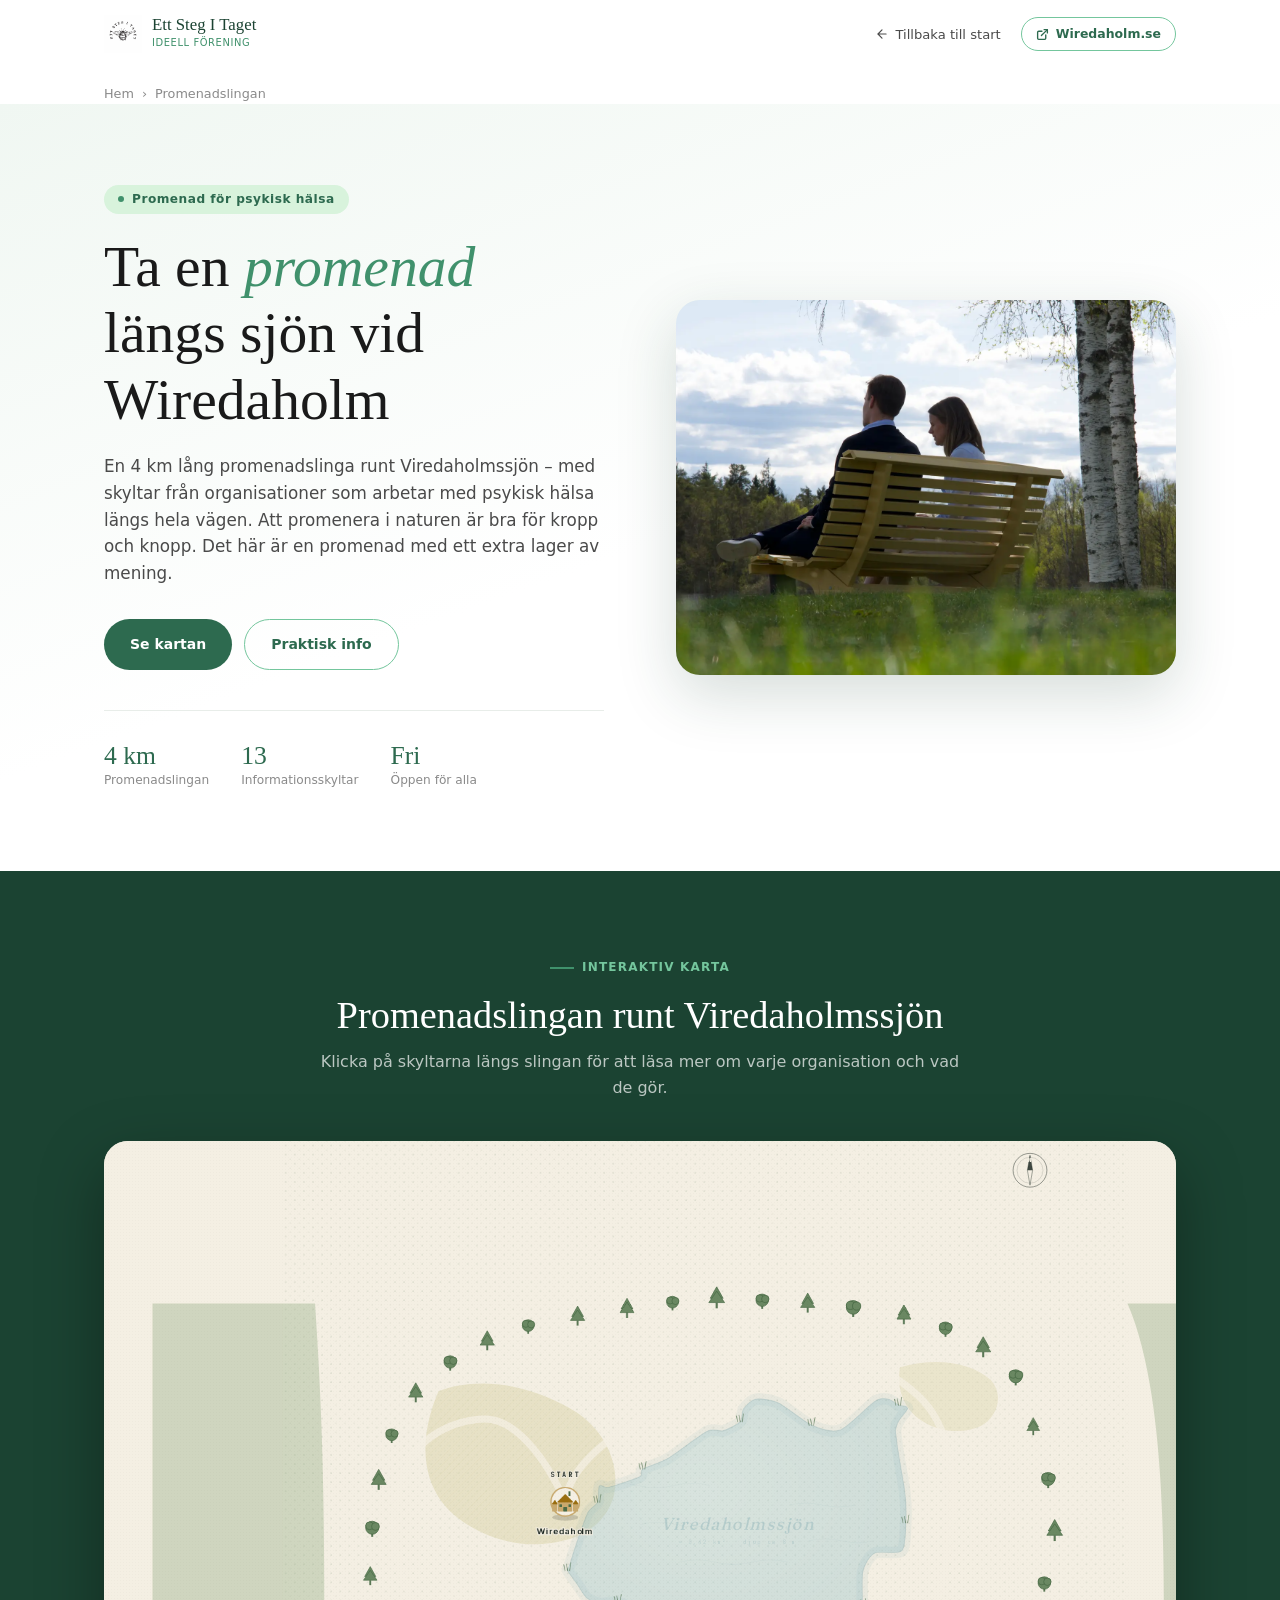
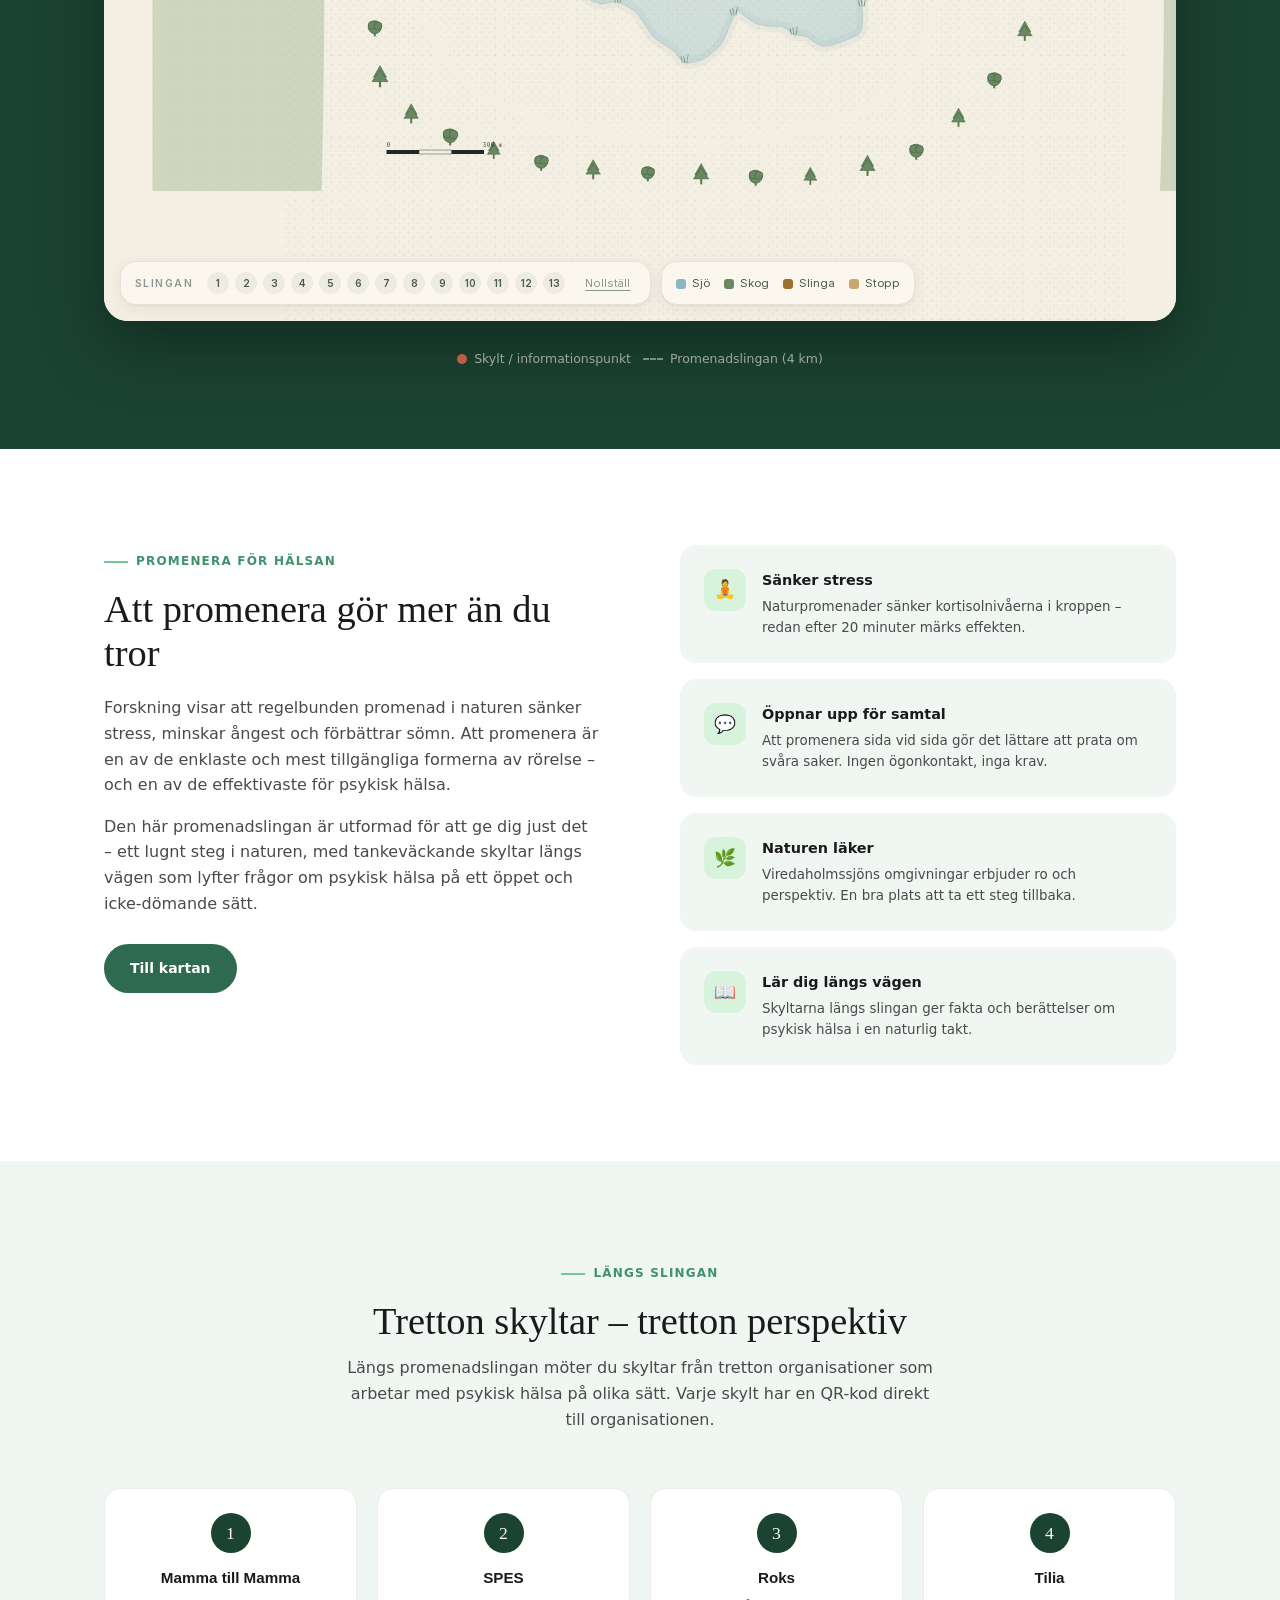
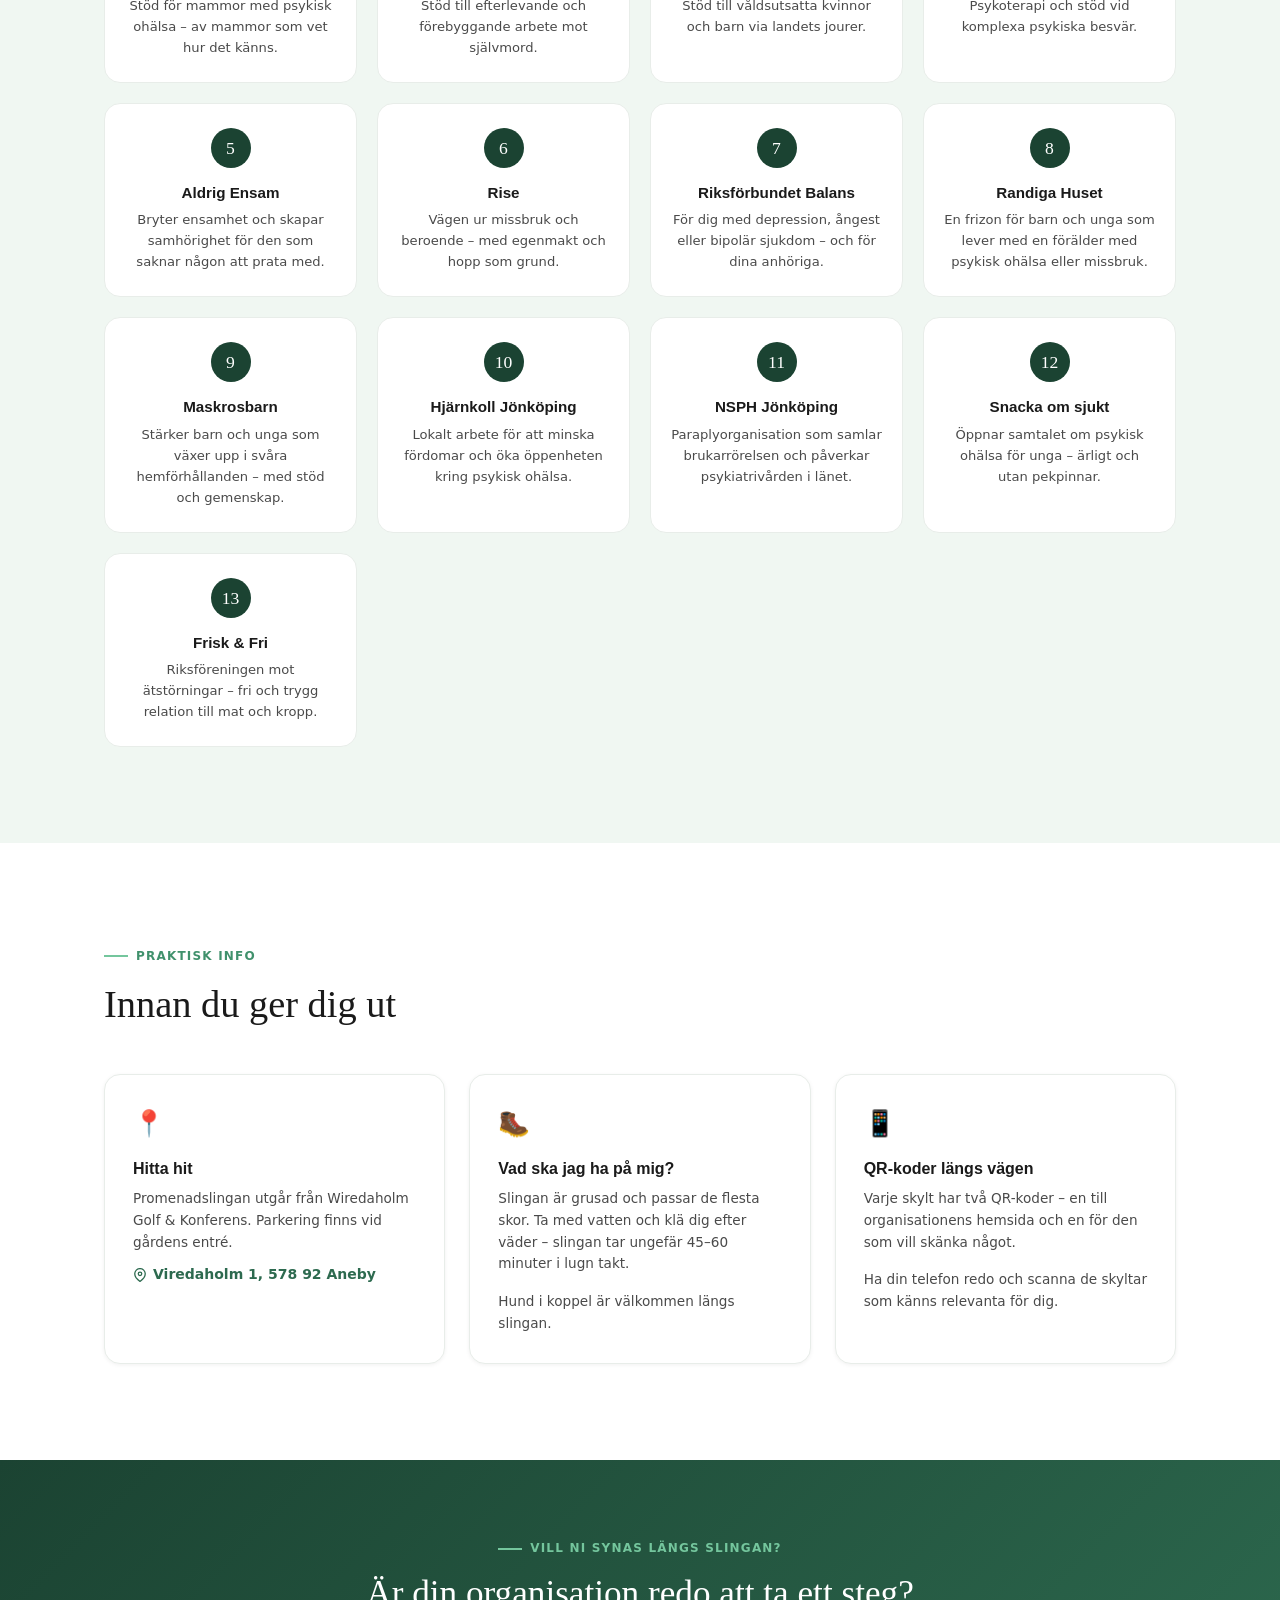
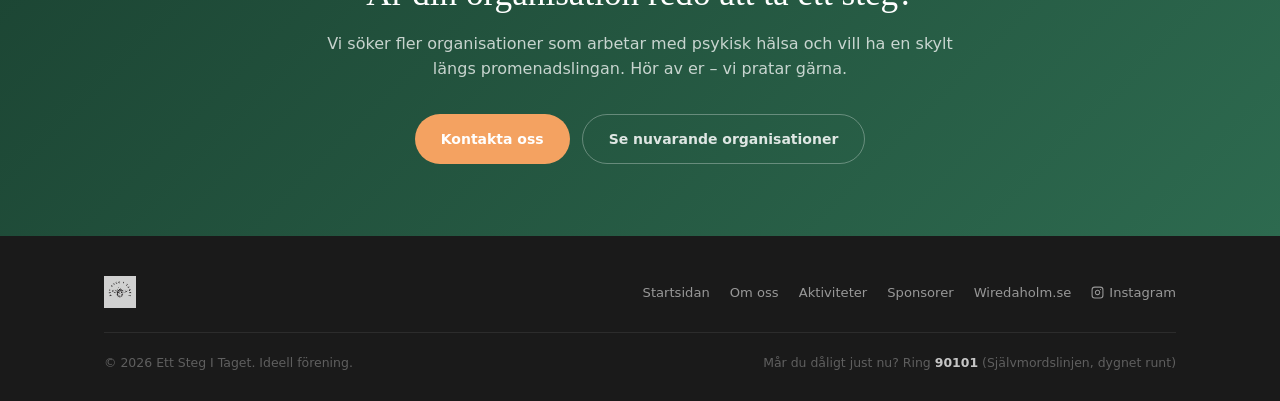
==== commit 9ece9fb4: "Lägg till Vercel Analytics på index och promenad Statisk integration via /_vercel/insights/script.js" ====
--- a/promenad.html
+++ b/promenad.html
@@ -462,6 +462,8 @@
       .hero-cta .btn { width: 100%; justify-content: center; }
     }
   </style>
+  <!-- Vercel Analytics -->
+  <script defer src="/_vercel/insights/script.js"></script>
 </head>
 <body>
 
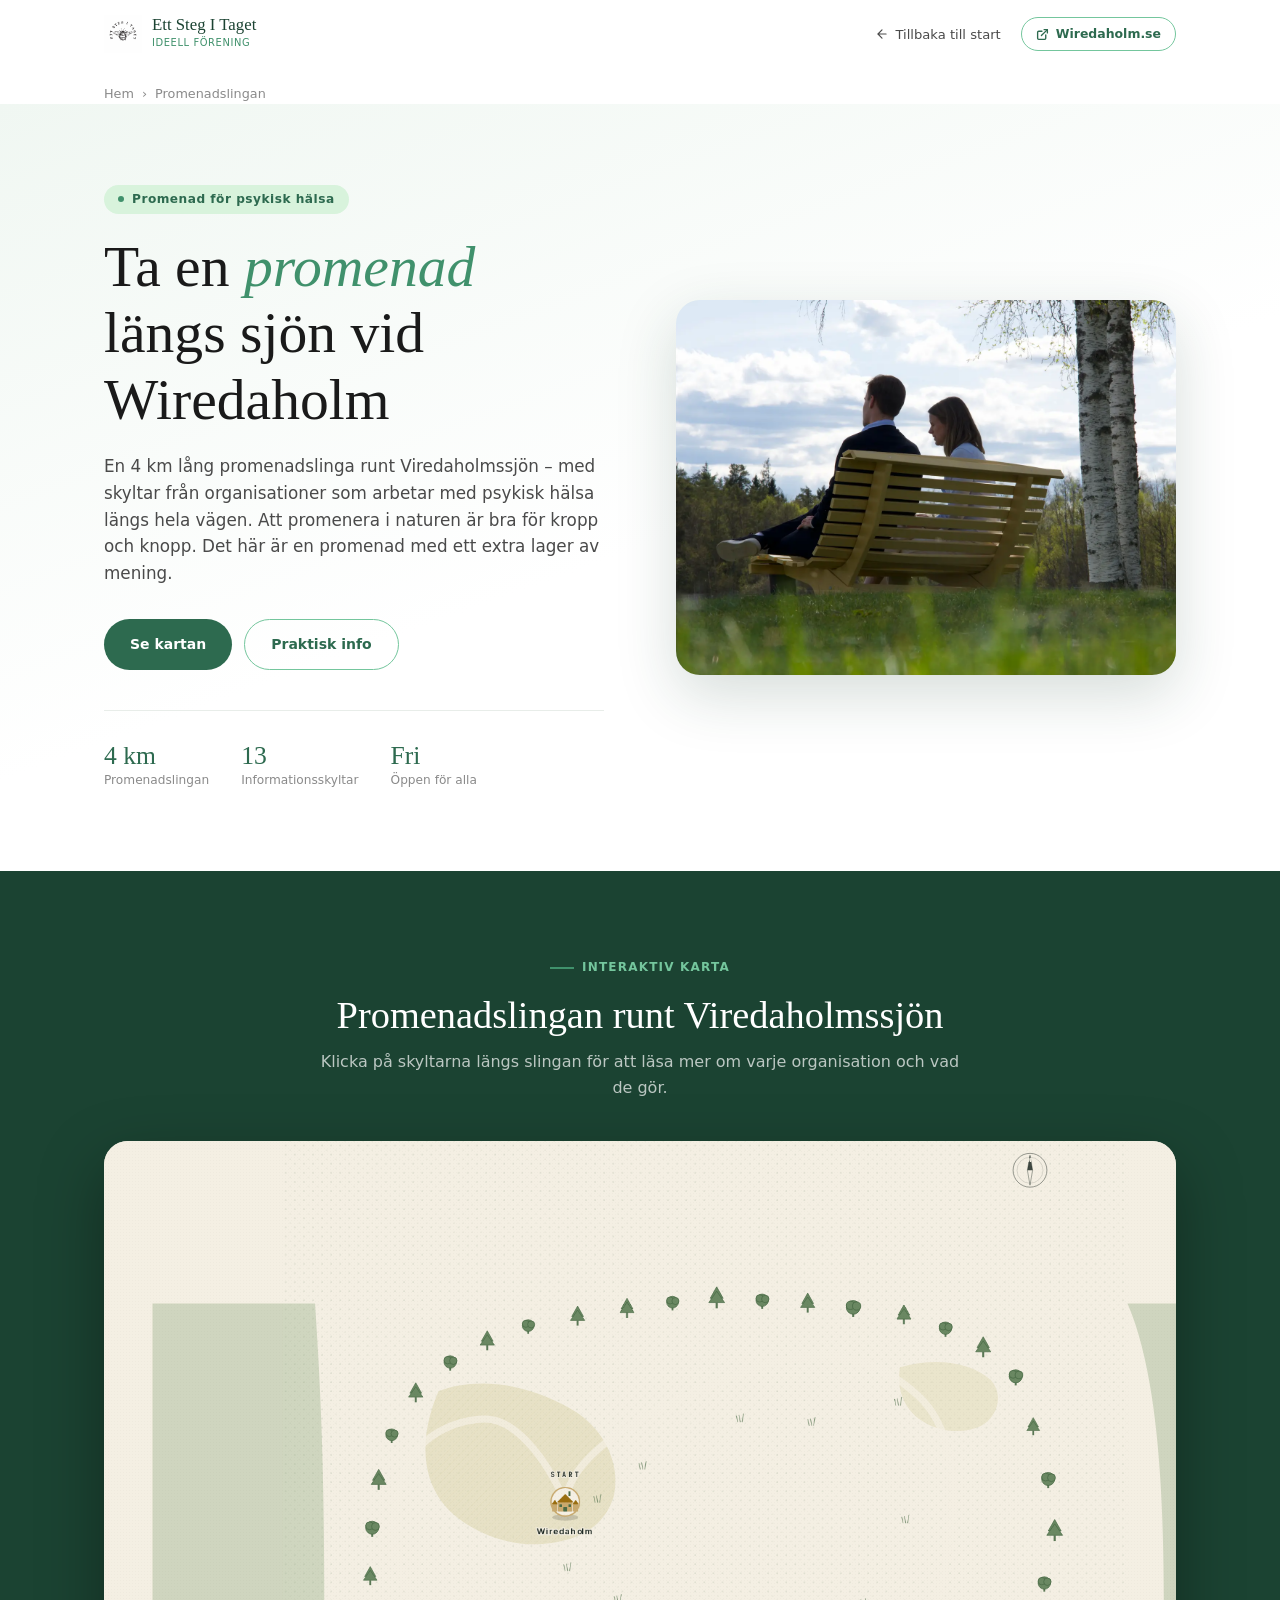
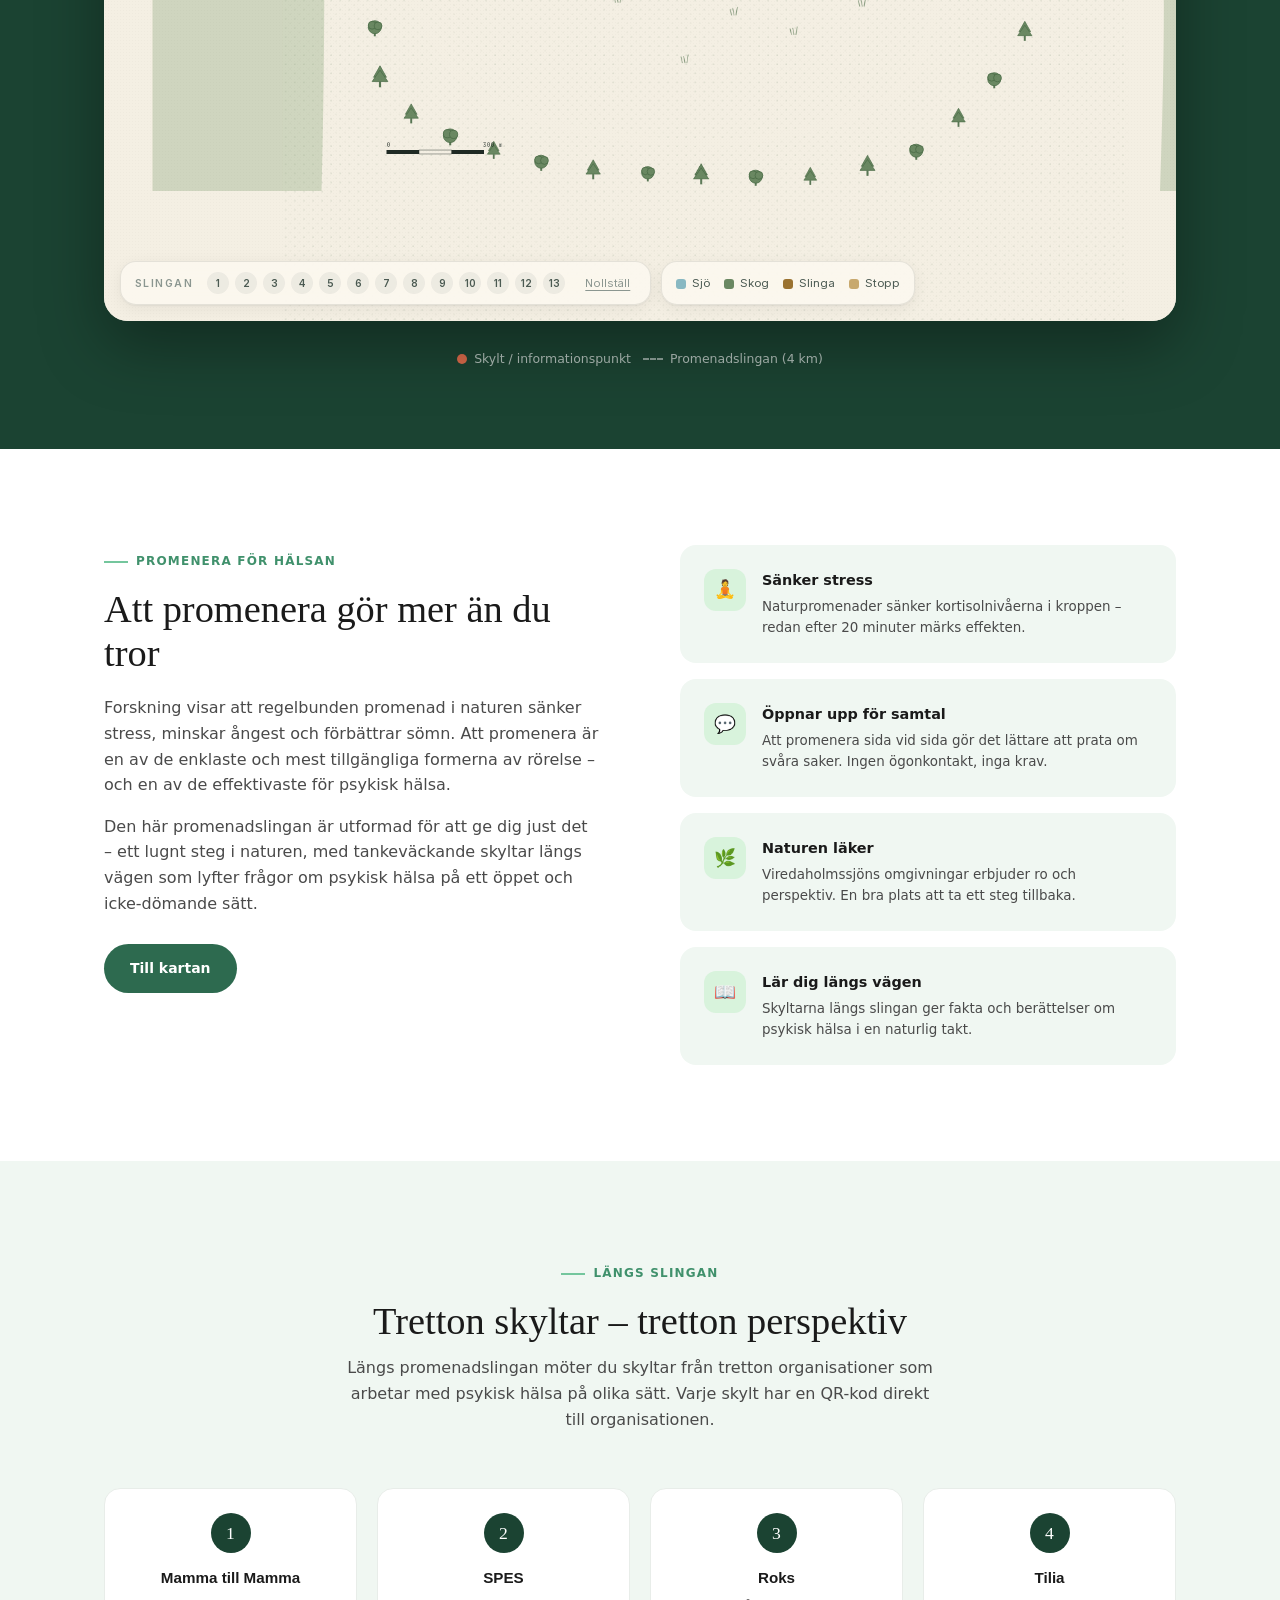
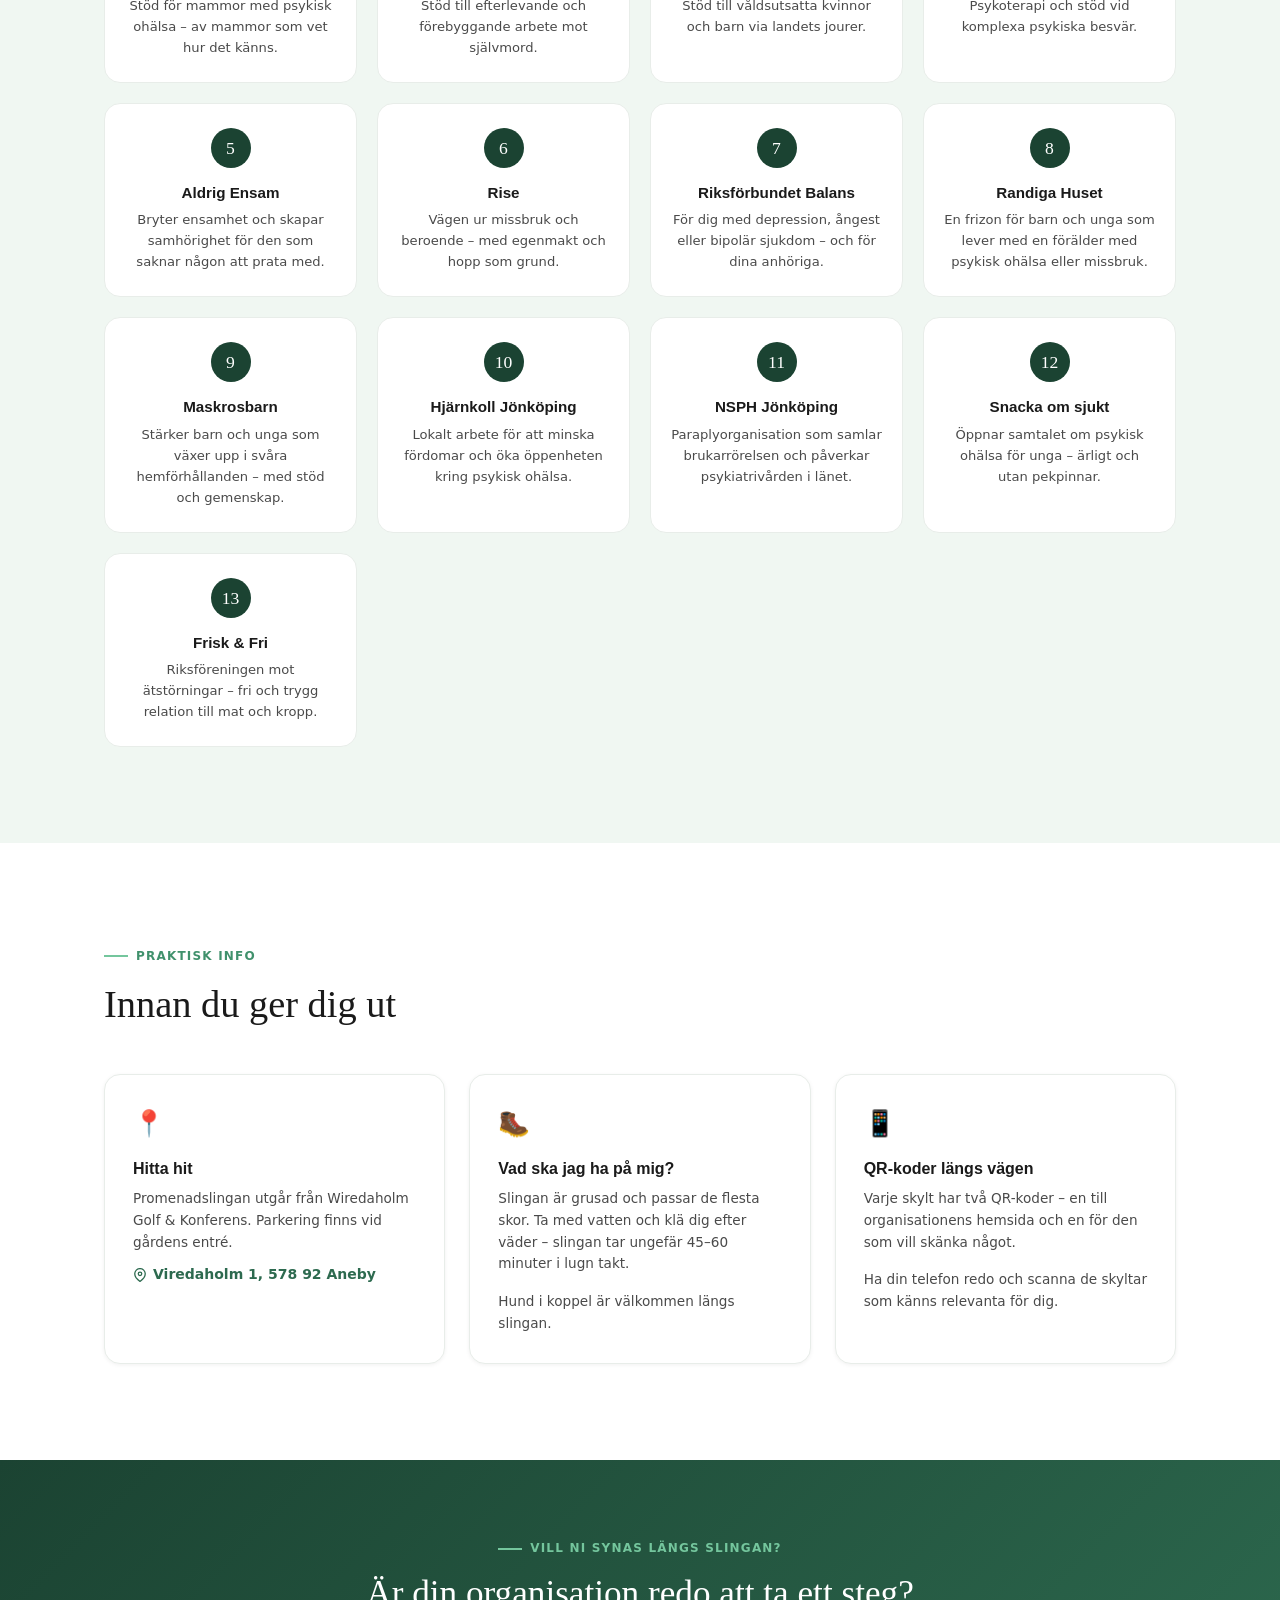
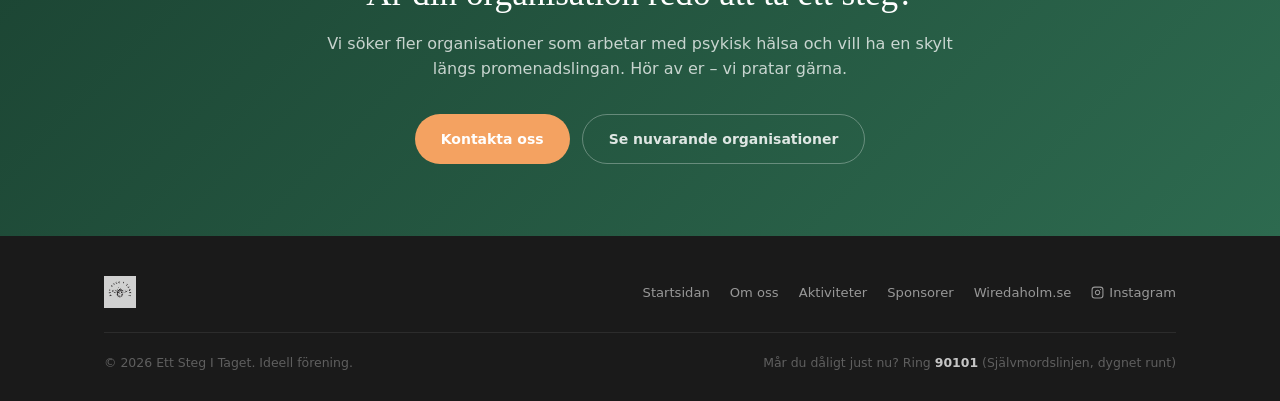
==== commit b85487fe: "Använd www.ettstegitaget.info som kanonisk URL i promenad.html" ====
--- a/promenad.html
+++ b/promenad.html
@@ -5,17 +5,17 @@
   <meta name="viewport" content="width=device-width, initial-scale=1.0" />
   <title>Promenadslingan vid Wiredaholm – Promenad för psykisk hälsa</title>
   <meta name="description" content="Ta en promenad längs vår 4 km långa slinga runt Viredaholmssjön. Längs vägen finns skyltar från organisationer för psykisk hälsa – med fakta, hopp och QR-koder till stöd." />
-  <link rel="canonical" href="https://ettstegitaget.info/promenad" />
+  <link rel="canonical" href="https://www.ettstegitaget.info/promenad" />
   <!-- Open Graph / Social sharing -->
   <meta property="og:type" content="website" />
-  <meta property="og:url" content="https://ettstegitaget.info/promenad" />
+  <meta property="og:url" content="https://www.ettstegitaget.info/promenad" />
   <meta property="og:title" content="Promenadslingan vid Wiredaholm – Promenad för psykisk hälsa" />
   <meta property="og:description" content="Ta en promenad längs vår 4 km långa slinga runt Viredaholmssjön. Längs vägen finns skyltar från organisationer för psykisk hälsa." />
-  <meta property="og:image" content="https://ettstegitaget.info/Promenadslingan-vireda.webp" />
+  <meta property="og:image" content="https://www.ettstegitaget.info/Promenadslingan-vireda.webp" />
   <meta name="twitter:card" content="summary_large_image" />
   <meta name="twitter:title" content="Promenadslingan vid Wiredaholm – Promenad för psykisk hälsa" />
   <meta name="twitter:description" content="Ta en promenad längs vår 4 km långa slinga runt Viredaholmssjön. Längs vägen finns skyltar från organisationer för psykisk hälsa." />
-  <meta name="twitter:image" content="https://ettstegitaget.info/Promenadslingan-vireda.webp" />
+  <meta name="twitter:image" content="https://www.ettstegitaget.info/Promenadslingan-vireda.webp" />
   <!-- Icons & manifest -->
   <link rel="icon" href="favicon.ico" sizes="any" />
   <link rel="icon" href="apple-touch-icon.png" type="image/png" sizes="180x180" />
@@ -30,8 +30,8 @@
     "@context": "https://schema.org",
     "@type": "BreadcrumbList",
     "itemListElement": [
-      { "@type": "ListItem", "position": 1, "name": "Hem", "item": "https://ettstegitaget.info" },
-      { "@type": "ListItem", "position": 2, "name": "Promenadslingan", "item": "https://ettstegitaget.info/promenad" }
+      { "@type": "ListItem", "position": 1, "name": "Hem", "item": "https://www.ettstegitaget.info" },
+      { "@type": "ListItem", "position": 2, "name": "Promenadslingan", "item": "https://www.ettstegitaget.info/promenad" }
     ]
   }
   </script>
